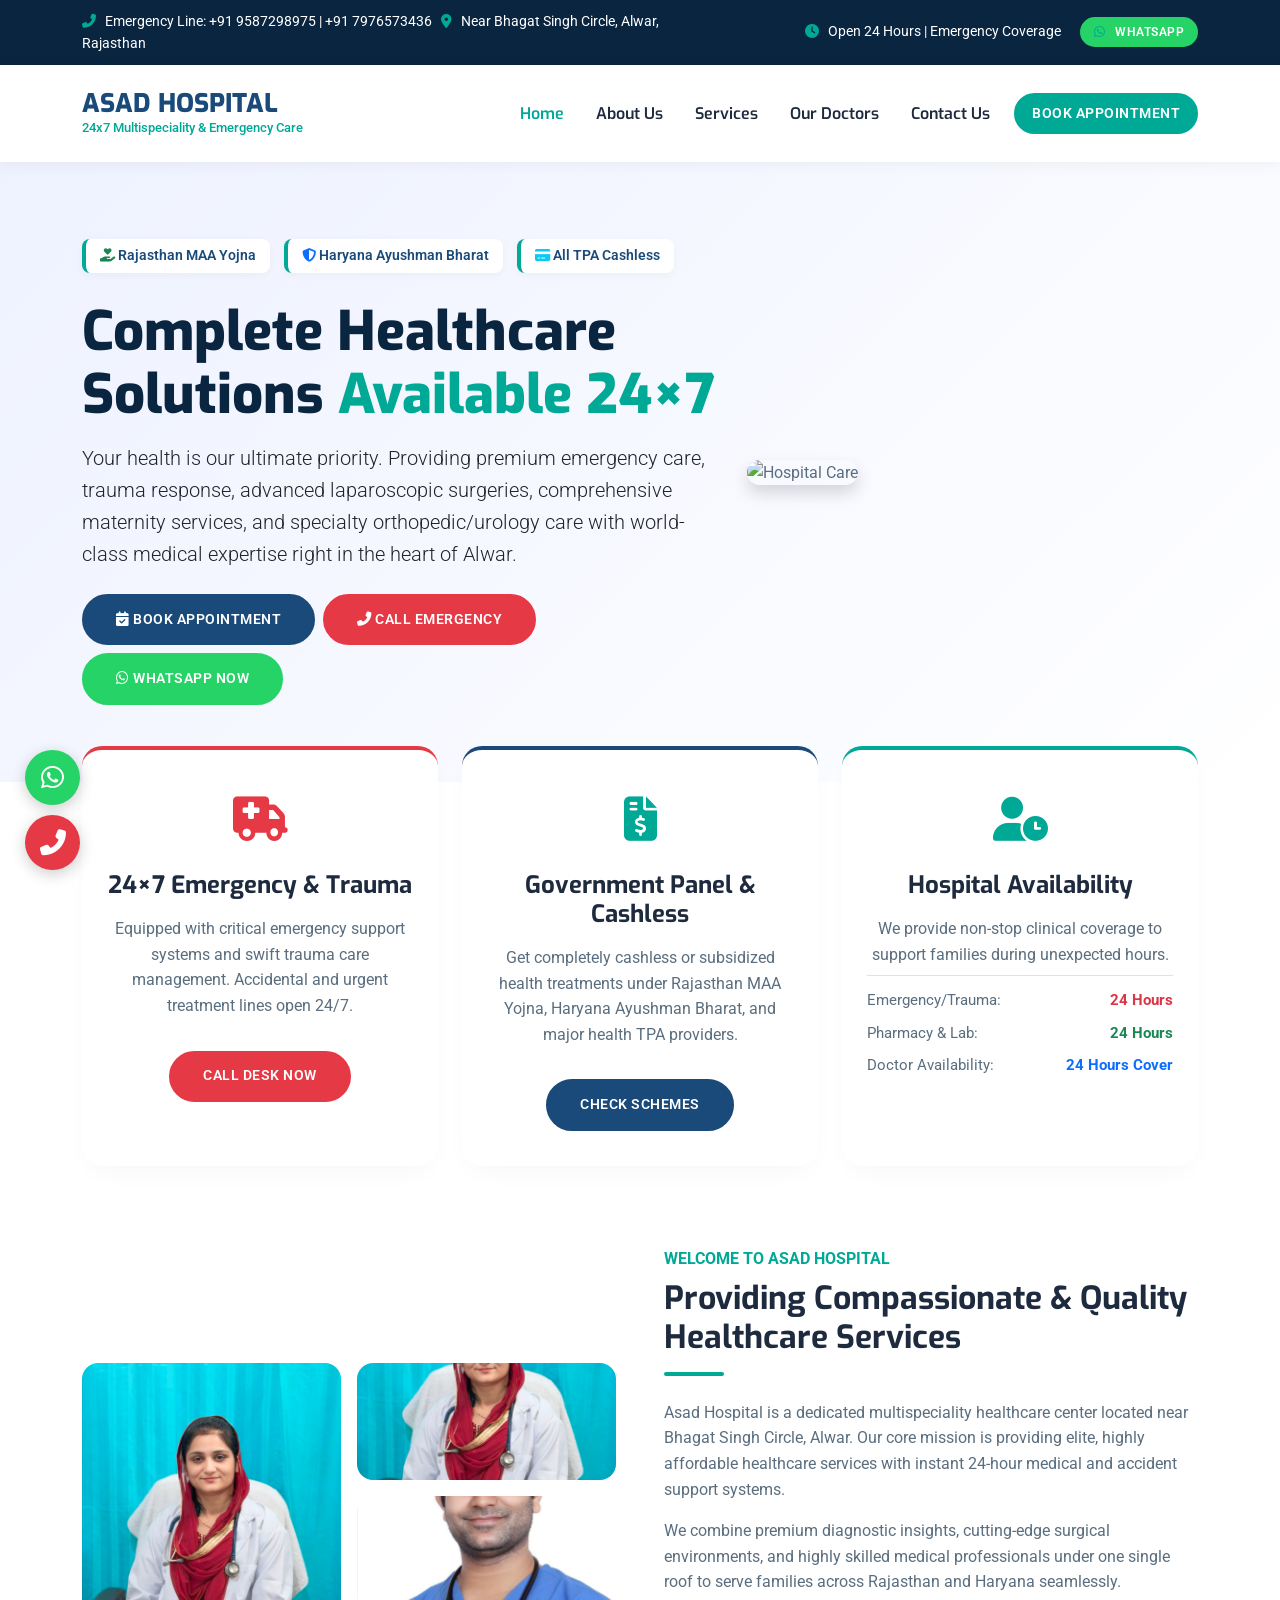
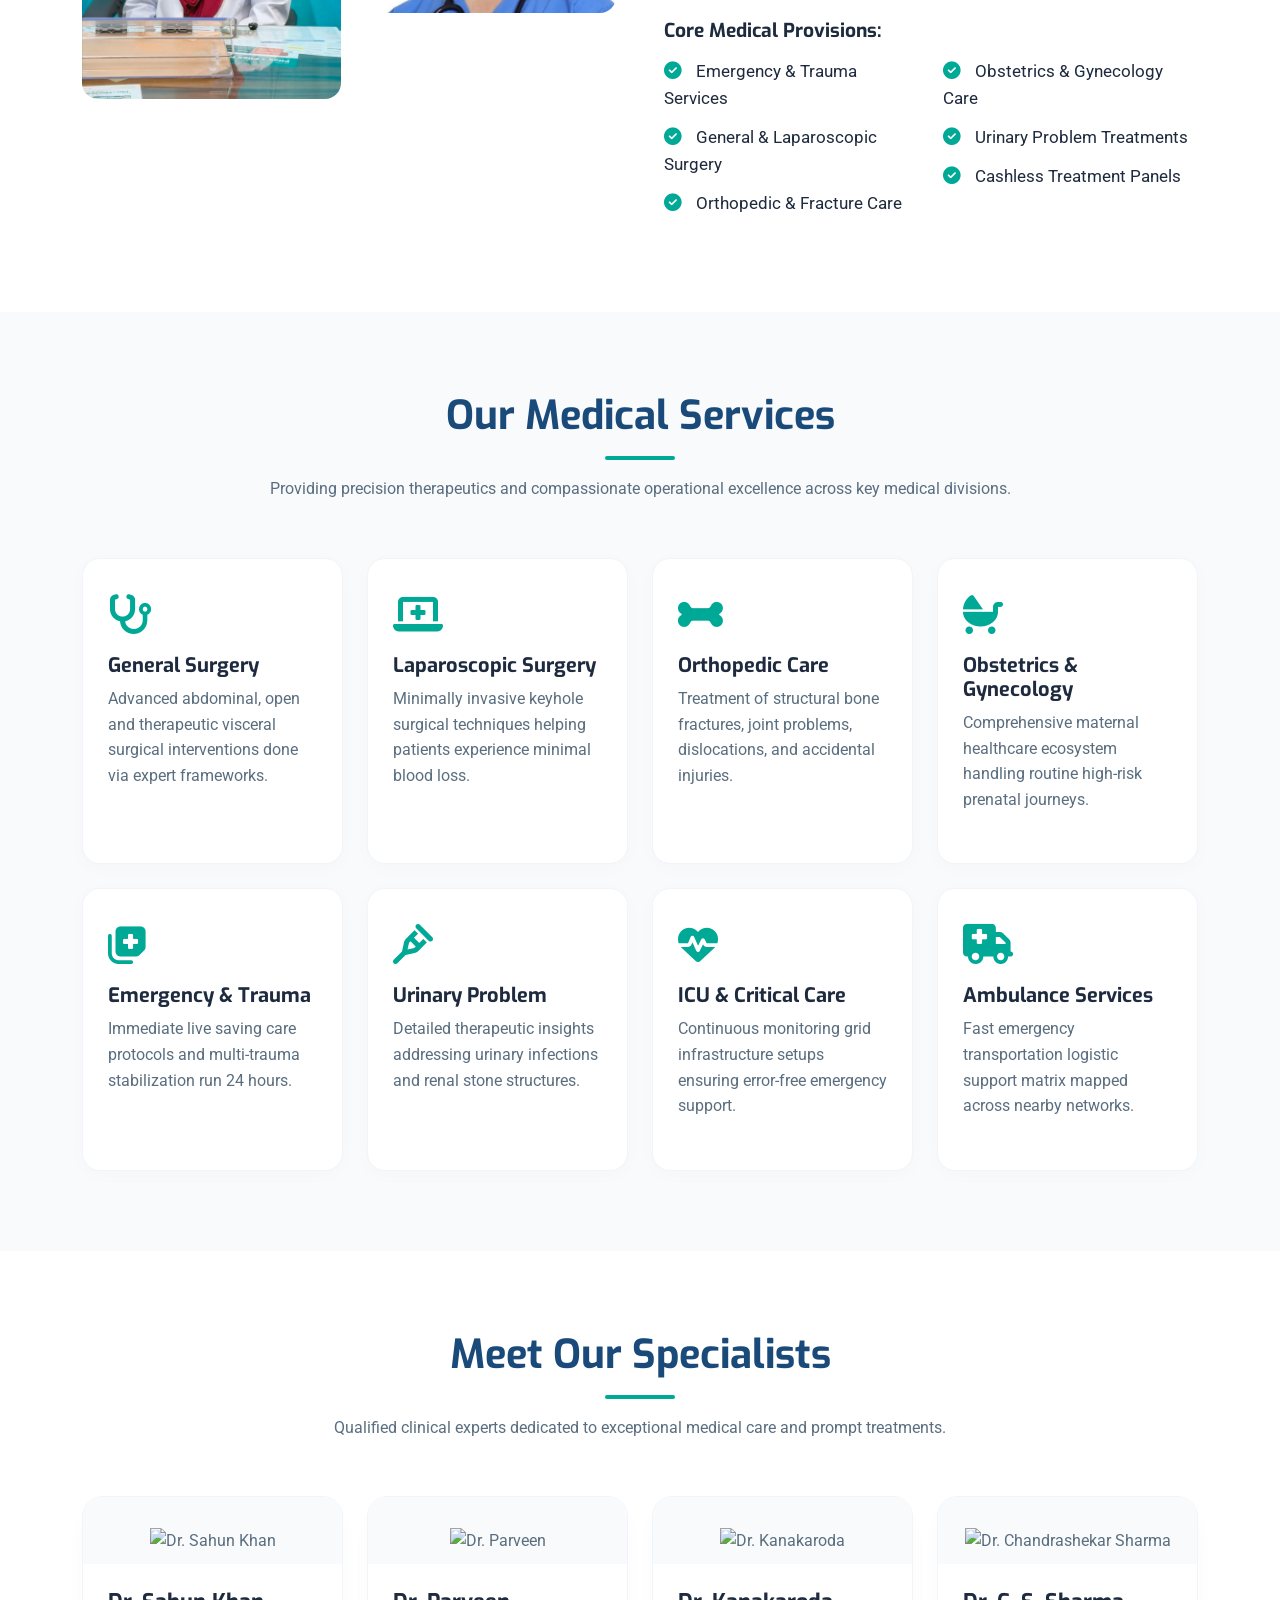
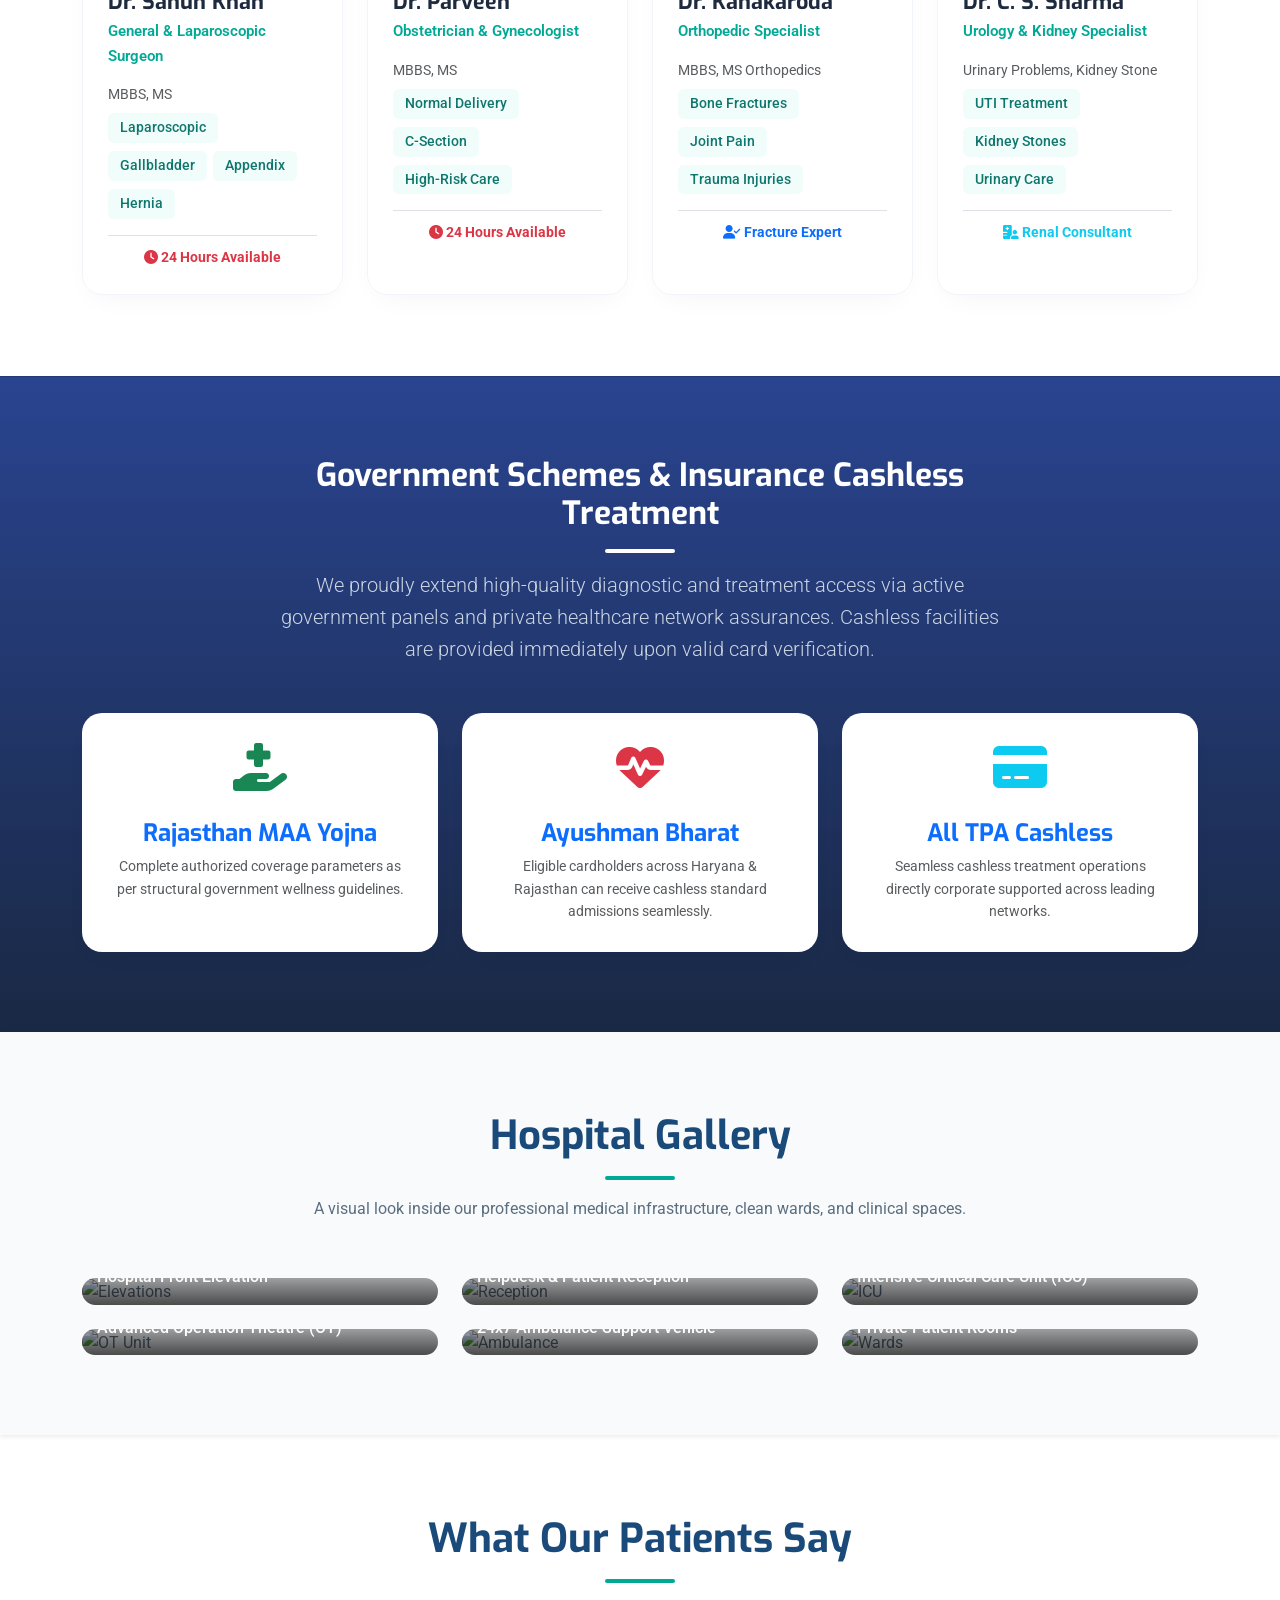
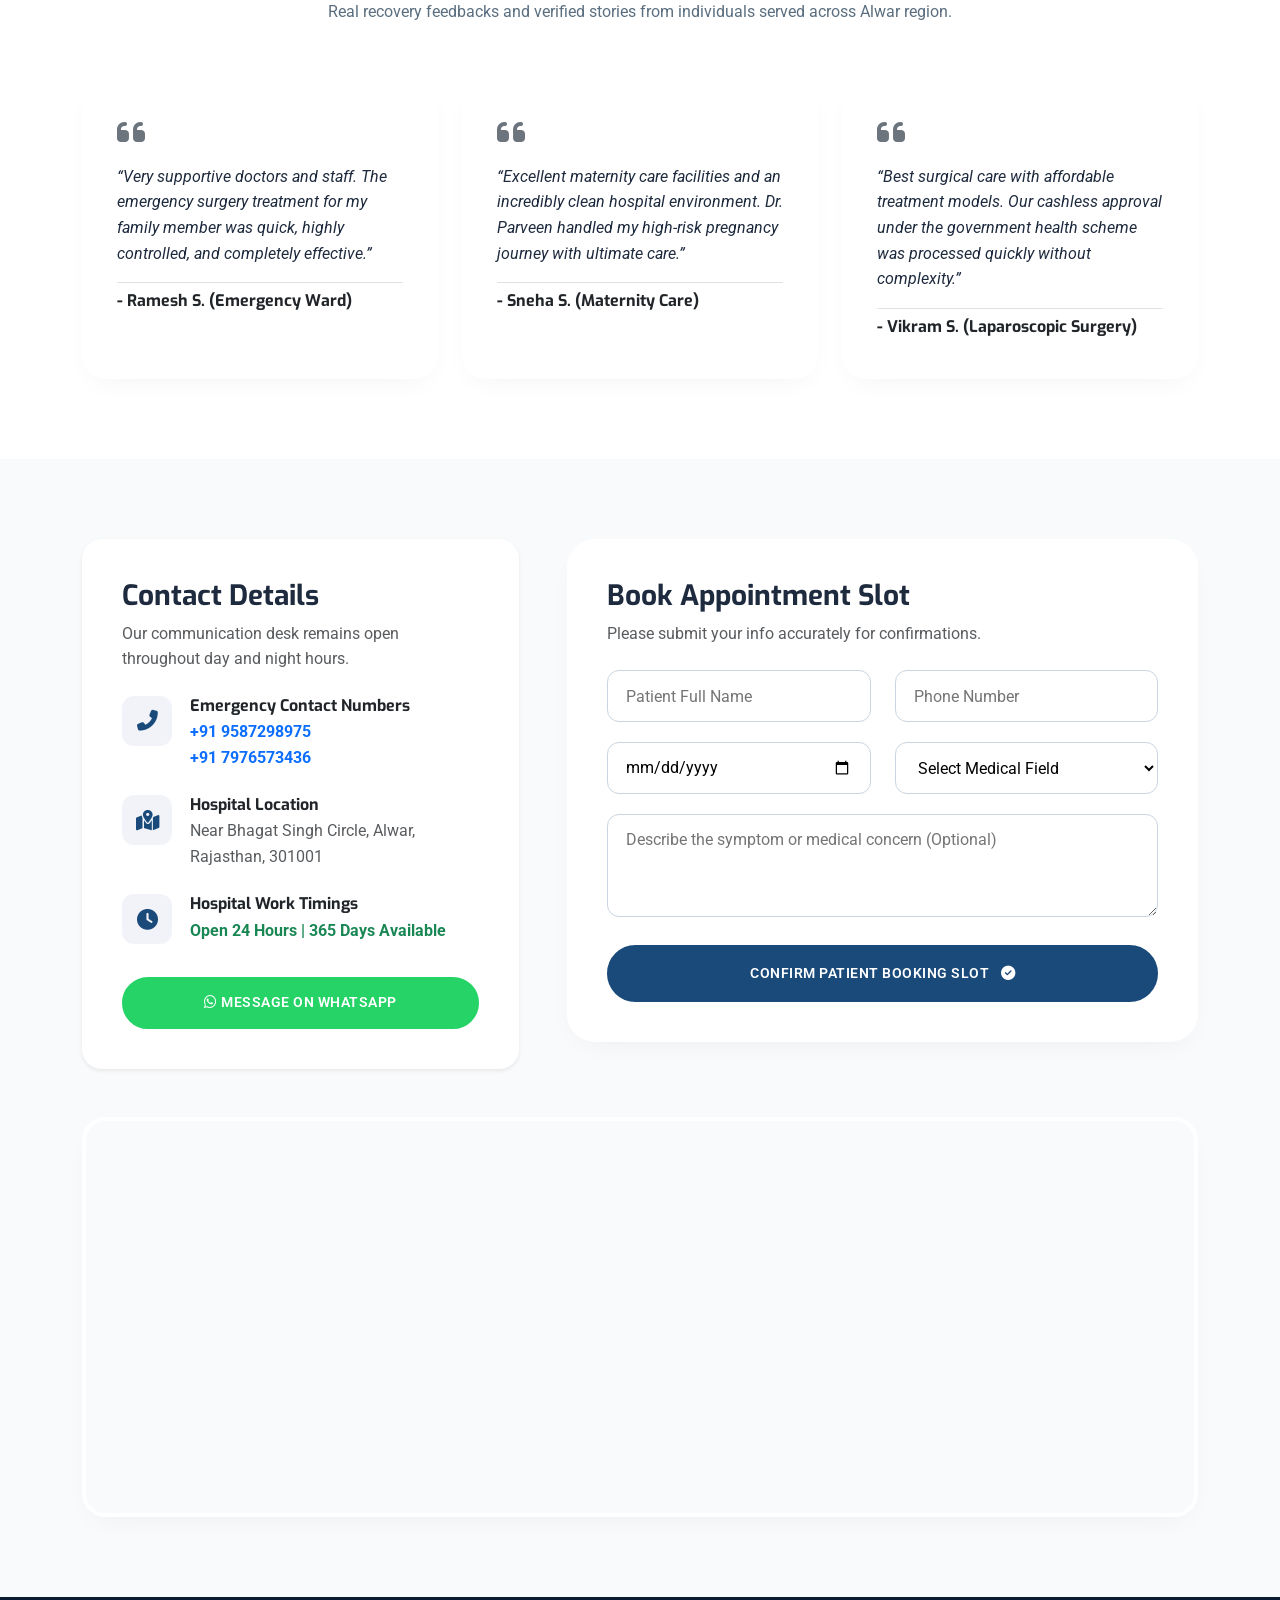
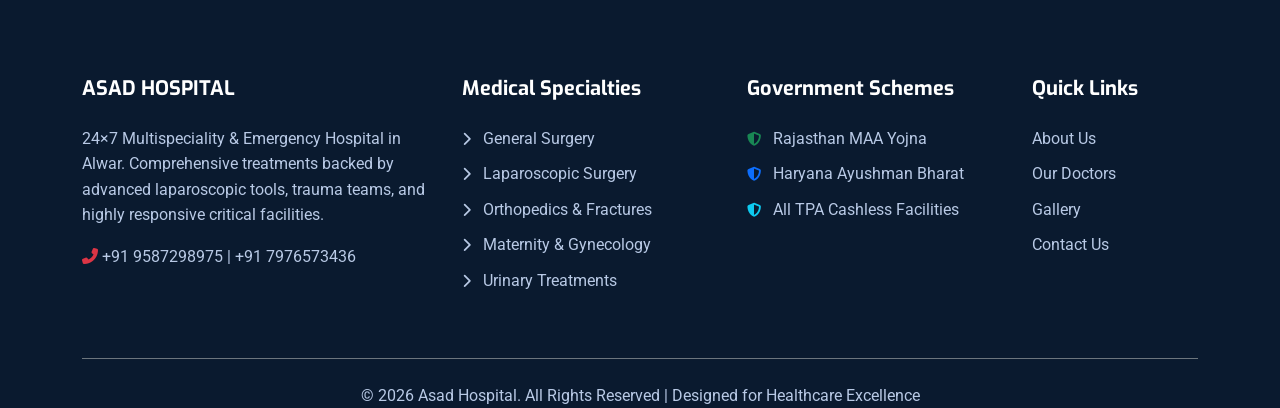
==== index.html @ 3fb2d8a1 "first commit" ====
<!DOCTYPE html>
<html lang="en">
<head>
  <meta charset="UTF-8">
  <meta name="viewport" content="width=device-width, initial-scale=1.0, user-scalable=yes">
  <meta name="description" content="Asad Hospital - 24x7 Multispeciality Hospital in Alwar, Rajasthan. Emergency, Trauma, Surgery, Maternity Care with cashless facilities and government schemes.">
  <meta name="keywords" content="Best Hospital in Alwar, Emergency Hospital in Alwar, Laparoscopic Surgeon in Alwar, Gynecologist in Alwar, Orthopedic Doctor in Alwar, 24 Hour Hospital in Alwar, Cashless Hospital in Alwar, MAA Yojna Hospital in Alwar, Ayushman Bharat Hospital in Alwar">
  <meta name="author" content="Asad Hospital">
  <title>Asad Hospital | 24x7 Multispeciality Hospital in Alwar</title>
  
  <link rel="shortcut icon" href="#" type="image/x-icon">
  
  <!-- Bootstrap 5 CSS -->
  <link href="https://cdn.jsdelivr.net/npm/bootstrap@5.3.0-alpha1/dist/css/bootstrap.min.css" rel="stylesheet">
  
  <!-- AOS Library CSS -->
  <link href="https://unpkg.com/aos@2.3.1/dist/aos.css" rel="stylesheet">
  
  <!-- Font Awesome 6 (Free Universal Kit) -->
  <link rel="stylesheet" href="https://cdnjs.cloudflare.com/ajax/libs/font-awesome/6.4.0/css/all.min.css">
  
  <!-- Google Fonts -->
  <link href="https://fonts.googleapis.com/css2?family=Exo:wght@400;500;600;700;800&family=Roboto:wght@300;400;500;700&display=swap" rel="stylesheet">
  
  <style>
    /* ========== GLOBAL VARIABLES & THEME CONFIGURATION ========== */
    :root {
      --primary-dark: #0a2540;      /* Dark Blue */
      --primary: #1a4a7a;           /* Primary Blue */
      --secondary: #00a896;         /* Teal */
      --danger: #e63946;             /* Emergency Red */
      --whatsapp: #25D366;           /* WhatsApp Green */
      --light-bg: #f8fafc;
      --text-dark: #1e2a3e;
      --text-muted: #5a6e7f;
      --white: #ffffff;
      --shadow: 0 10px 30px -12px rgba(0, 0, 0, 0.06);
      --shadow-hover: 0 20px 35px -12px rgba(0, 0, 0, 0.12);
    }
    
    * {
      margin: 0;
      padding: 0;
      box-sizing: border-box;
    }
    
    body {
      font-family: 'Roboto', sans-serif;
      color: var(--text-muted);
      line-height: 1.6;
      overflow-x: hidden;
      background-color: var(--white);
    }
    
    h1, h2, h3, h4, h5, h6 {
      font-family: 'Exo', sans-serif;
      font-weight: 700;
      color: var(--text-dark);
    }
    
    .section {
      padding: 80px 0;
    }
    
    .section-sm {
      padding: 50px 0;
    }
    
    .section-title {
      margin-bottom: 3.5rem;
      text-align: center;
    }
    
    .section-title h2 {
      color: var(--primary);
      font-size: 2.5rem;
      margin-bottom: 0.75rem;
    }
    
    .divider {
      width: 70px;
      height: 4px;
      background: var(--secondary);
      margin: 1rem auto;
      border-radius: 5px;
    }
    
    .divider-left {
      width: 60px;
      height: 4px;
      background: var(--secondary);
      margin: 1rem 0 1.5rem 0;
      border-radius: 5px;
    }
    
    /* Buttons Native Structure */
    .btn {
      padding: 0.8rem 2rem;
      font-weight: 600;
      border-radius: 50px;
      transition: all 0.3s ease;
      font-size: 0.9rem;
      letter-spacing: 0.5px;
      text-transform: uppercase;
    }
    
    .btn-primary-custom {
      background: var(--primary);
      color: var(--white);
      border: 2px solid var(--primary);
    }
    
    .btn-primary-custom:hover {
      background: var(--primary-dark);
      border-color: var(--primary-dark);
      transform: translateY(-3px);
      color: white;
    }
    
    .btn-emergency {
      background: var(--danger);
      color: white;
      border: 2px solid var(--danger);
    }
    
    .btn-emergency:hover {
      background: #c1121f;
      transform: translateY(-3px);
      color: white;
    }
    
    .btn-whatsapp {
      background: var(--whatsapp);
      color: white;
      border: 2px solid var(--whatsapp);
    }
    
    .btn-whatsapp:hover {
      background: #128C7E;
      transform: translateY(-3px);
      color: white;
    }

    .btn-secondary-custom {
      background: var(--secondary);
      color: var(--white);
      border: 2px solid var(--secondary);
    }
    
    .btn-secondary-custom:hover {
      background: var(--primary);
      border-color: var(--primary);
      color: var(--white);
      transform: translateY(-3px);
    }
    
    /* Top Header Bar */
    .top-header {
      background: var(--primary-dark);
      padding: 10px 0;
      color: white;
      font-size: 14px;
    }
    
    .top-header a {
      color: white;
      text-decoration: none;
      transition: 0.2s;
    }
    
    .top-header a:hover {
      color: var(--secondary);
    }
    
    .top-header i {
      margin-right: 6px;
      color: var(--secondary);
    }
    
    /* Navbar styling */
    .navbar {
      padding: 18px 0;
      background: var(--white);
      box-shadow: 0 2px 15px rgba(0,0,0,0.05);
    }
    
    .navbar-brand h3 {
      margin-bottom: 0;
      font-weight: 800;
      font-size: 1.6rem;
      color: var(--primary);
      font-family: 'Exo', sans-serif;
    }
    
    .navbar-brand span {
      font-size: 0.8rem;
      display: block;
      color: var(--secondary);
      font-weight: 500;
    }
    
    .navbar-nav .nav-link {
      font-weight: 600;
      color: var(--text-dark);
      margin: 0 8px;
      font-family: 'Exo', sans-serif;
      transition: 0.2s;
    }
    
    .navbar-nav .nav-link:hover, .navbar-nav .nav-link.active {
      color: var(--secondary);
    }
    
    /* Hero/Banner Frame */
    .hero {
      background: linear-gradient(135deg, #eef2ff 0%, #ffffff 100%);
      min-height: 620px;
      display: flex;
      align-items: center;
      position: relative;
      padding: 60px 0;
    }
    
    .hero h1 {
      font-size: 3.4rem;
      font-weight: 800;
      color: var(--primary-dark);
      line-height: 1.15;
    }

    .hero h1 span {
      color: var(--secondary);
    }
    
    .hero .badge-scheme {
      background: var(--white);
      color: var(--primary);
      padding: 6px 14px;
      border-radius: 8px;
      font-size: 0.85rem;
      display: inline-block;
      margin-right: 10px;
      margin-bottom: 12px;
      font-weight: 600;
      box-shadow: 0 2px 8px rgba(0,0,0,0.04);
      border-left: 4px solid var(--secondary);
    }
    
    /* Floating Features Segment */
    .features {
      margin-top: -60px;
      position: relative;
      z-index: 10;
    }

    .feature-card {
      background: var(--white);
      padding: 35px 25px;
      border-radius: 20px;
      box-shadow: var(--shadow);
      text-align: center;
      transition: 0.3s;
      height: 100%;
      border-top: 4px solid transparent;
    }
    
    .feature-card:hover {
      transform: translateY(-8px);
      box-shadow: var(--shadow-hover);
    }

    .feature-card.emergency-card { border-top-color: var(--danger); }
    .feature-card.scheme-card { border-top-color: var(--primary); }
    .feature-card.timing-card { border-top-color: var(--secondary); }
    
    .feature-icon {
      font-size: 44px;
      color: var(--secondary);
      margin-bottom: 15px;
    }

    .feature-card.emergency-card .feature-icon { color: var(--danger); }
    
    /* About Elements */
    .about-img img {
      border-radius: 24px;
      box-shadow: var(--shadow);
      width: 100%;
    }

    .why-choose-list li {
      margin-bottom: 12px;
      font-size: 1.05rem;
      color: var(--text-dark);
      list-style: none;
    }

    .why-choose-list i {
      color: var(--secondary);
      margin-right: 10px;
      font-size: 1.1rem;
    }
    
    /* Doctor Cards mapping */
    .doctor-card {
      background: var(--white);
      border-radius: 20px;
      overflow: hidden;
      box-shadow: var(--shadow);
      transition: 0.3s;
      height: 100%;
      border: 1px solid #f1f5f9;
    }
    
    .doctor-card:hover {
      transform: translateY(-8px);
      box-shadow: var(--shadow-hover);
    }
    
    .doctor-img {
      background: var(--light-bg);
      text-align: center;
      padding: 30px 0 10px 0;
    }

    .doctor-img img {
      max-height: 260px;
      object-fit: cover;
    }
    
    .doctor-info {
      padding: 25px;
    }
    
    .doctor-info h4 {
      margin-bottom: 5px;
      font-size: 1.35rem;
    }
    
    .doctor-info .specialty {
      color: var(--secondary);
      font-weight: 600;
      margin-bottom: 15px;
      font-size: 0.95rem;
      display: block;
    }

    .expert-badges span {
      display: inline-block;
      background: #f0fdfa;
      color: #0f766e;
      padding: 4px 12px;
      border-radius: 6px;
      font-size: 0.85rem;
      margin-right: 6px;
      margin-bottom: 8px;
      font-weight: 500;
    }
    
    /* Service Section Layout */
    .service-card {
      background: var(--white);
      padding: 35px 25px;
      border-radius: 18px;
      box-shadow: 0 4px 20px rgba(0, 0, 0, 0.02);
      transition: 0.3s;
      height: 100%;
      border: 1px solid #f1f5f9;
    }
    
    .service-card:hover {
      box-shadow: 0 15px 30px rgba(30, 58, 138, 0.1);
      transform: translateY(-5px);
      border-color: rgba(13, 148, 136, 0.2);
    }
    
    .service-card i {
      font-size: 40px;
      color: var(--secondary);
      margin-bottom: 20px;
      display: inline-block;
    }
    
    /* Banner Scheme Base Wrapper */
    .scheme-section {
      background: linear-gradient(rgba(30, 58, 138, 0.95), rgba(21, 36, 64, 0.98)), url('https://placehold.co/1920xl600/1e3a8a/white?text=Cashless+Panels');
      background-size: cover;
      background-position: center;
      color: white;
    }

    .scheme-box {
      background: var(--white);
      color: var(--text-dark);
      padding: 30px;
      border-radius: 20px;
      text-align: center;
      height: 100%;
      box-shadow: var(--shadow);
    }
    
    .scheme-box i {
      font-size: 48px;
      margin-bottom: 20px;
    }
    
    /* Testimonials Elements */
    .testimonial-card {
      background: var(--white);
      border-radius: 24px;
      padding: 35px;
      box-shadow: var(--shadow);
      position: relative;
    }

    .testimonial-card p {
      font-style: italic;
      color: var(--text-dark);
    }
    
    /* Gallery Frame */
    .gallery-item {
      overflow: hidden;
      border-radius: 15px;
      box-shadow: var(--shadow);
      position: relative;
    }

    .gallery-item img {
      width: 100%;
      height: 240px;
      object-fit: cover;
      transition: 0.4s;
    }

    .gallery-item:hover img {
      transform: scale(1.08);
    }

    .gallery-caption {
      position: absolute;
      bottom: 0;
      left: 0;
      right: 0;
      background: linear-gradient(transparent, rgba(0,0,0,0.7));
      padding: 15px;
      color: white;
      font-weight: 500;
    }

    /* Contact Details Architecture */
    .contact-info-block {
      background: #f8fafc;
      padding: 40px;
      border-radius: 20px;
      height: 100%;
    }

    .contact-info-item {
      display: flex;
      margin-bottom: 25px;
    }

    .contact-info-item .icon-box {
      width: 50px;
      height: 50px;
      background: rgba(30, 58, 138, 0.06);
      border-radius: 12px;
      display: flex;
      align-items: center;
      justify-content: center;
      color: var(--primary);
      font-size: 1.3rem;
      margin-right: 18px;
      flex-shrink: 0;
    }

    .map-container {
      border-radius: 24px;
      overflow: hidden;
      box-shadow: var(--shadow);
      border: 4px solid var(--white);
    }

    /* Appointment Wrapper Custom Styles */
    .appoinment-wrap {
      background: var(--white);
      padding: 40px;
      border-radius: 28px;
      box-shadow: var(--shadow);
    }

    .form-control-custom {
      height: 52px;
      border: 1px solid #cbd5e1;
      background: var(--white);
      border-radius: 12px;
      padding: 0 18px;
      width: 100%;
      margin-bottom: 20px;
      transition: 0.2s;
    }

    .form-control-custom:focus {
      outline: none;
      border-color: var(--secondary);
      box-shadow: 0 0 0 3px rgba(0, 168, 150, 0.1);
    }
    
    textarea.form-control-custom {
      padding: 12px 18px;
      height: auto;
    }

    /* Native Fixed Floating Actions */
    .floating-buttons {
      position: fixed;
      bottom: 30px;
      left: 25px;
      z-index: 999;
    }

    .floating-btn {
      width: 55px;
      height: 55px;
      border-radius: 50%;
      display: flex;
      align-items: center;
      justify-content: center;
      color: white;
      font-size: 26px;
      box-shadow: 0 4px 15px rgba(0,0,0,0.2);
      text-decoration: none;
      transition: 0.3s;
      margin-top: 10px;
    }

    .floating-btn:hover {
      transform: scale(1.1);
      color: white;
    }

    .floating-whatsapp { background-color: var(--whatsapp); }
    .floating-call { background-color: var(--danger); }
    
    .backtop {
      position: fixed;
      bottom: 30px;
      right: 25px;
      width: 50px;
      height: 50px;
      background: var(--primary);
      border-radius: 50%;
      display: flex;
      align-items: center;
      justify-content: center;
      color: white;
      font-size: 20px;
      z-index: 99;
      opacity: 0;
      visibility: hidden;
      transition: 0.3s;
      text-decoration: none;
      box-shadow: 0 4px 12px rgba(0,0,0,0.15);
    }
    
    .backtop.reveal {
      opacity: 1;
      visibility: visible;
    }
    
    /* Footer Area Configuration */
    .footer {
      background: #0a1a2f;
      color: #b8c9e5;
      padding-top: 80px;
    }
    
    .footer h5, .footer h4 {
      color: var(--white);
      margin-bottom: 25px;
    }
    
    .footer a {
      color: #b8c9e5;
      text-decoration: none;
      transition: 0.2s;
    }
    
    .footer a:hover {
      color: var(--secondary);
    }

    .footer-links li {
      margin-bottom: 10px;
      list-style: none;
    }
    
    @media (max-width: 991px) {
      .hero h1 { font-size: 2.8rem; }
    }

    @media (max-width: 768px) {
      .hero h1 { font-size: 2.2rem; }
      .section { padding: 60px 0; }
      .features { margin-top: -30px; }
      .top-header .text-md-end { text-align: left !important; margin-top: 8px; }
      .floating-buttons { bottom: 20px; left: 15px; }
      .backtop { bottom: 20px; right: 15px; }
    }
  </style>
</head>
<body>

<!-- TOP ACTIONS NAVIGATION BAR -->
<div class="top-header">
  <div class="container">
    <div class="row align-items-center">
      <div class="col-lg-7 col-md-12">
        <i class="fas fa-phone-alt"></i> Emergency Line: 
        <a href="tel:+919587298975">+91 9587298975</a> | <a href="tel:+917976573436">+91 7976573436</a>
        &nbsp;&nbsp;<i class="fas fa-map-marker-alt"></i> Near Bhagat Singh Circle, Alwar, Rajasthan
      </div>
      <div class="col-lg-5 col-md-12 text-md-end">
        <i class="fas fa-clock"></i> Open 24 Hours | Emergency Coverage
        <a href="https://wa.me/919587298975?text=Hello%20Asad%20Hospital%2C%20I%20need%20assistance" target="_blank" class="btn btn-sm btn-whatsapp ms-3" style="padding: 4px 12px; font-size:12px;"><i class="fab fa-whatsapp"></i> WhatsApp</a>
      </div>
    </div>
  </div>
</div>

<!-- STICKY TOP MAIN NAVBAR -->
<nav class="navbar navbar-expand-lg sticky-top">
  <div class="container">
    <a class="navbar-brand" href="#">
      <h3>ASAD HOSPITAL</h3>
      <span>24x7 Multispeciality & Emergency Care</span>
    </a>
    <button class="navbar-toggler" type="button" data-bs-toggle="collapse" data-bs-target="#mainNav">
      <span class="navbar-toggler-icon"></span>
    </button>
    <div class="collapse navbar-collapse" id="mainNav">
      <ul class="navbar-nav ms-auto align-items-lg-center">
        <li class="nav-item"><a class="nav-link active" href="#">Home</a></li>
        <li class="nav-item"><a class="nav-link" href="#about">About Us</a></li>
        <li class="nav-item"><a class="nav-link" href="#services">Services</a></li>
        <li class="nav-item"><a class="nav-link" href="#doctors">Our Doctors</a></li>
        <li class="nav-item"><a class="nav-link" href="#contact">Contact Us</a></li>
        <li class="nav-item ms-lg-2 mt-2 mt-lg-0"><a href="#appointment" class="btn btn-secondary-custom btn-sm py-2 px-3 text-white">Book Appointment</a></li>
      </ul>
    </div>
  </div>
</nav>

<!-- HERO/BANNER CONTAINER -->
<section class="hero" id="home">
  <div class="container">
    <div class="row align-items-center g-4">
      <div class="col-lg-7" data-aos="fade-right">
        <div>
          <div class="scheme-badges mb-2">
            <span class="badge-scheme"><i class="fas fa-hand-holding-heart text-success"></i> Rajasthan MAA Yojna</span>
            <span class="badge-scheme"><i class="fas fa-shield-halved text-primary"></i> Haryana Ayushman Bharat</span>
            <span class="badge-scheme"><i class="fas fa-credit-card text-info"></i> All TPA Cashless</span>
          </div>
          <h1 class="mt-3">Complete Healthcare Solutions <span>Available 24×7</span></h1>
          <p class="lead text-dark mt-3">Your health is our ultimate priority. Providing premium emergency care, trauma response, advanced laparoscopic surgeries, comprehensive maternity services, and specialty orthopedic/urology care with world-class medical expertise right in the heart of Alwar.</p>
          <div class="mt-4 d-flex flex-wrap gap-2">
            <a href="#appointment" class="btn btn-primary-custom"><i class="fas fa-calendar-check"></i> Book Appointment</a>
            <a href="tel:+919587298975" class="btn btn-emergency"><i class="fas fa-phone-alt"></i> Call Emergency</a>
            <a href="https://wa.me/919587298975?text=Hello%20Asad%20Hospital%2C%20I%20need%20help" class="btn btn-whatsapp" target="_blank"><i class="fab fa-whatsapp"></i> WhatsApp Now</a>
          </div>
        </div>
      </div>
      <div class="col-lg-5" data-aos="fade-left">
        <img src="images/bg/hero.png" alt="Hospital Care" class="img-fluid rounded-4 shadow">
      </div>
    </div>
  </div>
</section>

<!-- FLOATING CARDS FRAMEWORK -->
<section class="features">
  <div class="container">
    <div class="row g-4 justify-content-center">
      <div class="col-lg-4 col-md-6" data-aos="fade-up" data-aos-delay="100">
        <div class="feature-card emergency-card">
          <div class="feature-icon"><i class="fas fa-ambulance"></i></div>
          <h4 class="my-3">24×7 Emergency & Trauma</h4>
          <p>Equipped with critical emergency support systems and swift trauma care management. Accidental and urgent treatment lines open 24/7.</p>
          <a href="tel:+919587298975" class="btn btn-emergency btn-sm mt-3">Call Desk Now</a>
        </div>
      </div>
      <div class="col-lg-4 col-md-6" data-aos="fade-up" data-aos-delay="200">
        <div class="feature-card scheme-card">
          <div class="feature-icon"><i class="fas fa-file-invoice-dollar"></i></div>
          <h4 class="my-3">Government Panel & Cashless</h4>
          <p>Get completely cashless or subsidized health treatments under Rajasthan MAA Yojna, Haryana Ayushman Bharat, and major health TPA providers.</p>
          <a href="#schemes" class="btn btn-primary-custom btn-sm mt-3">Check Schemes</a>
        </div>
      </div>
      <div class="col-lg-4 col-md-6" data-aos="fade-up" data-aos-delay="300">
        <div class="feature-card timing-card">
          <div class="feature-icon"><i class="fas fa-user-clock"></i></div>
          <h4 class="my-3">Hospital Availability</h4>
          <p class="mb-2">We provide non-stop clinical coverage to support families during unexpected hours.</p>
          <ul class="list-unstyled text-start border-top pt-2 mt-2" style="font-size: 0.95rem;">
            <li class="d-flex justify-content-between py-1"><span>Emergency/Trauma:</span> <strong class="text-danger">24 Hours</strong></li>
            <li class="d-flex justify-content-between py-1"><span>Pharmacy & Lab:</span> <strong class="text-success">24 Hours</strong></li>
            <li class="d-flex justify-content-between py-1"><span>Doctor Availability:</span> <strong class="text-primary">24 Hours Cover</strong></li>
          </ul>
        </div>
      </div>
    </div>
  </div>
</section>

<!-- GENERAL MEDICAL ABOUT WRAP -->
<section class="section" id="about">
  <div class="container">
    <div class="row align-items-center g-5">
      <div class="col-lg-6" data-aos="fade-right">
        <div class="row g-3">
          <div class="col-6">
            <img src="images/team/team1.jpeg" alt="Emergency" class="img-fluid rounded-4 mb-3">
          </div>
         <div class="col-6 d-flex flex-column gap-3">
      <img src="./images/team/team1.jpeg" alt="OT" class="img-fluid rounded-4 w-100 object-fit-cover" style="height: 117px;">
      <img src="./images/team/team2.jpeg" alt="Hospital interior" class="img-fluid rounded-4 w-100 object-fit-cover" style="height: 117px;">
    </div>
        </div>
      </div>
      <div class="col-lg-6" data-aos="fade-left">
        <span class="text-uppercase text-sm fw-bold" style="color: var(--secondary);">Welcome to Asad Hospital</span>
        <h2 class="mt-2">Providing Compassionate & Quality Healthcare Services</h2>
        <div class="divider-left"></div>
        <p class="mt-3">Asad Hospital is a dedicated multispeciality healthcare center located near Bhagat Singh Circle, Alwar. Our core mission is providing elite, highly affordable healthcare services with instant 24-hour medical and accident support systems.</p>
        <p>We combine premium diagnostic insights, cutting-edge surgical environments, and highly skilled medical professionals under one single roof to serve families across Rajasthan and Haryana seamlessly.</p>
        
        <h4 class="mt-4 mb-3" style="font-size: 1.2rem; color: var(--text-dark);">Core Medical Provisions:</h4>
        <div class="row">
          <div class="col-md-6">
            <ul class="why-choose-list p-0">
              <li><i class="fas fa-check-circle"></i> Emergency & Trauma Services</li>
              <li><i class="fas fa-check-circle"></i> General & Laparoscopic Surgery</li>
              <li><i class="fas fa-check-circle"></i> Orthopedic & Fracture Care</li>
            </ul>
          </div>
          <div class="col-md-6">
            <ul class="why-choose-list p-0">
              <li><i class="fas fa-check-circle"></i> Obstetrics & Gynecology Care</li>
              <li><i class="fas fa-check-circle"></i> Urinary Problem Treatments</li>
              <li><i class="fas fa-check-circle"></i> Cashless Treatment Panels</li>
            </ul>
          </div>
        </div>
      </div>
    </div>
  </div>
</section>

<!-- SERVICES GRID SEGMENT -->
<section class="section" id="services" style="background: var(--light-bg);">
  <div class="container">
    <div class="section-title" data-aos="fade-up">
      <h2>Our Medical Services</h2>
      <div class="divider"></div>
      <p>Providing precision therapeutics and compassionate operational excellence across key medical divisions.</p>
    </div>
    <div class="row g-4">
      <div class="col-lg-3 col-md-6"><div class="service-card"><i class="fas fa-stethoscope"></i><h5>General Surgery</h5><p>Advanced abdominal, open and therapeutic visceral surgical interventions done via expert frameworks.</p></div></div>
      <div class="col-lg-3 col-md-6"><div class="service-card"><i class="fas fa-laptop-medical"></i><h5>Laparoscopic Surgery</h5><p>Minimally invasive keyhole surgical techniques helping patients experience minimal blood loss.</p></div></div>
      <div class="col-lg-3 col-md-6"><div class="service-card"><i class="fas fa-bone"></i><h5>Orthopedic Care</h5><p>Treatment of structural bone fractures, joint problems, dislocations, and accidental injuries.</p></div></div>
      <div class="col-lg-3 col-md-6"><div class="service-card"><i class="fas fa-baby-carriage"></i><h5>Obstetrics & Gynecology</h5><p>Comprehensive maternal healthcare ecosystem handling routine high-risk prenatal journeys.</p></div></div>
      <div class="col-lg-3 col-md-6"><div class="service-card"><i class="fas fa-notes-medical"></i><h5>Emergency & Trauma</h5><p>Immediate live saving care protocols and multi-trauma stabilization run 24 hours.</p></div></div>
      <div class="col-lg-3 col-md-6"><div class="service-card"><i class="fas fa-crutch"></i><h5>Urinary Problem</h5><p>Detailed therapeutic insights addressing urinary infections and renal stone structures.</p></div></div>
      <div class="col-lg-3 col-md-6"><div class="service-card"><i class="fas fa-heartbeat"></i><h5>ICU & Critical Care</h5><p>Continuous monitoring grid infrastructure setups ensuring error-free emergency support.</p></div></div>
      <div class="col-lg-3 col-md-6"><div class="service-card"><i class="fas fa-truck-medical"></i><h5>Ambulance Services</h5><p>Fast emergency transportation logistic support matrix mapped across nearby networks.</p></div></div>
    </div>
  </div>
</section>

<!-- SPECIALISTS DOCTOR PANEL -->
<section class="section" id="doctors">
  <div class="container">
    <div class="section-title" data-aos="fade-up">
      <h2>Meet Our Specialists</h2>
      <div class="divider"></div>
      <p>Qualified clinical experts dedicated to exceptional medical care and prompt treatments.</p>
    </div>
    <div class="row g-4 justify-content-center">
      <div class="col-xl-3 col-lg-6 col-md-6" data-aos="flip-left">
        <div class="doctor-card">
          <div class="doctor-img"><img src="https://placehold.co/300x320/e2e8f0/1a4a7a?text=Dr.+Sahun+Khan" class="img-fluid" alt="Dr. Sahun Khan"></div>
          <div class="doctor-info">
            <h4>Dr. Sahun Khan</h4>
            <span class="specialty">General & Laparoscopic Surgeon</span>
            <p class="small text-muted mb-2">MBBS, MS</p>
            <div class="expert-badges">
              <span>Laparoscopic</span><span>Gallbladder</span><span>Appendix</span><span>Hernia</span>
            </div>
            <div class="border-top pt-2 mt-2 text-center">
              <small class="text-danger fw-bold"><i class="fas fa-clock"></i> 24 Hours Available</small>
            </div>
          </div>
        </div>
      </div>
      <div class="col-xl-3 col-lg-6 col-md-6" data-aos="flip-left" data-aos-delay="100">
        <div class="doctor-card">
          <div class="doctor-img"><img src="https://placehold.co/300x320/e2e8f0/1a4a7a?text=Dr.+Parveen" class="img-fluid" alt="Dr. Parveen"></div>
          <div class="doctor-info">
            <h4>Dr. Parveen</h4>
            <span class="specialty">Obstetrician & Gynecologist</span>
            <p class="small text-muted mb-2">MBBS, MS</p>
            <div class="expert-badges">
              <span>Normal Delivery</span><span>C-Section</span><span>High-Risk Care</span>
            </div>
            <div class="border-top pt-2 mt-2 text-center">
              <small class="text-danger fw-bold"><i class="fas fa-clock"></i> 24 Hours Available</small>
            </div>
          </div>
        </div>
      </div>
      <div class="col-xl-3 col-lg-6 col-md-6" data-aos="flip-left" data-aos-delay="200">
        <div class="doctor-card">
          <div class="doctor-img"><img src="https://placehold.co/300x320/e2e8f0/1a4a7a?text=Dr.+Kanakaroda" class="img-fluid" alt="Dr. Kanakaroda"></div>
          <div class="doctor-info">
            <h4>Dr. Kanakaroda</h4>
            <span class="specialty">Orthopedic Specialist</span>
            <p class="small text-muted mb-2">MBBS, MS Orthopedics</p>
            <div class="expert-badges">
              <span>Bone Fractures</span><span>Joint Pain</span><span>Trauma Injuries</span>
            </div>
            <div class="border-top pt-2 mt-2 text-center">
              <small class="text-primary fw-bold"><i class="fas fa-user-check"></i> Fracture Expert</small>
            </div>
          </div>
        </div>
      </div>
      <div class="col-xl-3 col-lg-6 col-md-6" data-aos="flip-left" data-aos-delay="300">
        <div class="doctor-card">
          <div class="doctor-img"><img src="https://placehold.co/300x320/e2e8f0/1a4a7a?text=Dr.+C.+S.+Sharma" class="img-fluid" alt="Dr. Chandrashekar Sharma"></div>
          <div class="doctor-info">
            <h4>Dr. C. S. Sharma</h4>
            <span class="specialty">Urology & Kidney Specialist</span>
            <p class="small text-muted mb-2">Urinary Problems, Kidney Stone</p>
            <div class="expert-badges">
              <span>UTI Treatment</span><span>Kidney Stones</span><span>Urinary Care</span>
            </div>
            <div class="border-top pt-2 mt-2 text-center">
              <small class="text-info fw-bold"><i class="fas fa-hospital-user"></i> Renal Consultant</small>
            </div>
          </div>
        </div>
      </div>
    </div>
  </div>
</section>

<!-- GOVERNMENT SCHEMES & INSURANCE BASE SYSTEM -->
<section class="section scheme-section" id="schemes">
  <div class="container">
    <div class="row justify-content-center text-center">
      <div class="col-lg-8" data-aos="zoom-in">
        <h2 class="text-white mb-3">Government Schemes & Insurance Cashless Treatment</h2>
        <div class="divider mx-auto" style="background: var(--white);"></div>
        <p class="lead mb-5" style="color: #cbd5e1;">We proudly extend high-quality diagnostic and treatment access via active government panels and private healthcare network assurances. Cashless facilities are provided immediately upon valid card verification.</p>
      </div>
    </div>
    <div class="row g-4">
      <div class="col-md-4"><div class="scheme-box"><i class="fas fa-hand-holding-medical text-success"></i><h4 class="text-primary mt-2">Rajasthan MAA Yojna</h4><p class="small text-muted mb-0">Complete authorized coverage parameters as per structural government wellness guidelines.</p></div></div>
      <div class="col-md-4"><div class="scheme-box"><i class="fas fa-heart-pulse text-danger"></i><h4 class="text-primary mt-2">Ayushman Bharat</h4><p class="small text-muted mb-0">Eligible cardholders across Haryana & Rajasthan can receive cashless standard admissions seamlessly.</p></div></div>
      <div class="col-md-4"><div class="scheme-box"><i class="fas fa-credit-card text-info"></i><h4 class="text-primary mt-2">All TPA Cashless</h4><p class="small text-muted mb-0">Seamless cashless treatment operations directly corporate supported across leading networks.</p></div></div>
    </div>
  </div>
</section>

<!-- RESPONSIVE INTERNAL INFRASTRUCTURE GALLERY -->
<section class="section shadow-sm" id="gallery" style="background: var(--light-bg);">
  <div class="container">
    <div class="text-center section-title" data-aos="fade-up">
      <h2>Hospital Gallery</h2>
      <div class="divider"></div>
      <p>A visual look inside our professional medical infrastructure, clean wards, and clinical spaces.</p>
    </div>
    <div class="row g-4">
      <div class="col-lg-4 col-md-6" data-aos="fade-up"><div class="gallery-item"><img src="https://placehold.co/600x450/e2e8f0/1a4a7a?text=Hospital+Front+View" alt="Elevations"><div class="gallery-caption">Hospital Front Elevation</div></div></div>
      <div class="col-lg-4 col-md-6" data-aos="fade-up" data-aos-delay="100"><div class="gallery-item"><img src="https://placehold.co/600x450/e2e8f0/1a4a7a?text=Reception+Desk" alt="Reception"><div class="gallery-caption">Helpdesk & Patient Reception</div></div></div>
      <div class="col-lg-4 col-md-6" data-aos="fade-up" data-aos-delay="200"><div class="gallery-item"><img src="https://placehold.co/600x450/e2e8f0/1a4a7a?text=ICU+Setup" alt="ICU"><div class="gallery-caption">Intensive Critical Care Unit (ICU)</div></div></div>
      <div class="col-lg-4 col-md-6" data-aos="fade-up" data-aos-delay="300"><div class="gallery-item"><img src="https://placehold.co/600x450/e2e8f0/1a4a7a?text=Operation+Theatre" alt="OT Unit"><div class="gallery-caption">Advanced Operation Theatre (OT)</div></div></div>
      <div class="col-lg-4 col-md-6" data-aos="fade-up" data-aos-delay="400"><div class="gallery-item"><img src="https://placehold.co/600x450/e2e8f0/1a4a7a?text=Ambulance+Vehicle" alt="Ambulance"><div class="gallery-caption">24x7 Ambulance Support Vehicle</div></div></div>
      <div class="col-lg-4 col-md-6" data-aos="fade-up" data-aos-delay="500"><div class="gallery-item"><img src="https://placehold.co/600x450/e2e8f0/1a4a7a?text=Patient+Rooms" alt="Wards"><div class="gallery-caption">Private Patient Rooms</div></div></div>
    </div>
  </div>
</section>

<!-- REAL TIME PATIENT FEEDBACK REVIEWS -->
<section class="section">
  <div class="container">
    <div class="section-title">
      <h2>What Our Patients Say</h2>
      <div class="divider"></div>
      <p>Real recovery feedbacks and verified stories from individuals served across Alwar region.</p>
    </div>
    <div class="row g-4">
      <div class="col-md-4"><div class="testimonial-card h-100"><i class="fas fa-quote-left fa-2x text-secondary mb-3"></i><p>“Very supportive doctors and staff. The emergency surgery treatment for my family member was quick, highly controlled, and completely effective.”</p><h6 class="mt-3 text-dark border-top pt-2">- Ramesh S. (Emergency Ward)</h6></div></div>
      <div class="col-md-4"><div class="testimonial-card h-100"><i class="fas fa-quote-left fa-2x text-secondary mb-3"></i><p>“Excellent maternity care facilities and an incredibly clean hospital environment. Dr. Parveen handled my high-risk pregnancy journey with ultimate care.”</p><h6 class="mt-3 text-dark border-top pt-2">- Sneha S. (Maternity Care)</h6></div></div>
      <div class="col-md-4"><div class="testimonial-card h-100"><i class="fas fa-quote-left fa-2x text-secondary mb-3"></i><p>“Best surgical care with affordable treatment models. Our cashless approval under the government health scheme was processed quickly without complexity.”</p><h6 class="mt-3 text-dark border-top pt-2">- Vikram S. (Laparoscopic Surgery)</h6></div></div>
    </div>
  </div>
</section>

<!-- HYBRID GOOGLE MAPS INTERACTION WITH APPOINTMENT LOGIC -->
<section class="section" id="contact" style="background: var(--light-bg);">
  <div class="container">
    <div class="row g-5">
      <div class="col-lg-5" data-aos="fade-right">
        <div class="contact-info-block bg-white shadow-sm">
          <h3>Contact Details</h3>
          <p class="text-muted mb-4">Our communication desk remains open throughout day and night hours.</p>
          
          <div class="contact-info-item">
            <div class="icon-box"><i class="fas fa-phone-alt"></i></div>
            <div>
              <h6 class="mb-1 text-dark fw-bold">Emergency Contact Numbers</h6>
              <p class="mb-0 fw-bold text-primary"><a href="tel:+919587298975" class="text-decoration-none">+91 9587298975</a></p>
              <p class="mb-0 fw-bold text-primary"><a href="tel:+917976573436" class="text-decoration-none">+91 7976573436</a></p>
            </div>
          </div>
          
          <div class="contact-info-item">
            <div class="icon-box"><i class="fas fa-map-marked-alt"></i></div>
            <div>
              <h6 class="mb-1 text-dark fw-bold">Hospital Location</h6>
              <p class="mb-0 text-muted">Near Bhagat Singh Circle, Alwar, Rajasthan, 301001</p>
            </div>
          </div>
          
          <div class="contact-info-item">
            <div class="icon-box"><i class="fas fa-clock"></i></div>
            <div>
              <h6 class="mb-1 text-dark fw-bold">Hospital Work Timings</h6>
              <p class="mb-0 text-success fw-bold">Open 24 Hours | 365 Days Available</p>
            </div>
          </div>
          
          <div class="mt-4 pt-2">
            <a href="https://wa.me/919587298975" target="_blank" class="btn btn-whatsapp w-100 text-center"><i class="fab fa-whatsapp"></i> Message on WhatsApp</a>
          </div>
        </div>
      </div>
      <div class="col-lg-7" data-aos="fade-left">
        <div class="appoinment-wrap">
          <h3 class="mb-2">Book Appointment Slot</h3>
          <p class="text-muted mb-4">Please submit your info accurately for confirmations.</p>
          <form id="bookingForm">
            <div class="row">
              <div class="col-md-6"><input type="text" class="form-control-custom" placeholder="Patient Full Name" required></div>
              <div class="col-md-6"><input type="tel" class="form-control-custom" placeholder="Phone Number" required></div>
              <div class="col-md-6"><input type="date" class="form-control-custom" required></div>
              <div class="col-md-6">
                <select class="form-control-custom" required>
                  <option value="">Select Medical Field</option>
                  <option value="General Surgery">General Surgery</option>
                  <option value="Laparoscopic Surgery">Laparoscopic Surgery</option>
                  <option value="Orthopedics">Orthopedics / Fractures</option>
                  <option value="Gynecology">Maternity & Gynecology</option>
                  <option value="Urology">Urinary System Problems</option>
                </select>
              </div>
              <div class="col-12"><textarea class="form-control-custom" rows="3" placeholder="Describe the symptom or medical concern (Optional)"></textarea></div>
              <div class="col-12"><button type="submit" class="btn btn-primary-custom w-100 py-3">Confirm Patient Booking Slot <i class="fas fa-check-circle ms-2"></i></button></div>
            </div>
          </form>
        </div>
      </div>
    </div>

    <!-- MAP LAYOUT GRID BASE -->
    <div class="row mt-5">
      <div class="col-12" data-aos="zoom-in">
        <div class="map-container" style="min-height: 380px; height: 400px;">
          <iframe 
            src="https://www.google.com/maps/embed?pb=!1m18!1m12!1m3!1d3534.258284643033!2d76.6085!3d27.5615!2m3!1f0!2f0!3f0!3m2!1i1024!2i768!4f13.1!3m3!1m2!1s0x397299efaaaaaaa1%3A0x123456789abcdef!2sBhagat+Singh+Circle%2C+Alwar%2C+Rajasthan!5e0!3m2!1sen!2sin!4v1625000000000!5m2!1sen!2sin" 
            width="100%" 
            height="100%" 
            style="border:0;" 
            allowfullscreen="" 
            loading="lazy">
          </iframe>
        </div>
      </div>
    </div>

  </div>
</section>

<!-- MASTER METICULOUS FOOTER CONFIGURATION -->
<footer class="footer">
  <div class="container">
    <div class="row g-4">
      <div class="col-lg-4 col-md-6">
        <h5>ASAD HOSPITAL</h5>
        <p>24×7 Multispeciality & Emergency Hospital in Alwar. Comprehensive treatments backed by advanced laparoscopic tools, trauma teams, and highly responsive critical facilities.</p>
        <p class="mt-3"><i class="fas fa-phone-alt text-danger"></i> +91 9587298975 | +91 7976573436</p>
      </div>
      <div class="col-lg-3 col-md-6">
        <h5>Medical Specialties</h5>
        <ul class="footer-links p-0">
          <li><a href="#services"><i class="fas fa-chevron-right me-2 small"></i> General Surgery</a></li>
          <li><a href="#services"><i class="fas fa-chevron-right me-2 small"></i> Laparoscopic Surgery</a></li>
          <li><a href="#services"><i class="fas fa-chevron-right me-2 small"></i> Orthopedics & Fractures</a></li>
          <li><a href="#services"><i class="fas fa-chevron-right me-2 small"></i> Maternity & Gynecology</a></li>
          <li><a href="#services"><i class="fas fa-chevron-right me-2 small"></i> Urinary Treatments</a></li>
        </ul>
      </div>
      <div class="col-lg-3 col-md-6">
        <h5>Government Schemes</h5>
        <ul class="footer-links p-0">
          <li><a href="#schemes"><i class="fas fa-shield-halved text-success me-2 small"></i> Rajasthan MAA Yojna</a></li>
          <li><a href="#schemes"><i class="fas fa-shield-halved text-primary me-2 small"></i> Haryana Ayushman Bharat</a></li>
          <li><a href="#schemes"><i class="fas fa-shield-halved text-info me-2 small"></i> All TPA Cashless Facilities</a></li>
        </ul>
      </div>
      <div class="col-lg-2 col-md-6">
        <h5>Quick Links</h5>
        <ul class="footer-links p-0">
          <li><a href="#about">About Us</a></li>
          <li><a href="#doctors">Our Doctors</a></li>
          <li><a href="#gallery">Gallery</a></li>
          <li><a href="#contact">Contact Us</a></li>
        </ul>
      </div>
    </div>
    <div class="text-center pt-4 mt-5 border-top border-secondary">
      <p class="mb-0">&copy; 2026 Asad Hospital. All Rights Reserved | Designed for Healthcare Excellence</p>
    </div>
  </div>
</footer>

<!-- FIXED MOBILE-FIRST NAVIGATION FLOATS -->
<div class="floating-buttons">
  <a href="https://wa.me/919587298975" class="floating-btn floating-whatsapp" target="_blank" title="WhatsApp Support">
    <i class="fab fa-whatsapp"></i>
  </a>
  <a href="tel:+919587298975" class="floating-btn floating-call" title="Call Emergency Helpline">
    <i class="fas fa-phone-alt"></i>
  </a>
</div>

<!-- Back to top icon arrow -->
<a href="#" class="backtop" id="backToTop"><i class="fas fa-arrow-up"></i></a>

<!-- SCRIPTS COMPONENT STACK -->
<script src="https://cdn.jsdelivr.net/npm/bootstrap@5.3.0-alpha1/dist/js/bootstrap.bundle.min.js"></script>
<script src="https://unpkg.com/aos@2.3.1/dist/aos.js"></script>
<script>
  // Setup Animation Framework
  AOS.init({ duration: 800, once: true, offset: 40 });
  
  // Interactive Smooth Scroll Engine for BackToTop
  const backBtn = document.getElementById('backToTop');
  window.addEventListener('scroll', () => {
    if(window.scrollY > 400) backBtn.classList.add('reveal');
    else backBtn.classList.remove('reveal');
  });
  backBtn.addEventListener('click', (e) => { 
    e.preventDefault(); 
    window.scrollTo({top:0, behavior:'smooth'}); 
  });
  
  // Production Level Interception Form Control 
  document.getElementById('bookingForm')?.addEventListener('submit', (e) => {
    e.preventDefault();
    alert('Thank you! Your appointment request has been processed successfully. Our clinical coordinator will reach out to you within minutes to confirm your allocated slot.');
    e.target.reset();
  });
</script>
</body>
</html>
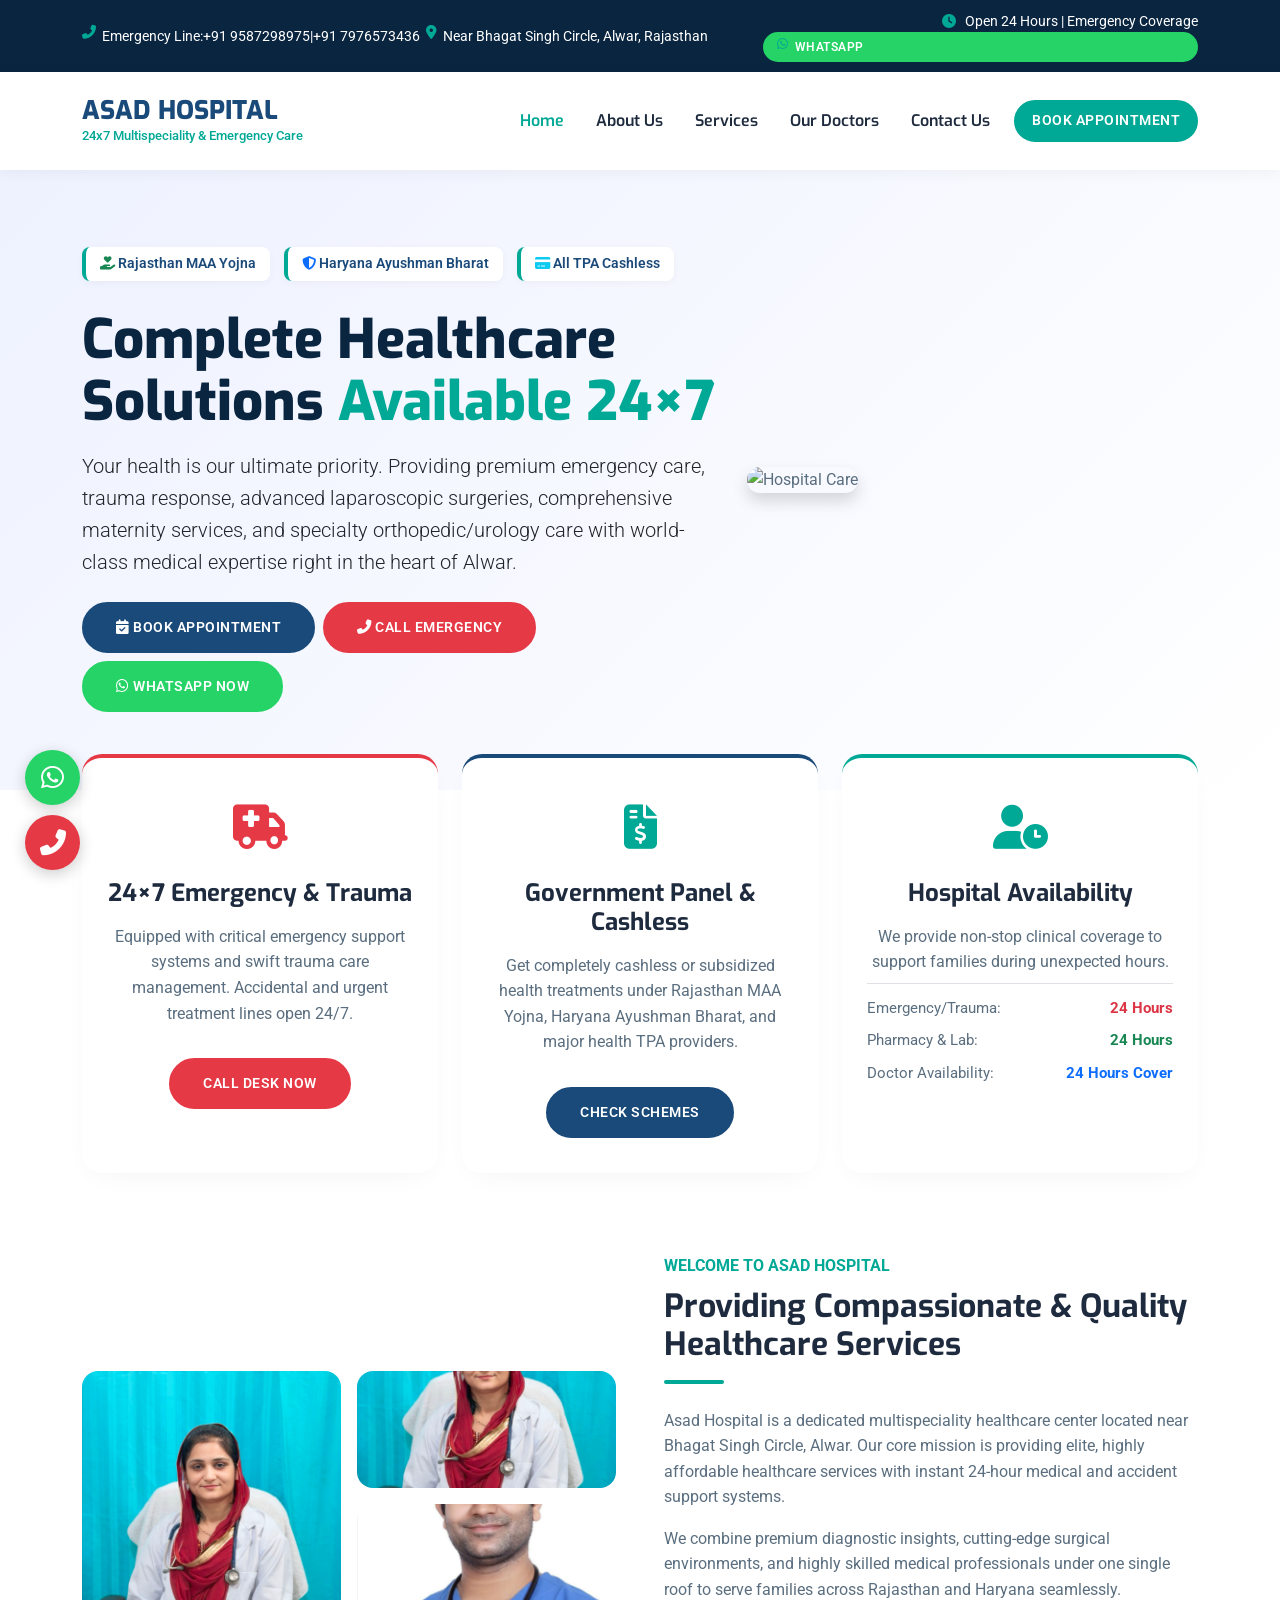
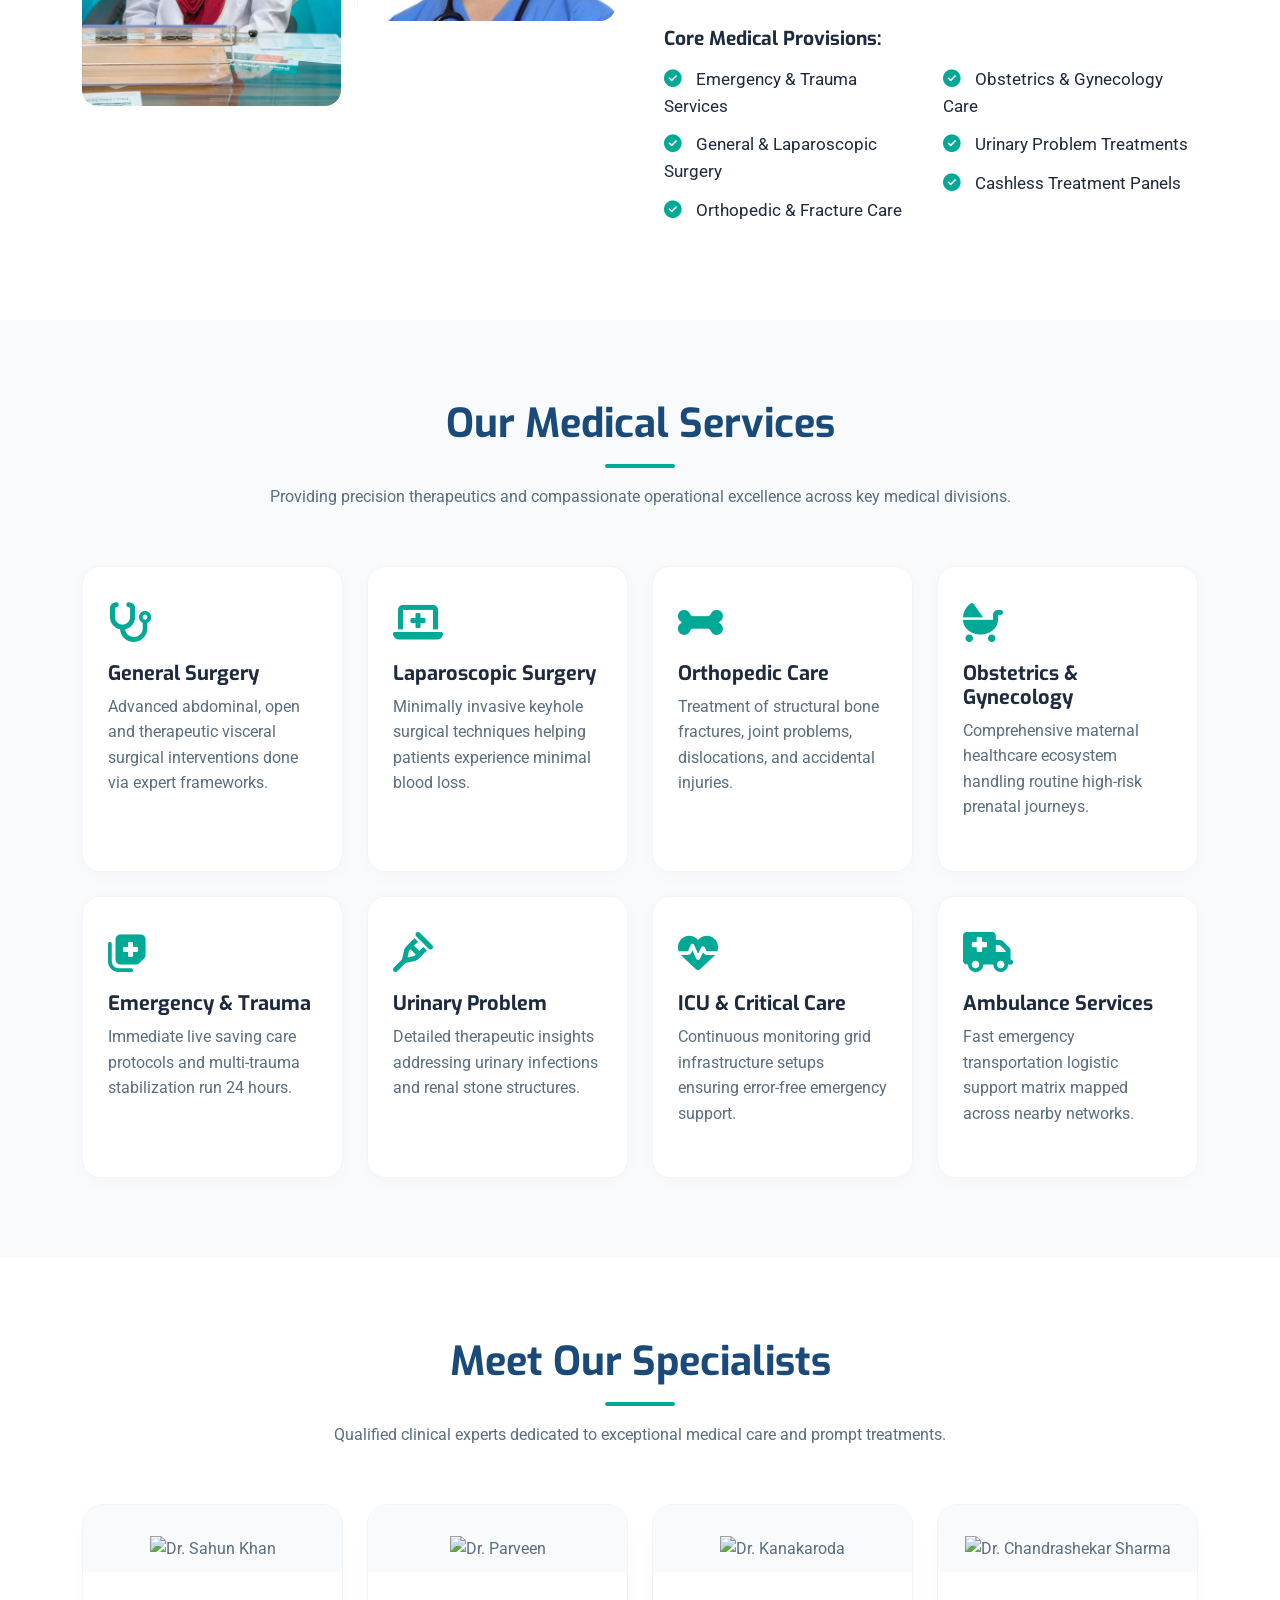
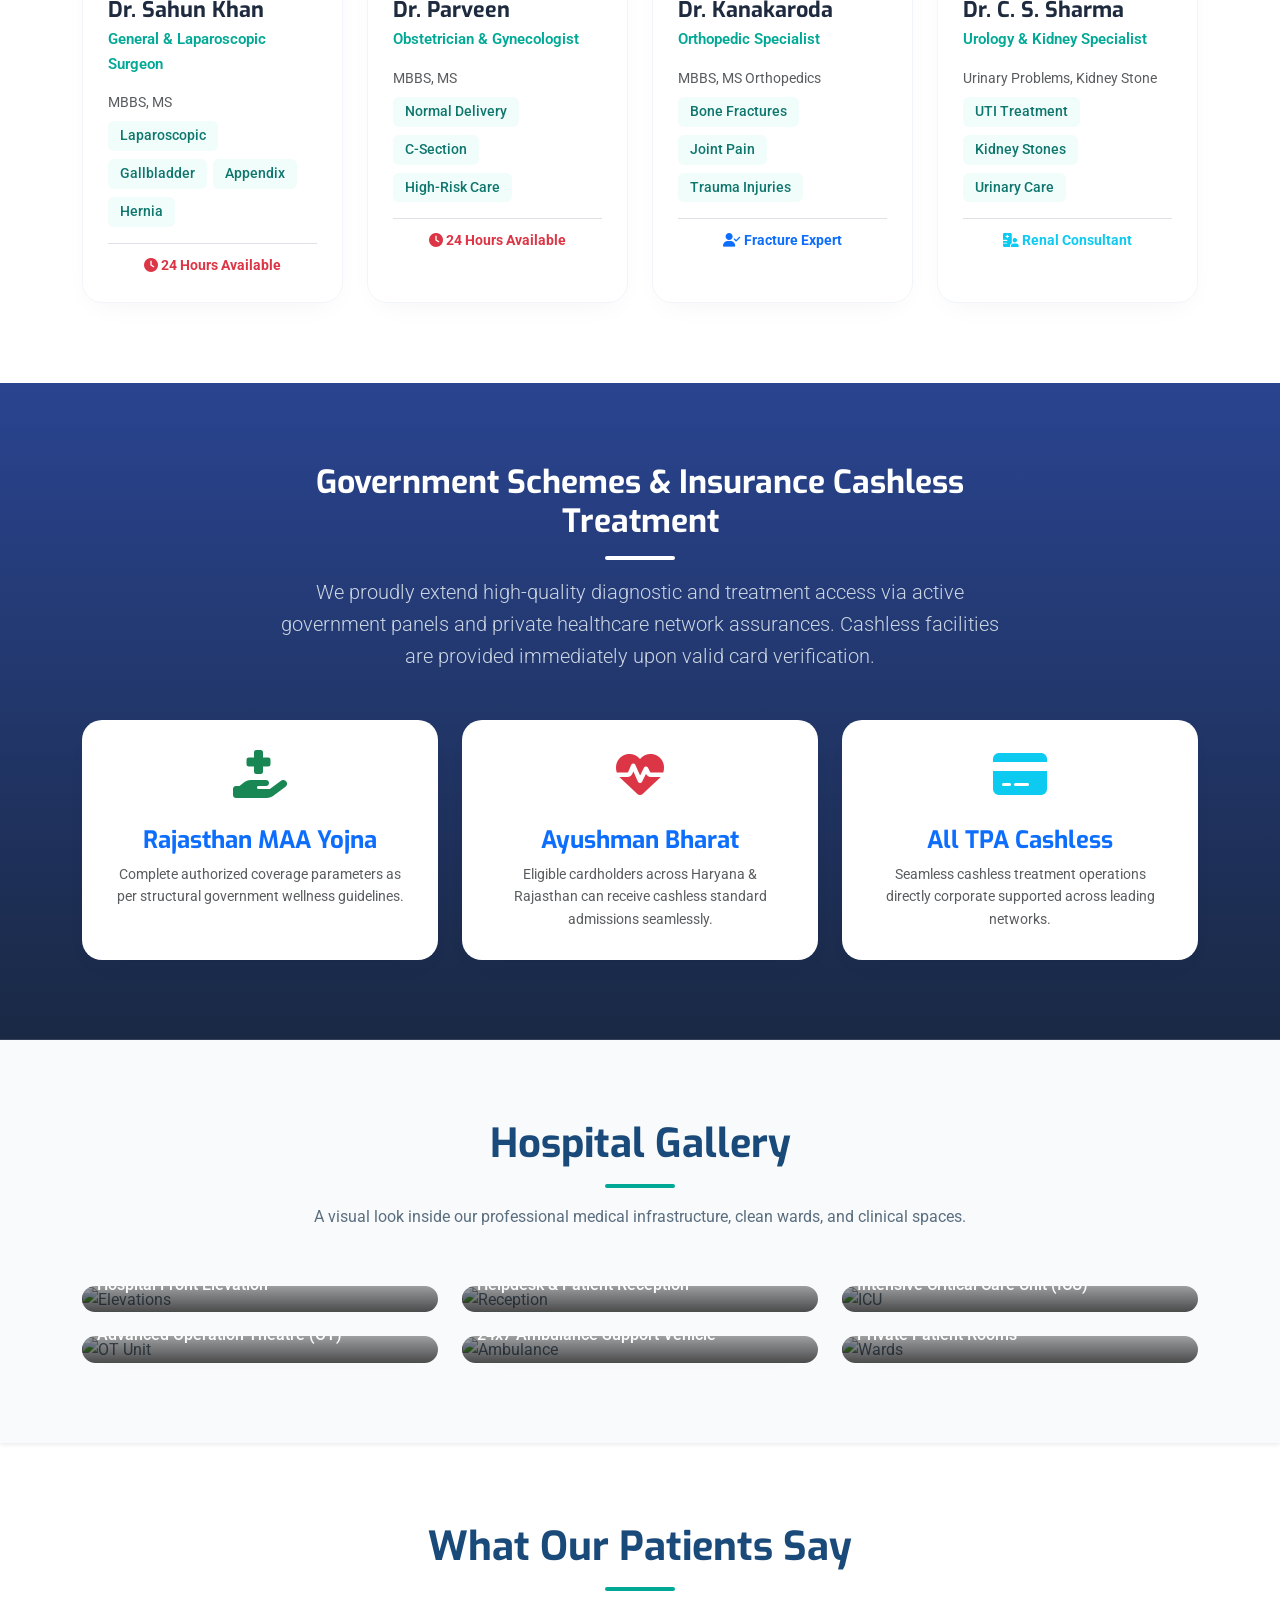
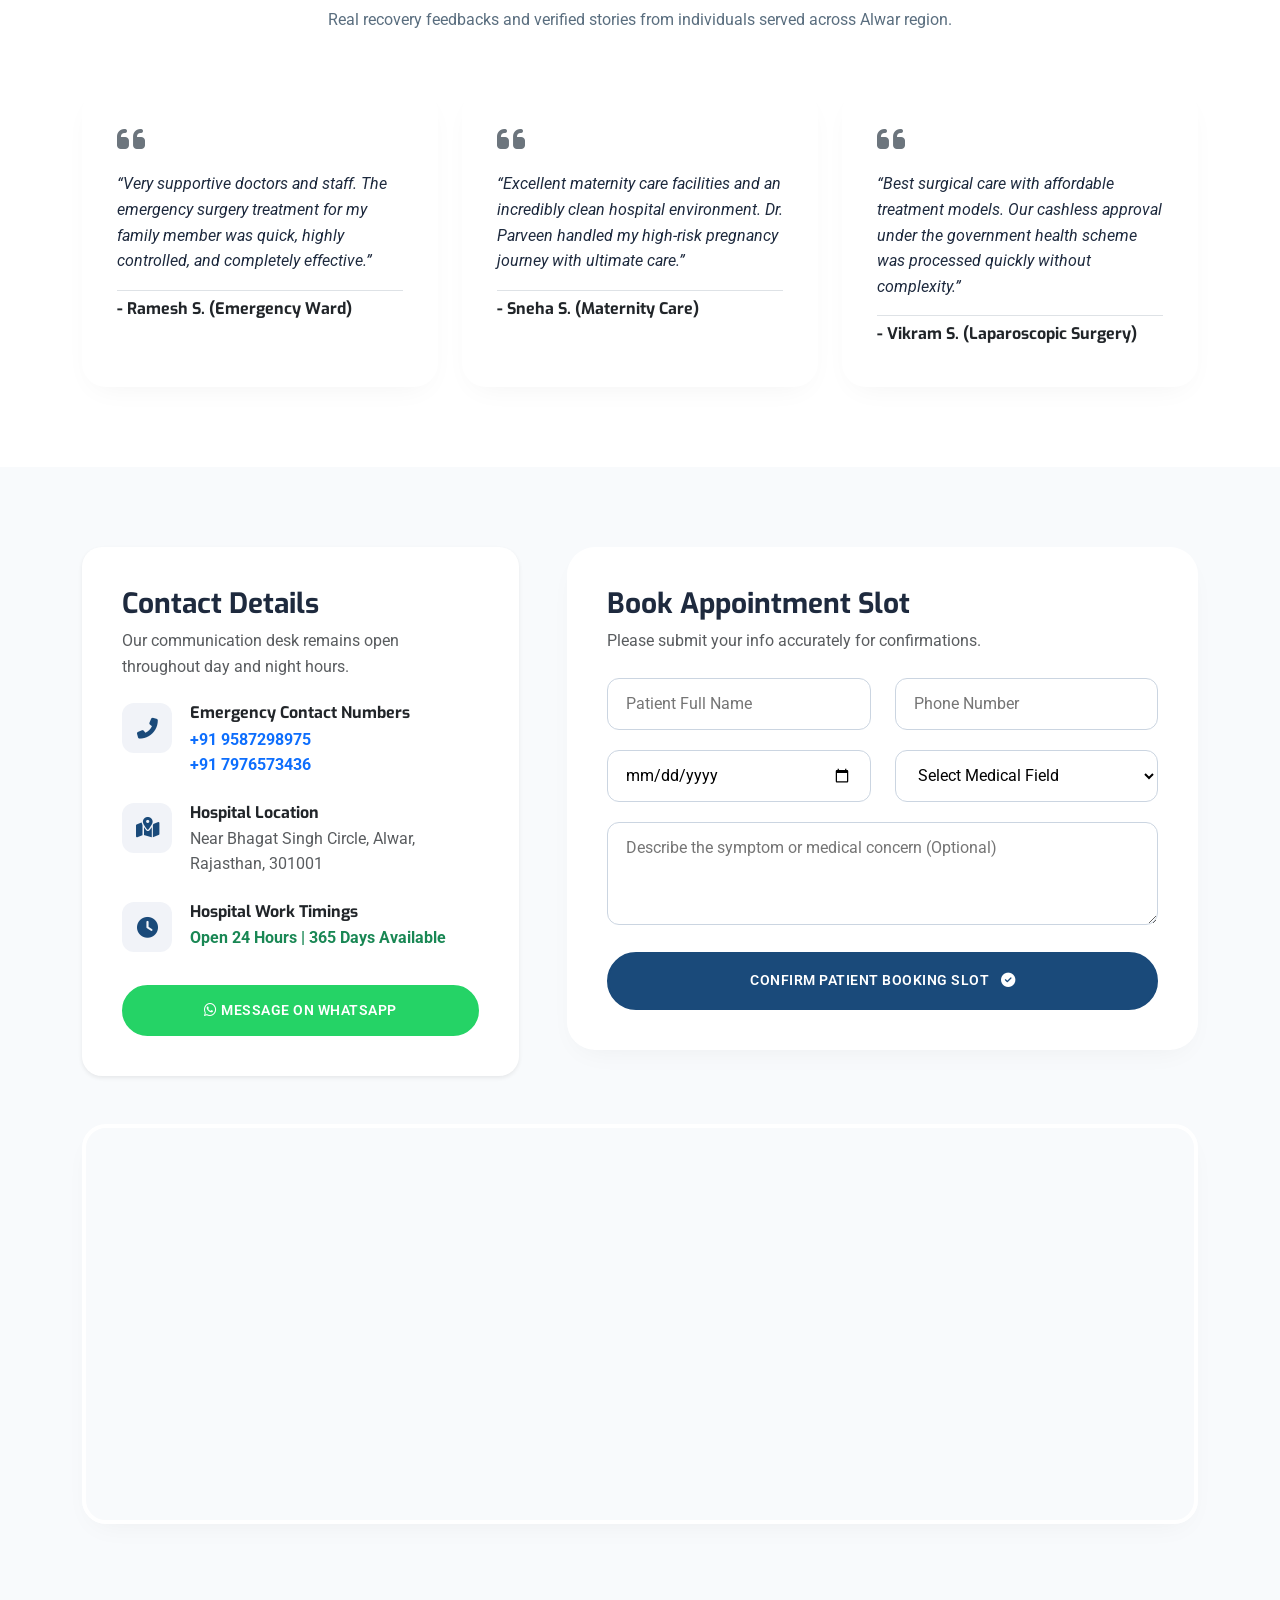
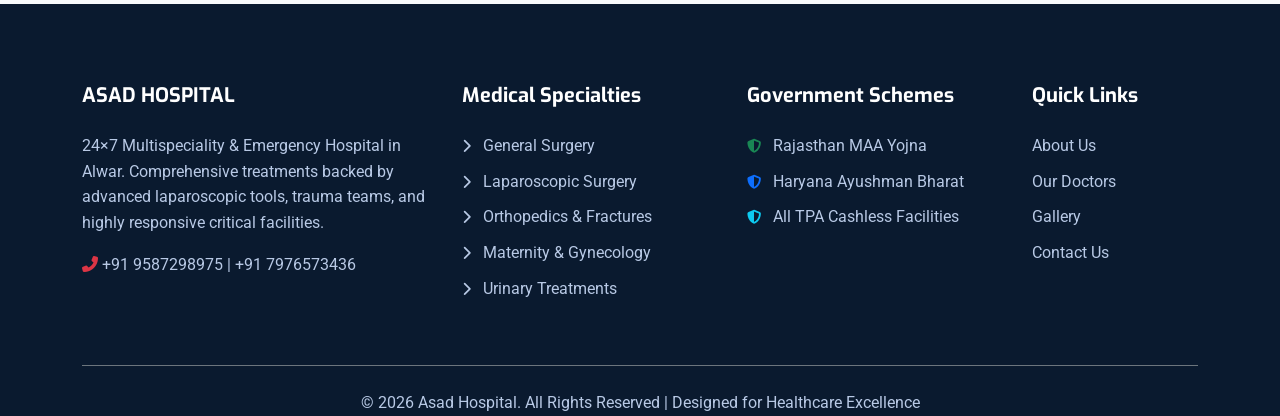
==== commit 61dc1f31: "L" ====
--- a/index.html
+++ b/index.html
@@ -616,14 +616,14 @@
 <div class="top-header">
   <div class="container">
     <div class="row align-items-center">
-      <div class="col-lg-7 col-md-12">
+      <div class="col-lg-7 col-md-12 d-none d-lg-flex">
         <i class="fas fa-phone-alt"></i> Emergency Line: 
         <a href="tel:+919587298975">+91 9587298975</a> | <a href="tel:+917976573436">+91 7976573436</a>
         &nbsp;&nbsp;<i class="fas fa-map-marker-alt"></i> Near Bhagat Singh Circle, Alwar, Rajasthan
       </div>
       <div class="col-lg-5 col-md-12 text-md-end">
         <i class="fas fa-clock"></i> Open 24 Hours | Emergency Coverage
-        <a href="https://wa.me/919587298975?text=Hello%20Asad%20Hospital%2C%20I%20need%20assistance" target="_blank" class="btn btn-sm btn-whatsapp ms-3" style="padding: 4px 12px; font-size:12px;"><i class="fab fa-whatsapp"></i> WhatsApp</a>
+        <a href="https://wa.me/919587298975?text=Hello%20Asad%20Hospital%2C%20I%20need%20assistance" target="_blank" class="btn btn-sm btn-whatsapp d-none d-lg-flex ms-3" style="padding: 4px 12px; font-size:12px;"><i class="fab fa-whatsapp"></i> WhatsApp</a>
       </div>
     </div>
   </div>
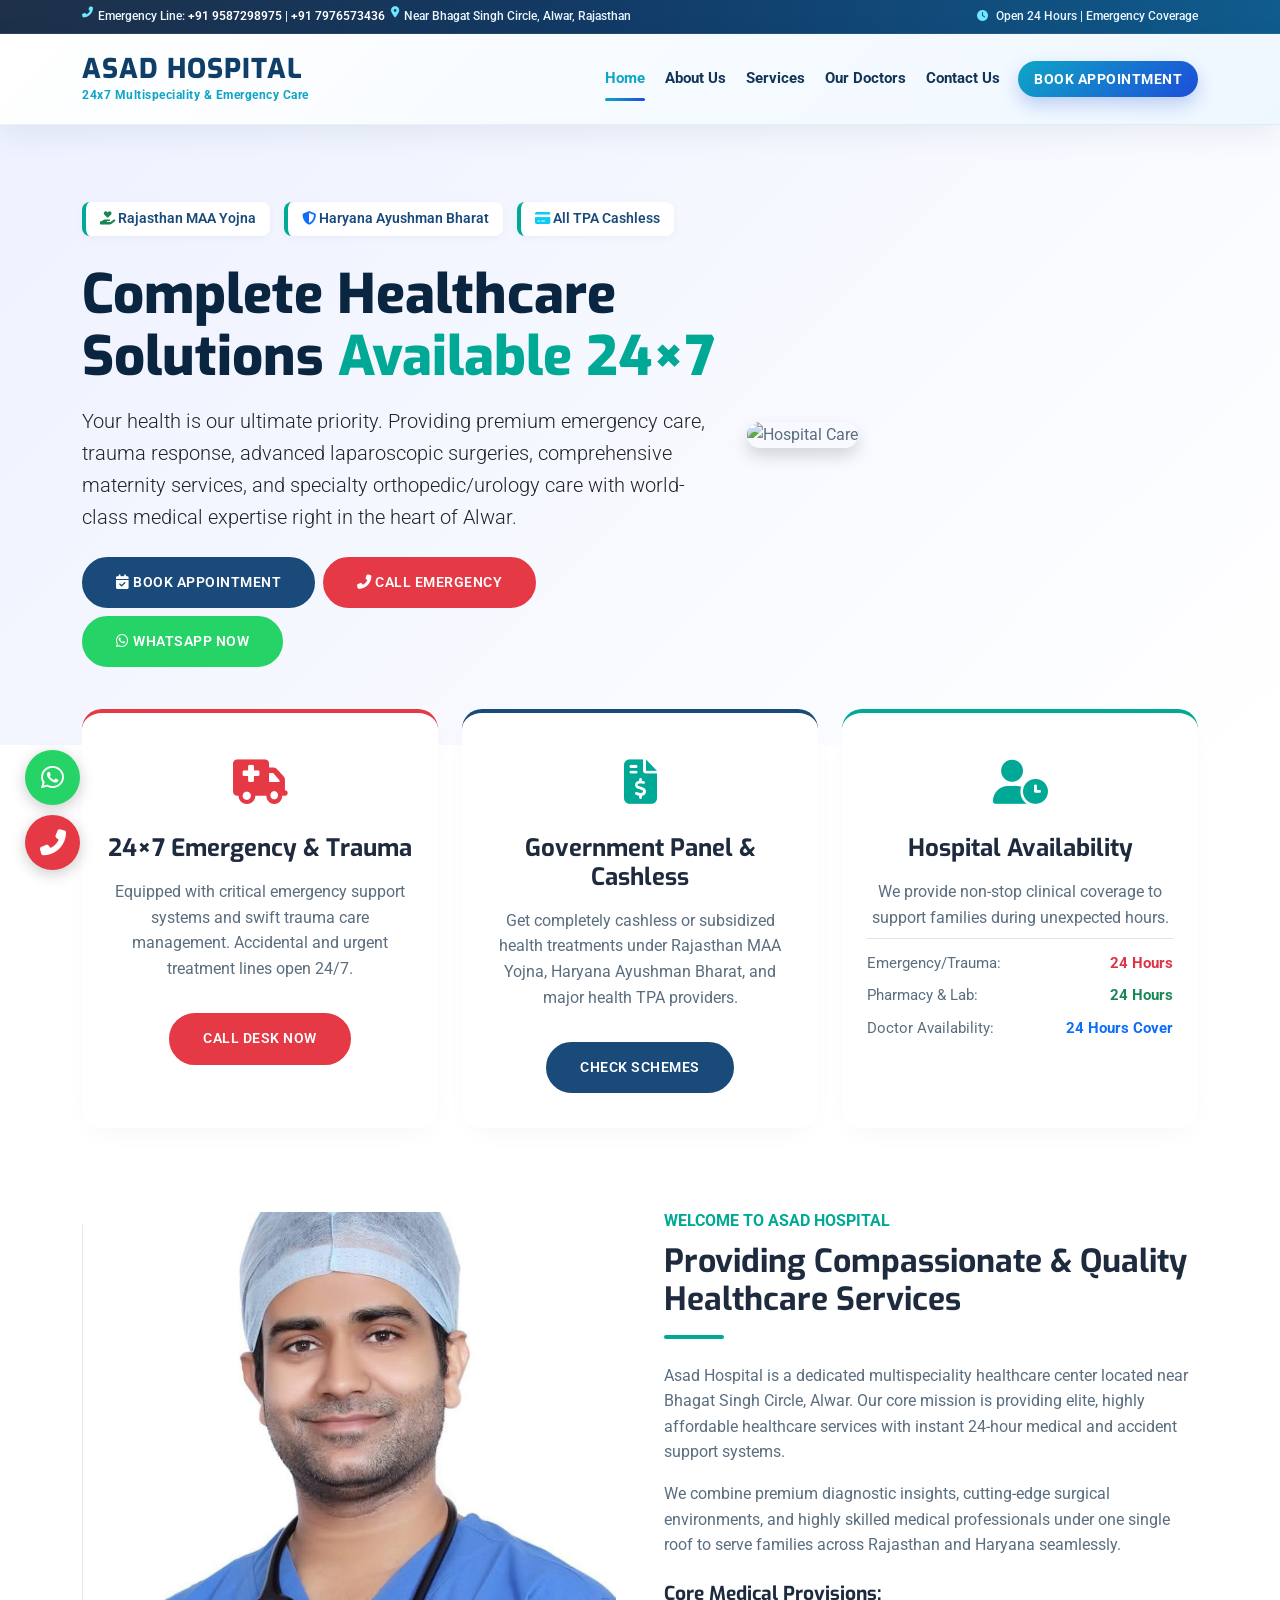
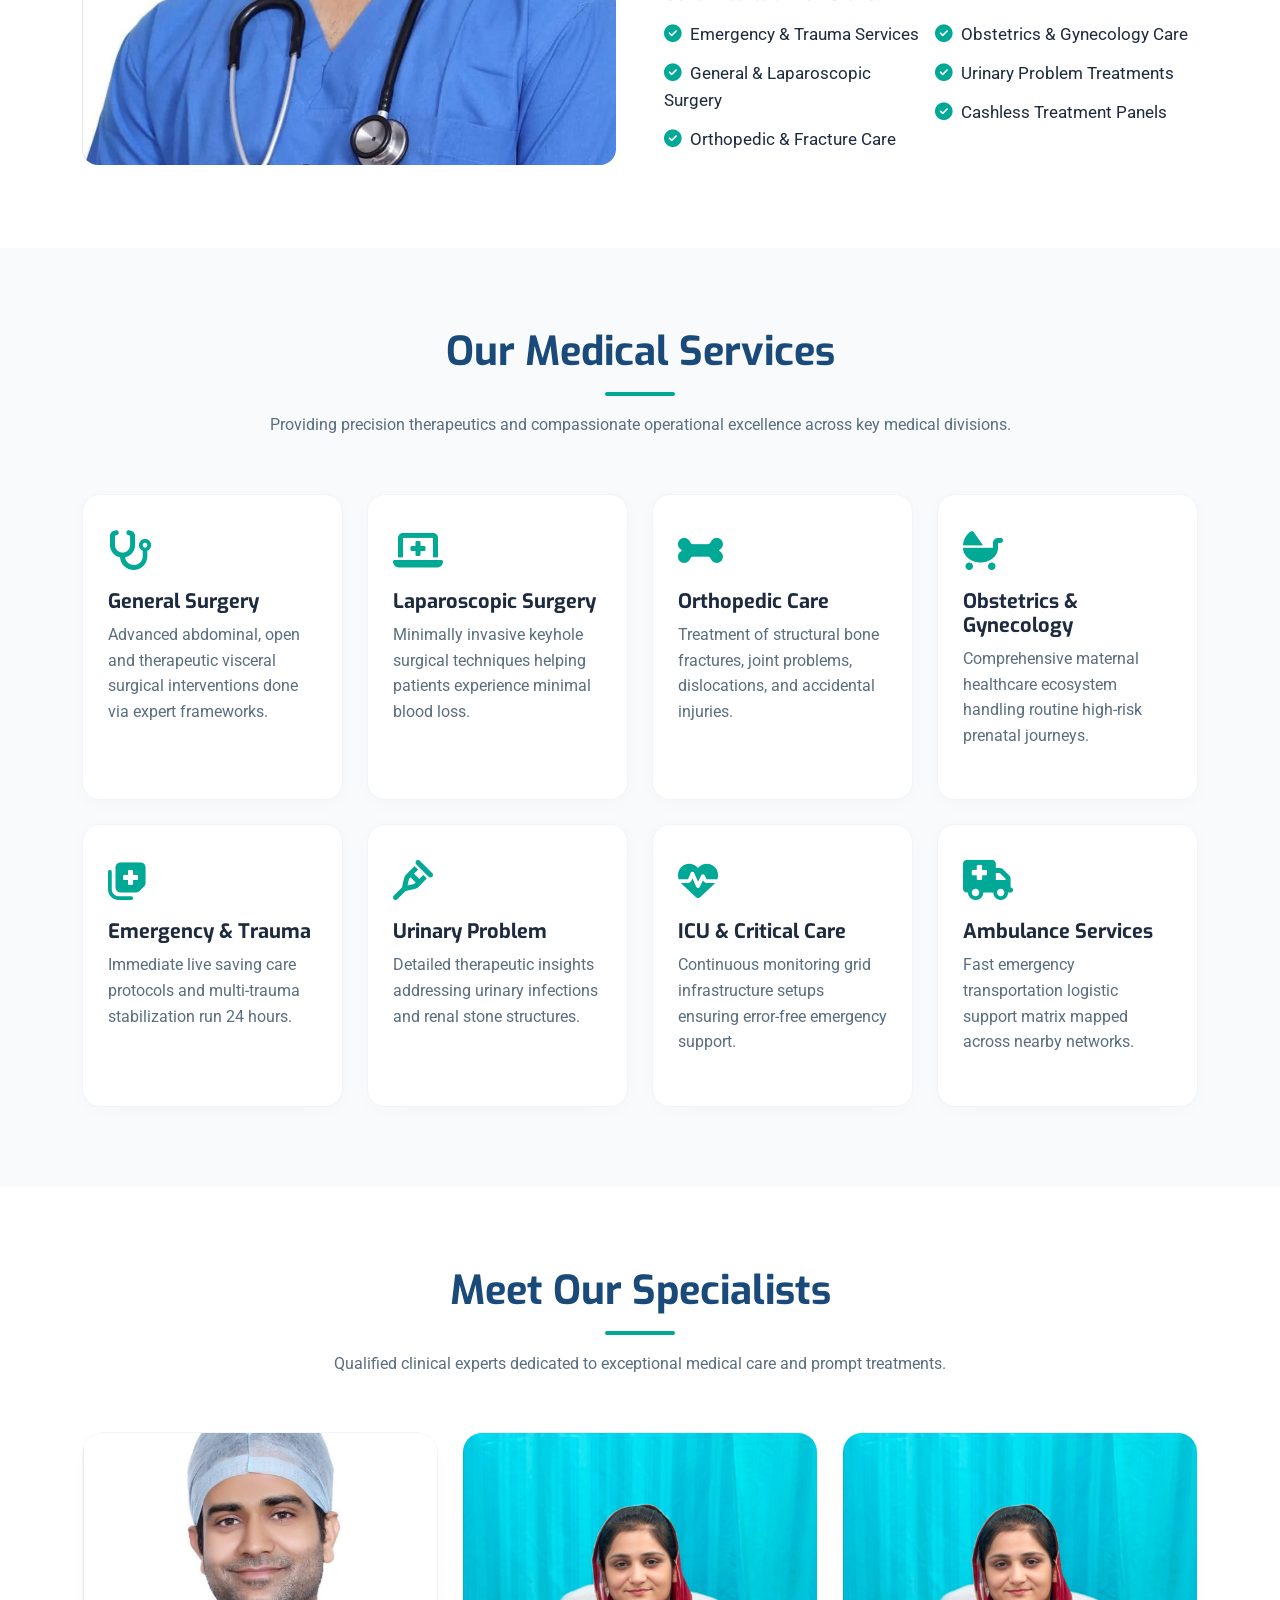
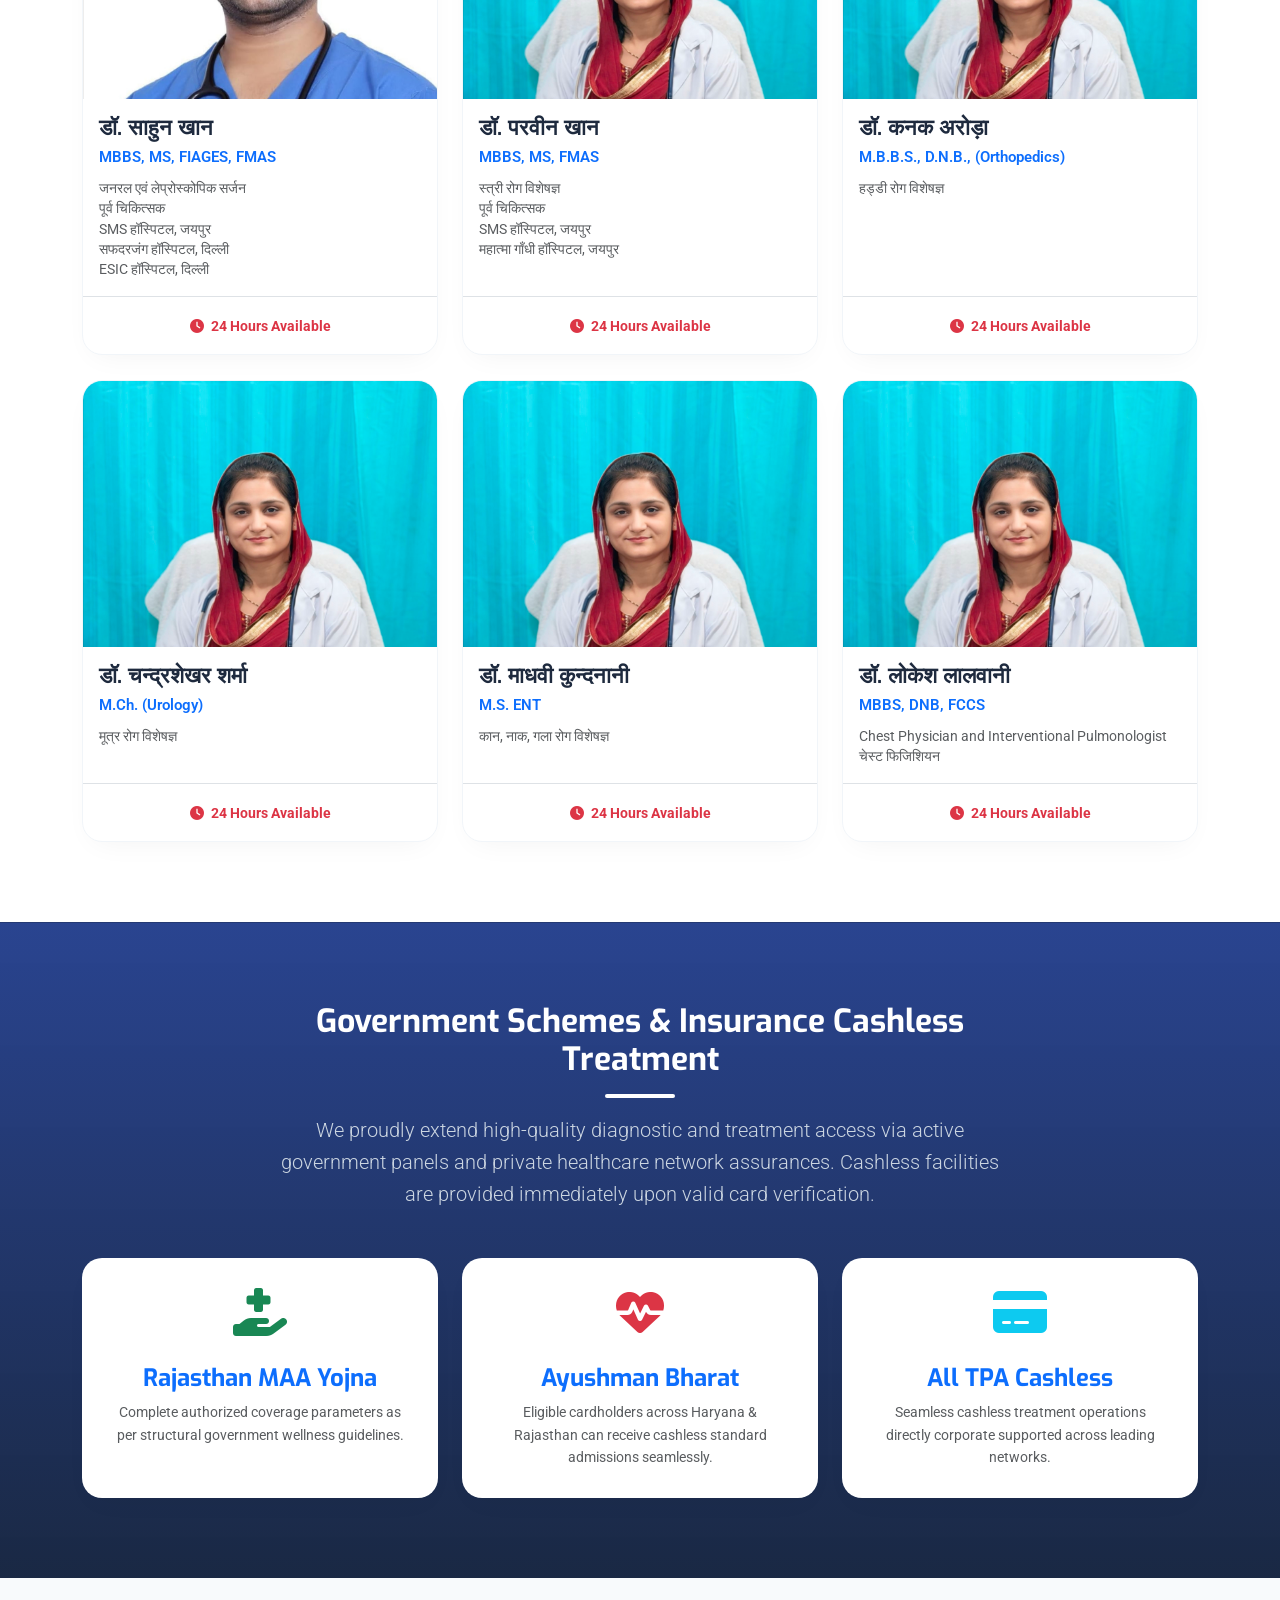
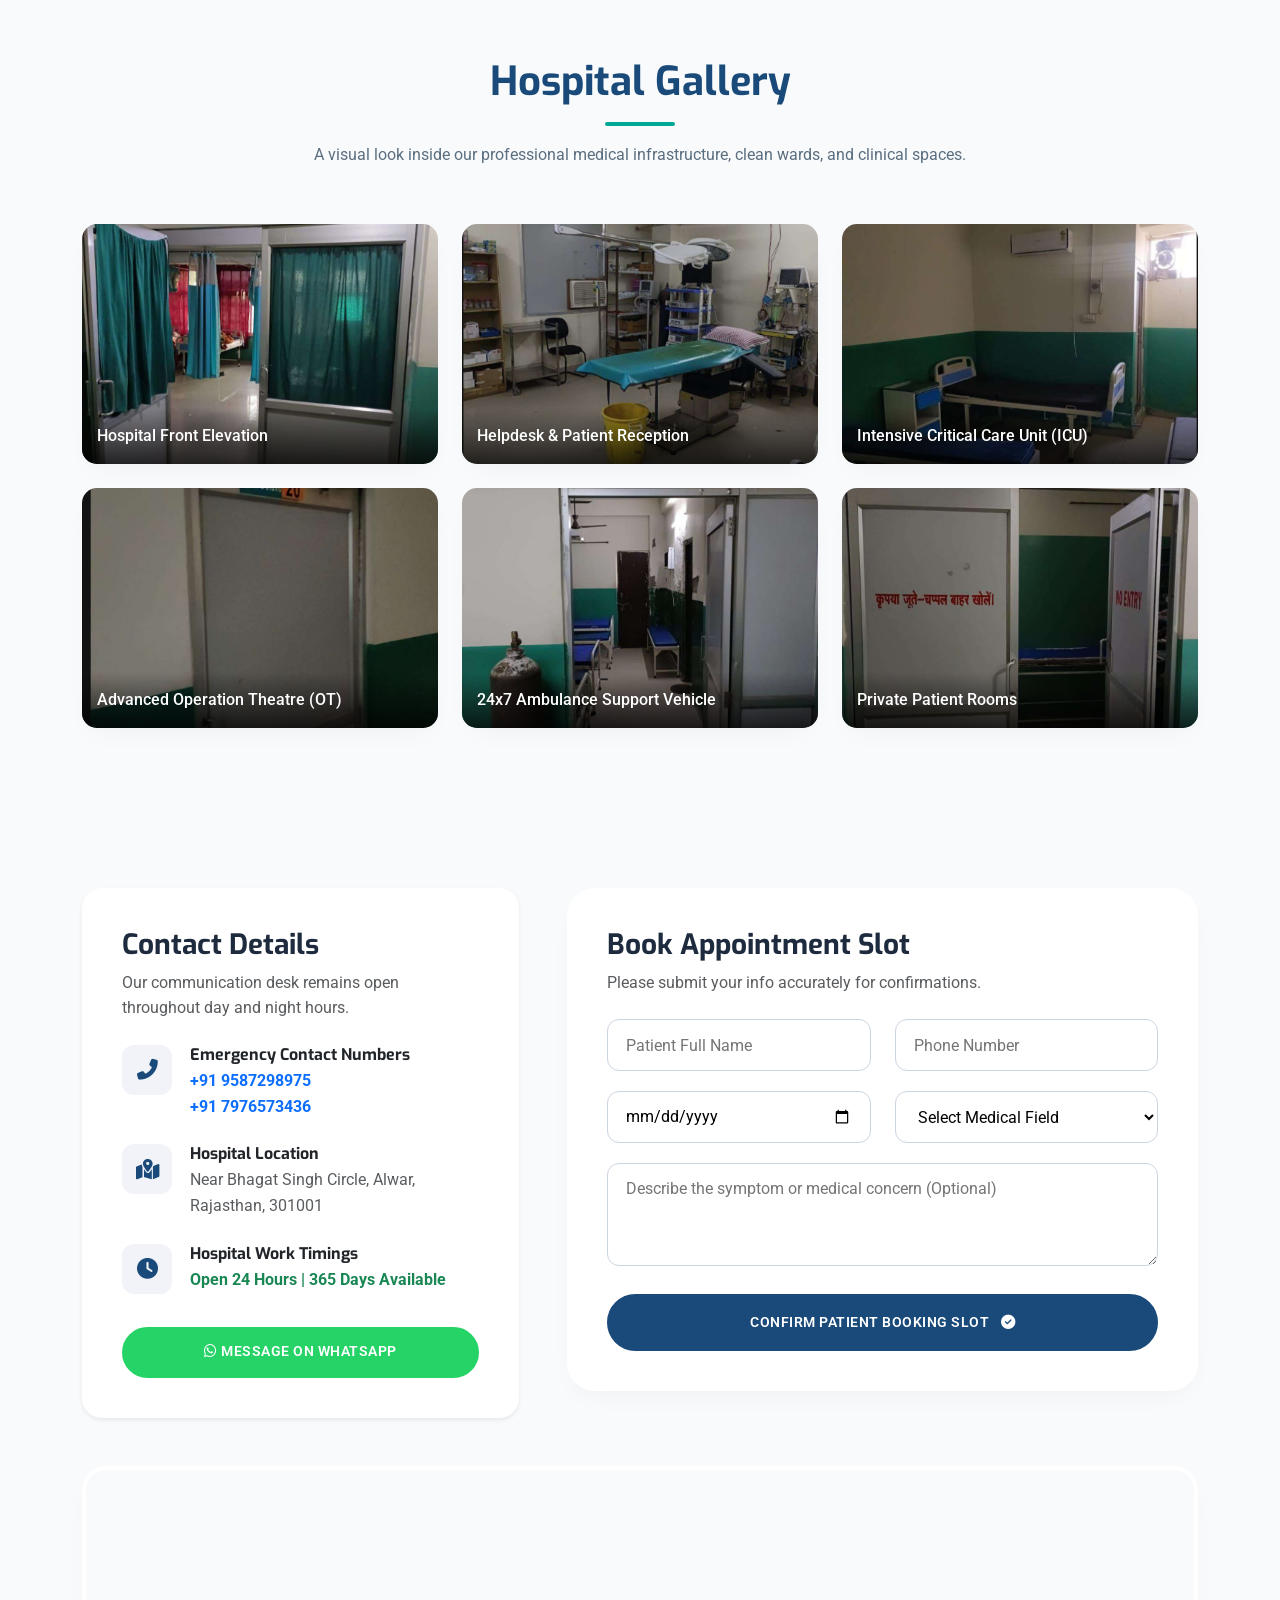
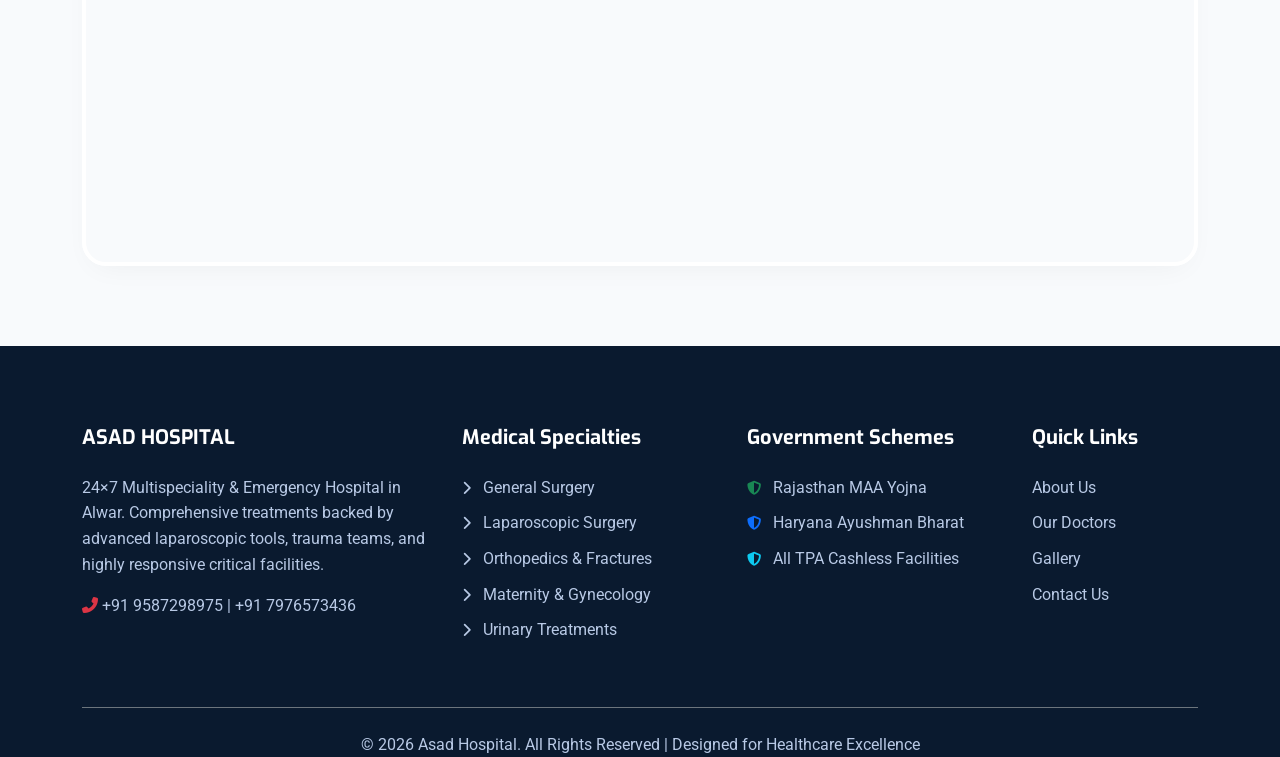
==== commit cfe8dfb7: "L1" ====
--- a/index.html
+++ b/index.html
@@ -1,1080 +1,604 @@
 <!DOCTYPE html>
 <html lang="en">
+
 <head>
   <meta charset="UTF-8">
   <meta name="viewport" content="width=device-width, initial-scale=1.0, user-scalable=yes">
-  <meta name="description" content="Asad Hospital - 24x7 Multispeciality Hospital in Alwar, Rajasthan. Emergency, Trauma, Surgery, Maternity Care with cashless facilities and government schemes.">
-  <meta name="keywords" content="Best Hospital in Alwar, Emergency Hospital in Alwar, Laparoscopic Surgeon in Alwar, Gynecologist in Alwar, Orthopedic Doctor in Alwar, 24 Hour Hospital in Alwar, Cashless Hospital in Alwar, MAA Yojna Hospital in Alwar, Ayushman Bharat Hospital in Alwar">
+  <meta name="description"
+    content="Asad Hospital - 24x7 Multispeciality Hospital in Alwar, Rajasthan. Emergency, Trauma, Surgery, Maternity Care with cashless facilities and government schemes.">
+  <meta name="keywords"
+    content="Best Hospital in Alwar, Emergency Hospital in Alwar, Laparoscopic Surgeon in Alwar, Gynecologist in Alwar, Orthopedic Doctor in Alwar, 24 Hour Hospital in Alwar, Cashless Hospital in Alwar, MAA Yojna Hospital in Alwar, Ayushman Bharat Hospital in Alwar">
   <meta name="author" content="Asad Hospital">
   <title>Asad Hospital | 24x7 Multispeciality Hospital in Alwar</title>
-  
+
   <link rel="shortcut icon" href="#" type="image/x-icon">
-  
+
   <!-- Bootstrap 5 CSS -->
   <link href="https://cdn.jsdelivr.net/npm/bootstrap@5.3.0-alpha1/dist/css/bootstrap.min.css" rel="stylesheet">
-  
+
   <!-- AOS Library CSS -->
   <link href="https://unpkg.com/aos@2.3.1/dist/aos.css" rel="stylesheet">
-  
+
   <!-- Font Awesome 6 (Free Universal Kit) -->
   <link rel="stylesheet" href="https://cdnjs.cloudflare.com/ajax/libs/font-awesome/6.4.0/css/all.min.css">
-  
+
   <!-- Google Fonts -->
-  <link href="https://fonts.googleapis.com/css2?family=Exo:wght@400;500;600;700;800&family=Roboto:wght@300;400;500;700&display=swap" rel="stylesheet">
-  
-  <style>
-    /* ========== GLOBAL VARIABLES & THEME CONFIGURATION ========== */
-    :root {
-      --primary-dark: #0a2540;      /* Dark Blue */
-      --primary: #1a4a7a;           /* Primary Blue */
-      --secondary: #00a896;         /* Teal */
-      --danger: #e63946;             /* Emergency Red */
-      --whatsapp: #25D366;           /* WhatsApp Green */
-      --light-bg: #f8fafc;
-      --text-dark: #1e2a3e;
-      --text-muted: #5a6e7f;
-      --white: #ffffff;
-      --shadow: 0 10px 30px -12px rgba(0, 0, 0, 0.06);
-      --shadow-hover: 0 20px 35px -12px rgba(0, 0, 0, 0.12);
-    }
-    
-    * {
-      margin: 0;
-      padding: 0;
-      box-sizing: border-box;
-    }
-    
-    body {
-      font-family: 'Roboto', sans-serif;
-      color: var(--text-muted);
-      line-height: 1.6;
-      overflow-x: hidden;
-      background-color: var(--white);
-    }
-    
-    h1, h2, h3, h4, h5, h6 {
-      font-family: 'Exo', sans-serif;
-      font-weight: 700;
-      color: var(--text-dark);
-    }
-    
-    .section {
-      padding: 80px 0;
-    }
-    
-    .section-sm {
-      padding: 50px 0;
-    }
-    
-    .section-title {
-      margin-bottom: 3.5rem;
-      text-align: center;
-    }
-    
-    .section-title h2 {
-      color: var(--primary);
-      font-size: 2.5rem;
-      margin-bottom: 0.75rem;
-    }
-    
-    .divider {
-      width: 70px;
-      height: 4px;
-      background: var(--secondary);
-      margin: 1rem auto;
-      border-radius: 5px;
-    }
-    
-    .divider-left {
-      width: 60px;
-      height: 4px;
-      background: var(--secondary);
-      margin: 1rem 0 1.5rem 0;
-      border-radius: 5px;
-    }
-    
-    /* Buttons Native Structure */
-    .btn {
-      padding: 0.8rem 2rem;
-      font-weight: 600;
-      border-radius: 50px;
-      transition: all 0.3s ease;
-      font-size: 0.9rem;
-      letter-spacing: 0.5px;
-      text-transform: uppercase;
-    }
-    
-    .btn-primary-custom {
-      background: var(--primary);
-      color: var(--white);
-      border: 2px solid var(--primary);
-    }
-    
-    .btn-primary-custom:hover {
-      background: var(--primary-dark);
-      border-color: var(--primary-dark);
-      transform: translateY(-3px);
-      color: white;
-    }
-    
-    .btn-emergency {
-      background: var(--danger);
-      color: white;
-      border: 2px solid var(--danger);
-    }
-    
-    .btn-emergency:hover {
-      background: #c1121f;
-      transform: translateY(-3px);
-      color: white;
-    }
-    
-    .btn-whatsapp {
-      background: var(--whatsapp);
-      color: white;
-      border: 2px solid var(--whatsapp);
-    }
-    
-    .btn-whatsapp:hover {
-      background: #128C7E;
-      transform: translateY(-3px);
-      color: white;
-    }
-
-    .btn-secondary-custom {
-      background: var(--secondary);
-      color: var(--white);
-      border: 2px solid var(--secondary);
-    }
-    
-    .btn-secondary-custom:hover {
-      background: var(--primary);
-      border-color: var(--primary);
-      color: var(--white);
-      transform: translateY(-3px);
-    }
-    
-    /* Top Header Bar */
-    .top-header {
-      background: var(--primary-dark);
-      padding: 10px 0;
-      color: white;
-      font-size: 14px;
-    }
-    
-    .top-header a {
-      color: white;
-      text-decoration: none;
-      transition: 0.2s;
-    }
-    
-    .top-header a:hover {
-      color: var(--secondary);
-    }
-    
-    .top-header i {
-      margin-right: 6px;
-      color: var(--secondary);
-    }
-    
-    /* Navbar styling */
-    .navbar {
-      padding: 18px 0;
-      background: var(--white);
-      box-shadow: 0 2px 15px rgba(0,0,0,0.05);
-    }
-    
-    .navbar-brand h3 {
-      margin-bottom: 0;
-      font-weight: 800;
-      font-size: 1.6rem;
-      color: var(--primary);
-      font-family: 'Exo', sans-serif;
-    }
-    
-    .navbar-brand span {
-      font-size: 0.8rem;
-      display: block;
-      color: var(--secondary);
-      font-weight: 500;
-    }
-    
-    .navbar-nav .nav-link {
-      font-weight: 600;
-      color: var(--text-dark);
-      margin: 0 8px;
-      font-family: 'Exo', sans-serif;
-      transition: 0.2s;
-    }
-    
-    .navbar-nav .nav-link:hover, .navbar-nav .nav-link.active {
-      color: var(--secondary);
-    }
-    
-    /* Hero/Banner Frame */
-    .hero {
-      background: linear-gradient(135deg, #eef2ff 0%, #ffffff 100%);
-      min-height: 620px;
-      display: flex;
-      align-items: center;
-      position: relative;
-      padding: 60px 0;
-    }
-    
-    .hero h1 {
-      font-size: 3.4rem;
-      font-weight: 800;
-      color: var(--primary-dark);
-      line-height: 1.15;
-    }
-
-    .hero h1 span {
-      color: var(--secondary);
-    }
-    
-    .hero .badge-scheme {
-      background: var(--white);
-      color: var(--primary);
-      padding: 6px 14px;
-      border-radius: 8px;
-      font-size: 0.85rem;
-      display: inline-block;
-      margin-right: 10px;
-      margin-bottom: 12px;
-      font-weight: 600;
-      box-shadow: 0 2px 8px rgba(0,0,0,0.04);
-      border-left: 4px solid var(--secondary);
-    }
-    
-    /* Floating Features Segment */
-    .features {
-      margin-top: -60px;
-      position: relative;
-      z-index: 10;
-    }
-
-    .feature-card {
-      background: var(--white);
-      padding: 35px 25px;
-      border-radius: 20px;
-      box-shadow: var(--shadow);
-      text-align: center;
-      transition: 0.3s;
-      height: 100%;
-      border-top: 4px solid transparent;
-    }
-    
-    .feature-card:hover {
-      transform: translateY(-8px);
-      box-shadow: var(--shadow-hover);
-    }
-
-    .feature-card.emergency-card { border-top-color: var(--danger); }
-    .feature-card.scheme-card { border-top-color: var(--primary); }
-    .feature-card.timing-card { border-top-color: var(--secondary); }
-    
-    .feature-icon {
-      font-size: 44px;
-      color: var(--secondary);
-      margin-bottom: 15px;
-    }
-
-    .feature-card.emergency-card .feature-icon { color: var(--danger); }
-    
-    /* About Elements */
-    .about-img img {
-      border-radius: 24px;
-      box-shadow: var(--shadow);
-      width: 100%;
-    }
-
-    .why-choose-list li {
-      margin-bottom: 12px;
-      font-size: 1.05rem;
-      color: var(--text-dark);
-      list-style: none;
-    }
-
-    .why-choose-list i {
-      color: var(--secondary);
-      margin-right: 10px;
-      font-size: 1.1rem;
-    }
-    
-    /* Doctor Cards mapping */
-    .doctor-card {
-      background: var(--white);
-      border-radius: 20px;
-      overflow: hidden;
-      box-shadow: var(--shadow);
-      transition: 0.3s;
-      height: 100%;
-      border: 1px solid #f1f5f9;
-    }
-    
-    .doctor-card:hover {
-      transform: translateY(-8px);
-      box-shadow: var(--shadow-hover);
-    }
-    
-    .doctor-img {
-      background: var(--light-bg);
-      text-align: center;
-      padding: 30px 0 10px 0;
-    }
-
-    .doctor-img img {
-      max-height: 260px;
-      object-fit: cover;
-    }
-    
-    .doctor-info {
-      padding: 25px;
-    }
-    
-    .doctor-info h4 {
-      margin-bottom: 5px;
-      font-size: 1.35rem;
-    }
-    
-    .doctor-info .specialty {
-      color: var(--secondary);
-      font-weight: 600;
-      margin-bottom: 15px;
-      font-size: 0.95rem;
-      display: block;
-    }
-
-    .expert-badges span {
-      display: inline-block;
-      background: #f0fdfa;
-      color: #0f766e;
-      padding: 4px 12px;
-      border-radius: 6px;
-      font-size: 0.85rem;
-      margin-right: 6px;
-      margin-bottom: 8px;
-      font-weight: 500;
-    }
-    
-    /* Service Section Layout */
-    .service-card {
-      background: var(--white);
-      padding: 35px 25px;
-      border-radius: 18px;
-      box-shadow: 0 4px 20px rgba(0, 0, 0, 0.02);
-      transition: 0.3s;
-      height: 100%;
-      border: 1px solid #f1f5f9;
-    }
-    
-    .service-card:hover {
-      box-shadow: 0 15px 30px rgba(30, 58, 138, 0.1);
-      transform: translateY(-5px);
-      border-color: rgba(13, 148, 136, 0.2);
-    }
-    
-    .service-card i {
-      font-size: 40px;
-      color: var(--secondary);
-      margin-bottom: 20px;
-      display: inline-block;
-    }
-    
-    /* Banner Scheme Base Wrapper */
-    .scheme-section {
-      background: linear-gradient(rgba(30, 58, 138, 0.95), rgba(21, 36, 64, 0.98)), url('https://placehold.co/1920xl600/1e3a8a/white?text=Cashless+Panels');
-      background-size: cover;
-      background-position: center;
-      color: white;
-    }
-
-    .scheme-box {
-      background: var(--white);
-      color: var(--text-dark);
-      padding: 30px;
-      border-radius: 20px;
-      text-align: center;
-      height: 100%;
-      box-shadow: var(--shadow);
-    }
-    
-    .scheme-box i {
-      font-size: 48px;
-      margin-bottom: 20px;
-    }
-    
-    /* Testimonials Elements */
-    .testimonial-card {
-      background: var(--white);
-      border-radius: 24px;
-      padding: 35px;
-      box-shadow: var(--shadow);
-      position: relative;
-    }
-
-    .testimonial-card p {
-      font-style: italic;
-      color: var(--text-dark);
-    }
-    
-    /* Gallery Frame */
-    .gallery-item {
-      overflow: hidden;
-      border-radius: 15px;
-      box-shadow: var(--shadow);
-      position: relative;
-    }
-
-    .gallery-item img {
-      width: 100%;
-      height: 240px;
-      object-fit: cover;
-      transition: 0.4s;
-    }
-
-    .gallery-item:hover img {
-      transform: scale(1.08);
-    }
-
-    .gallery-caption {
-      position: absolute;
-      bottom: 0;
-      left: 0;
-      right: 0;
-      background: linear-gradient(transparent, rgba(0,0,0,0.7));
-      padding: 15px;
-      color: white;
-      font-weight: 500;
-    }
-
-    /* Contact Details Architecture */
-    .contact-info-block {
-      background: #f8fafc;
-      padding: 40px;
-      border-radius: 20px;
-      height: 100%;
-    }
-
-    .contact-info-item {
-      display: flex;
-      margin-bottom: 25px;
-    }
-
-    .contact-info-item .icon-box {
-      width: 50px;
-      height: 50px;
-      background: rgba(30, 58, 138, 0.06);
-      border-radius: 12px;
-      display: flex;
-      align-items: center;
-      justify-content: center;
-      color: var(--primary);
-      font-size: 1.3rem;
-      margin-right: 18px;
-      flex-shrink: 0;
-    }
-
-    .map-container {
-      border-radius: 24px;
-      overflow: hidden;
-      box-shadow: var(--shadow);
-      border: 4px solid var(--white);
-    }
-
-    /* Appointment Wrapper Custom Styles */
-    .appoinment-wrap {
-      background: var(--white);
-      padding: 40px;
-      border-radius: 28px;
-      box-shadow: var(--shadow);
-    }
-
-    .form-control-custom {
-      height: 52px;
-      border: 1px solid #cbd5e1;
-      background: var(--white);
-      border-radius: 12px;
-      padding: 0 18px;
-      width: 100%;
-      margin-bottom: 20px;
-      transition: 0.2s;
-    }
-
-    .form-control-custom:focus {
-      outline: none;
-      border-color: var(--secondary);
-      box-shadow: 0 0 0 3px rgba(0, 168, 150, 0.1);
-    }
-    
-    textarea.form-control-custom {
-      padding: 12px 18px;
-      height: auto;
-    }
-
-    /* Native Fixed Floating Actions */
-    .floating-buttons {
-      position: fixed;
-      bottom: 30px;
-      left: 25px;
-      z-index: 999;
-    }
-
-    .floating-btn {
-      width: 55px;
-      height: 55px;
-      border-radius: 50%;
-      display: flex;
-      align-items: center;
-      justify-content: center;
-      color: white;
-      font-size: 26px;
-      box-shadow: 0 4px 15px rgba(0,0,0,0.2);
-      text-decoration: none;
-      transition: 0.3s;
-      margin-top: 10px;
-    }
-
-    .floating-btn:hover {
-      transform: scale(1.1);
-      color: white;
-    }
-
-    .floating-whatsapp { background-color: var(--whatsapp); }
-    .floating-call { background-color: var(--danger); }
-    
-    .backtop {
-      position: fixed;
-      bottom: 30px;
-      right: 25px;
-      width: 50px;
-      height: 50px;
-      background: var(--primary);
-      border-radius: 50%;
-      display: flex;
-      align-items: center;
-      justify-content: center;
-      color: white;
-      font-size: 20px;
-      z-index: 99;
-      opacity: 0;
-      visibility: hidden;
-      transition: 0.3s;
-      text-decoration: none;
-      box-shadow: 0 4px 12px rgba(0,0,0,0.15);
-    }
-    
-    .backtop.reveal {
-      opacity: 1;
-      visibility: visible;
-    }
-    
-    /* Footer Area Configuration */
-    .footer {
-      background: #0a1a2f;
-      color: #b8c9e5;
-      padding-top: 80px;
-    }
-    
-    .footer h5, .footer h4 {
-      color: var(--white);
-      margin-bottom: 25px;
-    }
-    
-    .footer a {
-      color: #b8c9e5;
-      text-decoration: none;
-      transition: 0.2s;
-    }
-    
-    .footer a:hover {
-      color: var(--secondary);
-    }
-
-    .footer-links li {
-      margin-bottom: 10px;
-      list-style: none;
-    }
-    
-    @media (max-width: 991px) {
-      .hero h1 { font-size: 2.8rem; }
-    }
-
-    @media (max-width: 768px) {
-      .hero h1 { font-size: 2.2rem; }
-      .section { padding: 60px 0; }
-      .features { margin-top: -30px; }
-      .top-header .text-md-end { text-align: left !important; margin-top: 8px; }
-      .floating-buttons { bottom: 20px; left: 15px; }
-      .backtop { bottom: 20px; right: 15px; }
-    }
-  </style>
+  <link
+    href="https://fonts.googleapis.com/css2?family=Exo:wght@400;500;600;700;800&family=Roboto:wght@300;400;500;700&display=swap"
+    rel="stylesheet">
+  <link rel="stylesheet" href="./css/style.css">
 </head>
+
 <body>
 
-<!-- TOP ACTIONS NAVIGATION BAR -->
-<div class="top-header">
-  <div class="container">
-    <div class="row align-items-center">
-      <div class="col-lg-7 col-md-12 d-none d-lg-flex">
-        <i class="fas fa-phone-alt"></i> Emergency Line: 
-        <a href="tel:+919587298975">+91 9587298975</a> | <a href="tel:+917976573436">+91 7976573436</a>
-        &nbsp;&nbsp;<i class="fas fa-map-marker-alt"></i> Near Bhagat Singh Circle, Alwar, Rajasthan
-      </div>
-      <div class="col-lg-5 col-md-12 text-md-end">
-        <i class="fas fa-clock"></i> Open 24 Hours | Emergency Coverage
-        <a href="https://wa.me/919587298975?text=Hello%20Asad%20Hospital%2C%20I%20need%20assistance" target="_blank" class="btn btn-sm btn-whatsapp d-none d-lg-flex ms-3" style="padding: 4px 12px; font-size:12px;"><i class="fab fa-whatsapp"></i> WhatsApp</a>
-      </div>
-    </div>
+  <header>
+    <!-- TOP ACTIONS NAVIGATION BAR -->
+    <div class="top-header">
+      <div class="container">
+        <div class="row align-items-center">
+          <div class="col-lg-7 col-md-12 d-none d-lg-flex">
+            <i class="fas fa-phone-alt"></i> Emergency Line:
+            <a href="tel:+919587298975">&nbsp;+91 9587298975</a> &nbsp;|&nbsp; <a href="tel:+917976573436">+91
+              7976573436</a>
+            &nbsp;&nbsp;<i class="fas fa-map-marker-alt"></i> Near Bhagat Singh Circle, Alwar, Rajasthan
+          </div>
+          <div class="col-lg-5 col-md-12 text-md-end">
+            <i class="fas fa-clock"></i> Open 24 Hours | Emergency Coverage
+          </div>
+        </div>
+      </div>
+    </div>
+
+    <!-- STICKY TOP MAIN NAVBAR -->
+    <nav class="navbar navbar-expand-lg sticky-top">
+      <div class="container">
+        <a class="navbar-brand" href="#">
+          <h3>ASAD HOSPITAL</h3>
+          <span>24x7 Multispeciality & Emergency Care</span>
+        </a>
+        <button class="navbar-toggler" type="button" data-bs-toggle="collapse" data-bs-target="#mainNav">
+          <span class="navbar-toggler-icon"></span>
+        </button>
+        <div class="collapse navbar-collapse" id="mainNav">
+          <ul class="navbar-nav ms-auto align-items-lg-center">
+            <li class="nav-item"><a class="nav-link active" href="#">Home</a></li>
+            <li class="nav-item"><a class="nav-link" href="/about.html">About Us</a></li>
+            <li class="nav-item"><a class="nav-link" href="#services">Services</a></li>
+            <li class="nav-item"><a class="nav-link" href="/doctor.html">Our Doctors</a></li>
+            <li class="nav-item"><a class="nav-link" href="/contact.html">Contact Us</a></li>
+            <li class="nav-item ms-lg-2 mt-2 mt-lg-0"><a href="/appoinment.html"
+                class="btn btn-secondary-custom btn-sm py-2 px-3 text-white">Book Appointment</a></li>
+          </ul>
+        </div>
+      </div>
+    </nav>
+  </header>
+
+  <!-- HERO/BANNER CONTAINER -->
+  <section class="hero" id="home">
+    <div class="container">
+      <div class="row align-items-center g-4">
+        <div class="col-lg-7" data-aos="fade-right">
+          <div>
+            <div class="scheme-badges mb-2">
+              <span class="badge-scheme"><i class="fas fa-hand-holding-heart text-success"></i> Rajasthan MAA
+                Yojna</span>
+              <span class="badge-scheme"><i class="fas fa-shield-halved text-primary"></i> Haryana Ayushman
+                Bharat</span>
+              <span class="badge-scheme"><i class="fas fa-credit-card text-info"></i> All TPA Cashless</span>
+            </div>
+            <h1 class="mt-3">Complete Healthcare Solutions <span>Available 24×7</span></h1>
+            <p class="lead text-dark mt-3">Your health is our ultimate priority. Providing premium emergency care,
+              trauma response, advanced laparoscopic surgeries, comprehensive maternity services, and specialty
+              orthopedic/urology care with world-class medical expertise right in the heart of Alwar.</p>
+            <div class="mt-4 d-flex flex-wrap gap-2">
+              <a href="#appointment" class="btn btn-primary-custom"><i class="fas fa-calendar-check"></i> Book
+                Appointment</a>
+              <a href="tel:+919587298975" class="btn btn-emergency"><i class="fas fa-phone-alt"></i> Call Emergency</a>
+              <a href="https://wa.me/919587298975?text=Hello%20Asad%20Hospital%2C%20I%20need%20help"
+                class="btn btn-whatsapp" target="_blank"><i class="fab fa-whatsapp"></i> WhatsApp Now</a>
+            </div>
+          </div>
+        </div>
+        <div class="col-lg-5" data-aos="fade-left">
+          <img src="images/bg/hero.png" alt="Hospital Care" class="img-fluid rounded-4 shadow">
+        </div>
+      </div>
+    </div>
+  </section>
+
+  <!-- FLOATING CARDS FRAMEWORK -->
+  <section class="features">
+    <div class="container">
+      <div class="row g-4 justify-content-center">
+        <div class="col-lg-4 col-md-6" data-aos="fade-up" data-aos-delay="100">
+          <div class="feature-card emergency-card">
+            <div class="feature-icon"><i class="fas fa-ambulance"></i></div>
+            <h4 class="my-3">24×7 Emergency & Trauma</h4>
+            <p>Equipped with critical emergency support systems and swift trauma care management. Accidental and urgent
+              treatment lines open 24/7.</p>
+            <a href="tel:+919587298975" class="btn btn-emergency btn-sm mt-3">Call Desk Now</a>
+          </div>
+        </div>
+        <div class="col-lg-4 col-md-6" data-aos="fade-up" data-aos-delay="200">
+          <div class="feature-card scheme-card">
+            <div class="feature-icon"><i class="fas fa-file-invoice-dollar"></i></div>
+            <h4 class="my-3">Government Panel & Cashless</h4>
+            <p>Get completely cashless or subsidized health treatments under Rajasthan MAA Yojna, Haryana Ayushman
+              Bharat, and major health TPA providers.</p>
+            <a href="#schemes" class="btn btn-primary-custom btn-sm mt-3">Check Schemes</a>
+          </div>
+        </div>
+        <div class="col-lg-4 col-md-6" data-aos="fade-up" data-aos-delay="300">
+          <div class="feature-card timing-card">
+            <div class="feature-icon"><i class="fas fa-user-clock"></i></div>
+            <h4 class="my-3">Hospital Availability</h4>
+            <p class="mb-2">We provide non-stop clinical coverage to support families during unexpected hours.</p>
+            <ul class="list-unstyled text-start border-top pt-2 mt-2" style="font-size: 0.95rem;">
+              <li class="d-flex justify-content-between py-1"><span>Emergency/Trauma:</span> <strong
+                  class="text-danger">24 Hours</strong></li>
+              <li class="d-flex justify-content-between py-1"><span>Pharmacy & Lab:</span> <strong
+                  class="text-success">24 Hours</strong></li>
+              <li class="d-flex justify-content-between py-1"><span>Doctor Availability:</span> <strong
+                  class="text-primary">24 Hours Cover</strong></li>
+            </ul>
+          </div>
+        </div>
+      </div>
+    </div>
+  </section>
+
+  <!-- GENERAL MEDICAL ABOUT WRAP -->
+  <section class="section" id="about">
+    <div class="container">
+      <div class="row align-items-center g-5">
+
+        <!-- Image Column -->
+        <div class="col-lg-6" data-aos="fade-right">
+          <img src="images/team/team2.jpeg" alt="Emergency Support" class="img-fluid rounded-4">
+        </div>
+
+        <!-- Content Column -->
+        <div class="col-lg-6" data-aos="fade-left">
+          <span class="text-uppercase text-sm fw-bold" style="color: var(--secondary);">Welcome to Asad Hospital</span>
+          <h2 class="mt-2">Providing Compassionate & Quality Healthcare Services</h2>
+          <div class="divider-left"></div>
+
+          <p class="mt-3">Asad Hospital is a dedicated multispeciality healthcare center located near Bhagat Singh
+            Circle, Alwar. Our core mission is providing elite, highly affordable healthcare services with instant
+            24-hour medical and accident support systems.</p>
+          <p>We combine premium diagnostic insights, cutting-edge surgical environments, and highly skilled medical
+            professionals under one single roof to serve families across Rajasthan and Haryana seamlessly.</p>
+
+          <h4 class="mt-4 mb-3" style="font-size: 1.2rem; color: var(--text-dark);">Core Medical Provisions:</h4>
+
+          <div class="row g-2">
+            <div class="col-md-6">
+              <ul class="why-choose-list list-unstyled">
+                <li><i class="fas fa-check-circle me-2"></i>Emergency & Trauma Services</li>
+                <li><i class="fas fa-check-circle me-2"></i>General & Laparoscopic Surgery</li>
+                <li><i class="fas fa-check-circle me-2"></i>Orthopedic & Fracture Care</li>
+              </ul>
+            </div>
+            <div class="col-md-6">
+              <ul class="why-choose-list list-unstyled">
+                <li><i class="fas fa-check-circle me-2"></i>Obstetrics & Gynecology Care</li>
+                <li><i class="fas fa-check-circle me-2"></i>Urinary Problem Treatments</li>
+                <li><i class="fas fa-check-circle me-2"></i>Cashless Treatment Panels</li>
+              </ul>
+            </div>
+          </div>
+
+        </div>
+      </div>
+    </div>
+  </section>
+  <!-- SERVICES GRID SEGMENT -->
+  <section class="section" id="services" style="background: var(--light-bg);">
+    <div class="container">
+      <div class="section-title" data-aos="fade-up">
+        <h2>Our Medical Services</h2>
+        <div class="divider"></div>
+        <p>Providing precision therapeutics and compassionate operational excellence across key medical divisions.</p>
+      </div>
+      <div class="row g-4">
+        <div class="col-lg-3 col-md-6">
+          <div class="service-card"><i class="fas fa-stethoscope"></i>
+            <h5>General Surgery</h5>
+            <p>Advanced abdominal, open and therapeutic visceral surgical interventions done via expert frameworks.</p>
+          </div>
+        </div>
+        <div class="col-lg-3 col-md-6">
+          <div class="service-card"><i class="fas fa-laptop-medical"></i>
+            <h5>Laparoscopic Surgery</h5>
+            <p>Minimally invasive keyhole surgical techniques helping patients experience minimal blood loss.</p>
+          </div>
+        </div>
+        <div class="col-lg-3 col-md-6">
+          <div class="service-card"><i class="fas fa-bone"></i>
+            <h5>Orthopedic Care</h5>
+            <p>Treatment of structural bone fractures, joint problems, dislocations, and accidental injuries.</p>
+          </div>
+        </div>
+        <div class="col-lg-3 col-md-6">
+          <div class="service-card"><i class="fas fa-baby-carriage"></i>
+            <h5>Obstetrics & Gynecology</h5>
+            <p>Comprehensive maternal healthcare ecosystem handling routine high-risk prenatal journeys.</p>
+          </div>
+        </div>
+        <div class="col-lg-3 col-md-6">
+          <div class="service-card"><i class="fas fa-notes-medical"></i>
+            <h5>Emergency & Trauma</h5>
+            <p>Immediate live saving care protocols and multi-trauma stabilization run 24 hours.</p>
+          </div>
+        </div>
+        <div class="col-lg-3 col-md-6">
+          <div class="service-card"><i class="fas fa-crutch"></i>
+            <h5>Urinary Problem</h5>
+            <p>Detailed therapeutic insights addressing urinary infections and renal stone structures.</p>
+          </div>
+        </div>
+        <div class="col-lg-3 col-md-6">
+          <div class="service-card"><i class="fas fa-heartbeat"></i>
+            <h5>ICU & Critical Care</h5>
+            <p>Continuous monitoring grid infrastructure setups ensuring error-free emergency support.</p>
+          </div>
+        </div>
+        <div class="col-lg-3 col-md-6">
+          <div class="service-card"><i class="fas fa-truck-medical"></i>
+            <h5>Ambulance Services</h5>
+            <p>Fast emergency transportation logistic support matrix mapped across nearby networks.</p>
+          </div>
+        </div>
+      </div>
+    </div>
+  </section>
+
+  <!-- SPECIALISTS DOCTOR PANEL -->
+  <section class="section" id="doctors">
+    <div class="container">
+      <div class="section-title" data-aos="fade-up">
+        <h2>Meet Our Specialists</h2>
+        <div class="divider"></div>
+        <p>Qualified clinical experts dedicated to exceptional medical care and prompt treatments.</p>
+      </div>
+
+      <!-- फालतू डबल row हटाकर सिंगल क्लीन कंटेनर रखा है -->
+      <div class="row g-4 justify-content-center" id="doctors-container">
+        <!-- JS map() के ज़रिए यहाँ कार्ड्स लोड होंगे -->
+      </div>
+    </div>
+
+    <script>
+      const doctorsData = [
+        {
+          name: "डॉ. साहुन खान",
+          image: "images/team/team2.jpeg",
+          specialty: "MBBS, MS, FIAGES, FMAS",
+          experience: "जनरल एवं लेप्रोस्कोपिक सर्जन <br> पूर्व चिकित्सक <br> SMS हॉस्पिटल, जयपुर <br> सफदरजंग हॉस्पिटल, दिल्ली <br> ESIC हॉस्पिटल, दिल्ली",
+          availability: "24 Hours Available"
+        },
+        {
+          name: "डॉ. परवीन खान",
+          image: "images/team/team1.jpeg",
+          specialty: "MBBS, MS, FMAS",
+          experience: "स्त्री रोग विशेषज्ञ <br> पूर्व चिकित्सक <br> SMS हॉस्पिटल, जयपुर <br> महात्मा गाँधी हॉस्पिटल, जयपुर",
+          availability: "24 Hours Available"
+        },
+        {
+          name: "डॉ. कनक अरोड़ा",
+          image: "images/team/team1.jpeg",
+          specialty: "M.B.B.S., D.N.B., (Orthopedics)",
+          experience: "हड्डी रोग विशेषज्ञ",
+          availability: "24 Hours Available"
+        },
+        {
+          name: "डॉ. चन्द्रशेखर शर्मा",
+          image: "images/team/team1.jpeg",
+          specialty: "M.Ch. (Urology)",
+          experience: "मूत्र रोग विशेषज्ञ",
+          availability: "24 Hours Available"
+        },
+        {
+          name: "डॉ. माधवी कुन्दनानी",
+          image: "images/team/team1.jpeg",
+          specialty: "M.S. ENT",
+          experience: "कान, नाक, गला रोग विशेषज्ञ",
+          availability: "24 Hours Available"
+        },
+        {
+          name: "डॉ. लोकेश लालवानी",
+          image: "images/team/team1.jpeg",
+          specialty: "MBBS, DNB, FCCS",
+          experience: "Chest Physician and Interventional Pulmonologist <br> चेस्ट फिजिशियन",
+          availability: "24 Hours Available"
+        }
+      ];
+
+      // JS map() - अब h-100 और फ्लेक्सबॉक्स के साथ ताकि सभी कार्ड्स एक बराबर दिखें
+      const doctorCardsHTML = doctorsData.map(doctor => `
+      <div class="col-xl-4 col-lg-4 col-md-6" data-aos="flip-left">
+        <div class="doctor-card h-100 d-flex flex-column justify-content-between">
+          <div>
+            <div class="doctor-img">
+              <img src="${doctor.image}" class="img-fluid w-100" alt="${doctor.name}">
+            </div>
+            <div class="doctor-info p-3">
+              <h4>${doctor.name}</h4>
+              <span class="specialty d-block mb-2 text-primary fw-semibold">${doctor.specialty}</span>
+              <p class="small text-muted mb-0" style="font-size: 0.85rem; line-height: 1.5;">
+                ${doctor.experience}
+              </p>
+            </div>
+          </div>
+          <div class="doctor-availability p-3 border-top text-center mt-auto">
+            <small class="text-danger fw-bold">
+              <i class="fas fa-clock me-1"></i> ${doctor.availability}
+            </small>
+          </div>
+        </div>
+      </div>
+    `).join('');
+
+      document.getElementById('doctors-container').innerHTML = doctorCardsHTML;
+    </script>
+  </section>
+  <!-- GOVERNMENT SCHEMES & INSURANCE BASE SYSTEM -->
+  <section class="section scheme-section" id="schemes">
+    <div class="container">
+      <div class="row justify-content-center text-center">
+        <div class="col-lg-8" data-aos="zoom-in">
+          <h2 class="text-white mb-3">Government Schemes & Insurance Cashless Treatment</h2>
+          <div class="divider mx-auto" style="background: var(--white);"></div>
+          <p class="lead mb-5" style="color: #cbd5e1;">We proudly extend high-quality diagnostic and treatment access
+            via active government panels and private healthcare network assurances. Cashless facilities are provided
+            immediately upon valid card verification.</p>
+        </div>
+      </div>
+      <div class="row g-4">
+        <div class="col-md-4">
+          <div class="scheme-box"><i class="fas fa-hand-holding-medical text-success"></i>
+            <h4 class="text-primary mt-2">Rajasthan MAA Yojna</h4>
+            <p class="small text-muted mb-0">Complete authorized coverage parameters as per structural government
+              wellness guidelines.</p>
+          </div>
+        </div>
+        <div class="col-md-4">
+          <div class="scheme-box"><i class="fas fa-heart-pulse text-danger"></i>
+            <h4 class="text-primary mt-2">Ayushman Bharat</h4>
+            <p class="small text-muted mb-0">Eligible cardholders across Haryana & Rajasthan can receive cashless
+              standard admissions seamlessly.</p>
+          </div>
+        </div>
+        <div class="col-md-4">
+          <div class="scheme-box"><i class="fas fa-credit-card text-info"></i>
+            <h4 class="text-primary mt-2">All TPA Cashless</h4>
+            <p class="small text-muted mb-0">Seamless cashless treatment operations directly corporate supported across
+              leading networks.</p>
+          </div>
+        </div>
+      </div>
+    </div>
+  </section>
+
+  <!-- RESPONSIVE INTERNAL INFRASTRUCTURE GALLERY -->
+  <section class="section shadow-sm" id="gallery" style="background: var(--light-bg);">
+    <div class="container">
+      <div class="text-center section-title" data-aos="fade-up">
+        <h2>Hospital Gallery</h2>
+        <div class="divider"></div>
+        <p>A visual look inside our professional medical infrastructure, clean wards, and clinical spaces.</p>
+      </div>
+      <div class="row g-4">
+        <div class="col-lg-4 col-md-6" data-aos="fade-up">
+          <div class="gallery-item"><img src="images/rooms/room1.jpeg" alt="Elevations">
+            <div class="gallery-caption">Hospital Front Elevation</div>
+          </div>
+        </div>
+        <div class="col-lg-4 col-md-6" data-aos="fade-up" data-aos-delay="100">
+          <div class="gallery-item"><img src="images/rooms/room2.jpeg" alt="Reception">
+            <div class="gallery-caption">Helpdesk & Patient Reception</div>
+          </div>
+        </div>
+        <div class="col-lg-4 col-md-6" data-aos="fade-up" data-aos-delay="200">
+          <div class="gallery-item"><img src="images/rooms/room3.jpeg">
+            <div class="gallery-caption">Intensive Critical Care Unit (ICU)</div>
+          </div>
+        </div>
+        <div class="col-lg-4 col-md-6" data-aos="fade-up" data-aos-delay="300">
+          <div class="gallery-item"><img src="images/rooms/room4.jpeg" alt="OT Unit">
+            <div class="gallery-caption">Advanced Operation Theatre (OT)</div>
+          </div>
+        </div>
+        <div class="col-lg-4 col-md-6" data-aos="fade-up" data-aos-delay="400">
+          <div class="gallery-item"><img src="images/rooms/room5.jpeg" alt="Ambulance">
+            <div class="gallery-caption">24x7 Ambulance Support Vehicle</div>
+          </div>
+        </div>
+        <div class="col-lg-4 col-md-6" data-aos="fade-up" data-aos-delay="500">
+          <div class="gallery-item"><img src="images/rooms/room6.jpeg" alt="Wards">
+            <div class="gallery-caption">Private Patient Rooms</div>
+          </div>
+        </div>
+      </div>
+    </div>
+  </section>
+
+
+  <!-- HYBRID GOOGLE MAPS INTERACTION WITH APPOINTMENT LOGIC -->
+  <section class="section" id="contact" style="background: var(--light-bg);">
+    <div class="container">
+      <div class="row g-5">
+        <div class="col-lg-5" data-aos="fade-right">
+          <div class="contact-info-block bg-white shadow-sm">
+            <h3>Contact Details</h3>
+            <p class="text-muted mb-4">Our communication desk remains open throughout day and night hours.</p>
+
+            <div class="contact-info-item">
+              <div class="icon-box"><i class="fas fa-phone-alt"></i></div>
+              <div>
+                <h6 class="mb-1 text-dark fw-bold">Emergency Contact Numbers</h6>
+                <p class="mb-0 fw-bold text-primary"><a href="tel:+919587298975" class="text-decoration-none">+91
+                    9587298975</a></p>
+                <p class="mb-0 fw-bold text-primary"><a href="tel:+917976573436" class="text-decoration-none">+91
+                    7976573436</a></p>
+              </div>
+            </div>
+
+            <div class="contact-info-item">
+              <div class="icon-box"><i class="fas fa-map-marked-alt"></i></div>
+              <div>
+                <h6 class="mb-1 text-dark fw-bold">Hospital Location</h6>
+                <p class="mb-0 text-muted">Near Bhagat Singh Circle, Alwar, Rajasthan, 301001</p>
+              </div>
+            </div>
+
+            <div class="contact-info-item">
+              <div class="icon-box"><i class="fas fa-clock"></i></div>
+              <div>
+                <h6 class="mb-1 text-dark fw-bold">Hospital Work Timings</h6>
+                <p class="mb-0 text-success fw-bold">Open 24 Hours | 365 Days Available</p>
+              </div>
+            </div>
+
+            <div class="mt-4 pt-2">
+              <a href="https://wa.me/919587298975" target="_blank" class="btn btn-whatsapp w-100 text-center"><i
+                  class="fab fa-whatsapp"></i> Message on WhatsApp</a>
+            </div>
+          </div>
+        </div>
+        <div class="col-lg-7" data-aos="fade-left">
+          <div class="appoinment-wrap">
+            <h3 class="mb-2">Book Appointment Slot</h3>
+            <p class="text-muted mb-4">Please submit your info accurately for confirmations.</p>
+            <form id="bookingForm">
+              <div class="row">
+                <div class="col-md-6"><input type="text" class="form-control-custom" placeholder="Patient Full Name"
+                    required></div>
+                <div class="col-md-6"><input type="tel" class="form-control-custom" placeholder="Phone Number" required>
+                </div>
+                <div class="col-md-6"><input type="date" class="form-control-custom" required></div>
+                <div class="col-md-6">
+                  <select class="form-control-custom" required>
+                    <option value="">Select Medical Field</option>
+                    <option value="General Surgery">General Surgery</option>
+                    <option value="Laparoscopic Surgery">Laparoscopic Surgery</option>
+                    <option value="Orthopedics">Orthopedics / Fractures</option>
+                    <option value="Gynecology">Maternity & Gynecology</option>
+                    <option value="Urology">Urinary System Problems</option>
+                  </select>
+                </div>
+                <div class="col-12"><textarea class="form-control-custom" rows="3"
+                    placeholder="Describe the symptom or medical concern (Optional)"></textarea></div>
+                <div class="col-12"><button type="submit" class="btn btn-primary-custom w-100 py-3">Confirm Patient
+                    Booking Slot <i class="fas fa-check-circle ms-2"></i></button></div>
+              </div>
+            </form>
+          </div>
+        </div>
+      </div>
+
+      <!-- MAP LAYOUT GRID BASE -->
+      <div class="row mt-5">
+        <div class="col-12" data-aos="zoom-in">
+          <div class="map-container" style="min-height: 380px; height: 400px;">
+            <iframe
+              src="https://www.google.com/maps/embed?pb=!1m18!1m12!1m3!1d3534.258284643033!2d76.6085!3d27.5615!2m3!1f0!2f0!3f0!3m2!1i1024!2i768!4f13.1!3m3!1m2!1s0x397299efaaaaaaa1%3A0x123456789abcdef!2sBhagat+Singh+Circle%2C+Alwar%2C+Rajasthan!5e0!3m2!1sen!2sin!4v1625000000000!5m2!1sen!2sin"
+              width="100%" height="100%" style="border:0;" allowfullscreen="" loading="lazy">
+            </iframe>
+          </div>
+        </div>
+      </div>
+
+    </div>
+  </section>
+
+  <!-- MASTER METICULOUS FOOTER CONFIGURATION -->
+  <footer class="footer">
+    <div class="container">
+      <div class="row g-4">
+        <div class="col-lg-4 col-md-6">
+          <h5>ASAD HOSPITAL</h5>
+          <p>24×7 Multispeciality & Emergency Hospital in Alwar. Comprehensive treatments backed by advanced
+            laparoscopic tools, trauma teams, and highly responsive critical facilities.</p>
+          <p class="mt-3"><i class="fas fa-phone-alt text-danger"></i> +91 9587298975 | +91 7976573436</p>
+        </div>
+        <div class="col-lg-3 col-md-6">
+          <h5>Medical Specialties</h5>
+          <ul class="footer-links p-0">
+            <li><a href="#services"><i class="fas fa-chevron-right me-2 small"></i> General Surgery</a></li>
+            <li><a href="#services"><i class="fas fa-chevron-right me-2 small"></i> Laparoscopic Surgery</a></li>
+            <li><a href="#services"><i class="fas fa-chevron-right me-2 small"></i> Orthopedics & Fractures</a></li>
+            <li><a href="#services"><i class="fas fa-chevron-right me-2 small"></i> Maternity & Gynecology</a></li>
+            <li><a href="#services"><i class="fas fa-chevron-right me-2 small"></i> Urinary Treatments</a></li>
+          </ul>
+        </div>
+        <div class="col-lg-3 col-md-6">
+          <h5>Government Schemes</h5>
+          <ul class="footer-links p-0">
+            <li><a href="#schemes"><i class="fas fa-shield-halved text-success me-2 small"></i> Rajasthan MAA Yojna</a>
+            </li>
+            <li><a href="#schemes"><i class="fas fa-shield-halved text-primary me-2 small"></i> Haryana Ayushman
+                Bharat</a></li>
+            <li><a href="#schemes"><i class="fas fa-shield-halved text-info me-2 small"></i> All TPA Cashless
+                Facilities</a></li>
+          </ul>
+        </div>
+        <div class="col-lg-2 col-md-6">
+          <h5>Quick Links</h5>
+          <ul class="footer-links p-0">
+            <li><a href="#about">About Us</a></li>
+            <li><a href="#doctors">Our Doctors</a></li>
+            <li><a href="#gallery">Gallery</a></li>
+            <li><a href="#contact">Contact Us</a></li>
+          </ul>
+        </div>
+      </div>
+      <div class="text-center pt-4 mt-5 border-top border-secondary">
+        <p class="mb-0">&copy; 2026 Asad Hospital. All Rights Reserved | Designed for Healthcare Excellence</p>
+      </div>
+    </div>
+  </footer>
+
+  <!-- FIXED MOBILE-FIRST NAVIGATION FLOATS -->
+  <div class="floating-buttons">
+    <a href="https://wa.me/919587298975" class="floating-btn floating-whatsapp" target="_blank"
+      title="WhatsApp Support">
+      <i class="fab fa-whatsapp"></i>
+    </a>
+    <a href="tel:+919587298975" class="floating-btn floating-call" title="Call Emergency Helpline">
+      <i class="fas fa-phone-alt"></i>
+    </a>
   </div>
-</div>
-
-<!-- STICKY TOP MAIN NAVBAR -->
-<nav class="navbar navbar-expand-lg sticky-top">
-  <div class="container">
-    <a class="navbar-brand" href="#">
-      <h3>ASAD HOSPITAL</h3>
-      <span>24x7 Multispeciality & Emergency Care</span>
-    </a>
-    <button class="navbar-toggler" type="button" data-bs-toggle="collapse" data-bs-target="#mainNav">
-      <span class="navbar-toggler-icon"></span>
-    </button>
-    <div class="collapse navbar-collapse" id="mainNav">
-      <ul class="navbar-nav ms-auto align-items-lg-center">
-        <li class="nav-item"><a class="nav-link active" href="#">Home</a></li>
-        <li class="nav-item"><a class="nav-link" href="#about">About Us</a></li>
-        <li class="nav-item"><a class="nav-link" href="#services">Services</a></li>
-        <li class="nav-item"><a class="nav-link" href="#doctors">Our Doctors</a></li>
-        <li class="nav-item"><a class="nav-link" href="#contact">Contact Us</a></li>
-        <li class="nav-item ms-lg-2 mt-2 mt-lg-0"><a href="#appointment" class="btn btn-secondary-custom btn-sm py-2 px-3 text-white">Book Appointment</a></li>
-      </ul>
-    </div>
-  </div>
-</nav>
-
-<!-- HERO/BANNER CONTAINER -->
-<section class="hero" id="home">
-  <div class="container">
-    <div class="row align-items-center g-4">
-      <div class="col-lg-7" data-aos="fade-right">
-        <div>
-          <div class="scheme-badges mb-2">
-            <span class="badge-scheme"><i class="fas fa-hand-holding-heart text-success"></i> Rajasthan MAA Yojna</span>
-            <span class="badge-scheme"><i class="fas fa-shield-halved text-primary"></i> Haryana Ayushman Bharat</span>
-            <span class="badge-scheme"><i class="fas fa-credit-card text-info"></i> All TPA Cashless</span>
-          </div>
-          <h1 class="mt-3">Complete Healthcare Solutions <span>Available 24×7</span></h1>
-          <p class="lead text-dark mt-3">Your health is our ultimate priority. Providing premium emergency care, trauma response, advanced laparoscopic surgeries, comprehensive maternity services, and specialty orthopedic/urology care with world-class medical expertise right in the heart of Alwar.</p>
-          <div class="mt-4 d-flex flex-wrap gap-2">
-            <a href="#appointment" class="btn btn-primary-custom"><i class="fas fa-calendar-check"></i> Book Appointment</a>
-            <a href="tel:+919587298975" class="btn btn-emergency"><i class="fas fa-phone-alt"></i> Call Emergency</a>
-            <a href="https://wa.me/919587298975?text=Hello%20Asad%20Hospital%2C%20I%20need%20help" class="btn btn-whatsapp" target="_blank"><i class="fab fa-whatsapp"></i> WhatsApp Now</a>
-          </div>
-        </div>
-      </div>
-      <div class="col-lg-5" data-aos="fade-left">
-        <img src="images/bg/hero.png" alt="Hospital Care" class="img-fluid rounded-4 shadow">
-      </div>
-    </div>
-  </div>
-</section>
-
-<!-- FLOATING CARDS FRAMEWORK -->
-<section class="features">
-  <div class="container">
-    <div class="row g-4 justify-content-center">
-      <div class="col-lg-4 col-md-6" data-aos="fade-up" data-aos-delay="100">
-        <div class="feature-card emergency-card">
-          <div class="feature-icon"><i class="fas fa-ambulance"></i></div>
-          <h4 class="my-3">24×7 Emergency & Trauma</h4>
-          <p>Equipped with critical emergency support systems and swift trauma care management. Accidental and urgent treatment lines open 24/7.</p>
-          <a href="tel:+919587298975" class="btn btn-emergency btn-sm mt-3">Call Desk Now</a>
-        </div>
-      </div>
-      <div class="col-lg-4 col-md-6" data-aos="fade-up" data-aos-delay="200">
-        <div class="feature-card scheme-card">
-          <div class="feature-icon"><i class="fas fa-file-invoice-dollar"></i></div>
-          <h4 class="my-3">Government Panel & Cashless</h4>
-          <p>Get completely cashless or subsidized health treatments under Rajasthan MAA Yojna, Haryana Ayushman Bharat, and major health TPA providers.</p>
-          <a href="#schemes" class="btn btn-primary-custom btn-sm mt-3">Check Schemes</a>
-        </div>
-      </div>
-      <div class="col-lg-4 col-md-6" data-aos="fade-up" data-aos-delay="300">
-        <div class="feature-card timing-card">
-          <div class="feature-icon"><i class="fas fa-user-clock"></i></div>
-          <h4 class="my-3">Hospital Availability</h4>
-          <p class="mb-2">We provide non-stop clinical coverage to support families during unexpected hours.</p>
-          <ul class="list-unstyled text-start border-top pt-2 mt-2" style="font-size: 0.95rem;">
-            <li class="d-flex justify-content-between py-1"><span>Emergency/Trauma:</span> <strong class="text-danger">24 Hours</strong></li>
-            <li class="d-flex justify-content-between py-1"><span>Pharmacy & Lab:</span> <strong class="text-success">24 Hours</strong></li>
-            <li class="d-flex justify-content-between py-1"><span>Doctor Availability:</span> <strong class="text-primary">24 Hours Cover</strong></li>
-          </ul>
-        </div>
-      </div>
-    </div>
-  </div>
-</section>
-
-<!-- GENERAL MEDICAL ABOUT WRAP -->
-<section class="section" id="about">
-  <div class="container">
-    <div class="row align-items-center g-5">
-      <div class="col-lg-6" data-aos="fade-right">
-        <div class="row g-3">
-          <div class="col-6">
-            <img src="images/team/team1.jpeg" alt="Emergency" class="img-fluid rounded-4 mb-3">
-          </div>
-         <div class="col-6 d-flex flex-column gap-3">
-      <img src="./images/team/team1.jpeg" alt="OT" class="img-fluid rounded-4 w-100 object-fit-cover" style="height: 117px;">
-      <img src="./images/team/team2.jpeg" alt="Hospital interior" class="img-fluid rounded-4 w-100 object-fit-cover" style="height: 117px;">
-    </div>
-        </div>
-      </div>
-      <div class="col-lg-6" data-aos="fade-left">
-        <span class="text-uppercase text-sm fw-bold" style="color: var(--secondary);">Welcome to Asad Hospital</span>
-        <h2 class="mt-2">Providing Compassionate & Quality Healthcare Services</h2>
-        <div class="divider-left"></div>
-        <p class="mt-3">Asad Hospital is a dedicated multispeciality healthcare center located near Bhagat Singh Circle, Alwar. Our core mission is providing elite, highly affordable healthcare services with instant 24-hour medical and accident support systems.</p>
-        <p>We combine premium diagnostic insights, cutting-edge surgical environments, and highly skilled medical professionals under one single roof to serve families across Rajasthan and Haryana seamlessly.</p>
-        
-        <h4 class="mt-4 mb-3" style="font-size: 1.2rem; color: var(--text-dark);">Core Medical Provisions:</h4>
-        <div class="row">
-          <div class="col-md-6">
-            <ul class="why-choose-list p-0">
-              <li><i class="fas fa-check-circle"></i> Emergency & Trauma Services</li>
-              <li><i class="fas fa-check-circle"></i> General & Laparoscopic Surgery</li>
-              <li><i class="fas fa-check-circle"></i> Orthopedic & Fracture Care</li>
-            </ul>
-          </div>
-          <div class="col-md-6">
-            <ul class="why-choose-list p-0">
-              <li><i class="fas fa-check-circle"></i> Obstetrics & Gynecology Care</li>
-              <li><i class="fas fa-check-circle"></i> Urinary Problem Treatments</li>
-              <li><i class="fas fa-check-circle"></i> Cashless Treatment Panels</li>
-            </ul>
-          </div>
-        </div>
-      </div>
-    </div>
-  </div>
-</section>
-
-<!-- SERVICES GRID SEGMENT -->
-<section class="section" id="services" style="background: var(--light-bg);">
-  <div class="container">
-    <div class="section-title" data-aos="fade-up">
-      <h2>Our Medical Services</h2>
-      <div class="divider"></div>
-      <p>Providing precision therapeutics and compassionate operational excellence across key medical divisions.</p>
-    </div>
-    <div class="row g-4">
-      <div class="col-lg-3 col-md-6"><div class="service-card"><i class="fas fa-stethoscope"></i><h5>General Surgery</h5><p>Advanced abdominal, open and therapeutic visceral surgical interventions done via expert frameworks.</p></div></div>
-      <div class="col-lg-3 col-md-6"><div class="service-card"><i class="fas fa-laptop-medical"></i><h5>Laparoscopic Surgery</h5><p>Minimally invasive keyhole surgical techniques helping patients experience minimal blood loss.</p></div></div>
-      <div class="col-lg-3 col-md-6"><div class="service-card"><i class="fas fa-bone"></i><h5>Orthopedic Care</h5><p>Treatment of structural bone fractures, joint problems, dislocations, and accidental injuries.</p></div></div>
-      <div class="col-lg-3 col-md-6"><div class="service-card"><i class="fas fa-baby-carriage"></i><h5>Obstetrics & Gynecology</h5><p>Comprehensive maternal healthcare ecosystem handling routine high-risk prenatal journeys.</p></div></div>
-      <div class="col-lg-3 col-md-6"><div class="service-card"><i class="fas fa-notes-medical"></i><h5>Emergency & Trauma</h5><p>Immediate live saving care protocols and multi-trauma stabilization run 24 hours.</p></div></div>
-      <div class="col-lg-3 col-md-6"><div class="service-card"><i class="fas fa-crutch"></i><h5>Urinary Problem</h5><p>Detailed therapeutic insights addressing urinary infections and renal stone structures.</p></div></div>
-      <div class="col-lg-3 col-md-6"><div class="service-card"><i class="fas fa-heartbeat"></i><h5>ICU & Critical Care</h5><p>Continuous monitoring grid infrastructure setups ensuring error-free emergency support.</p></div></div>
-      <div class="col-lg-3 col-md-6"><div class="service-card"><i class="fas fa-truck-medical"></i><h5>Ambulance Services</h5><p>Fast emergency transportation logistic support matrix mapped across nearby networks.</p></div></div>
-    </div>
-  </div>
-</section>
-
-<!-- SPECIALISTS DOCTOR PANEL -->
-<section class="section" id="doctors">
-  <div class="container">
-    <div class="section-title" data-aos="fade-up">
-      <h2>Meet Our Specialists</h2>
-      <div class="divider"></div>
-      <p>Qualified clinical experts dedicated to exceptional medical care and prompt treatments.</p>
-    </div>
-    <div class="row g-4 justify-content-center">
-      <div class="col-xl-3 col-lg-6 col-md-6" data-aos="flip-left">
-        <div class="doctor-card">
-          <div class="doctor-img"><img src="https://placehold.co/300x320/e2e8f0/1a4a7a?text=Dr.+Sahun+Khan" class="img-fluid" alt="Dr. Sahun Khan"></div>
-          <div class="doctor-info">
-            <h4>Dr. Sahun Khan</h4>
-            <span class="specialty">General & Laparoscopic Surgeon</span>
-            <p class="small text-muted mb-2">MBBS, MS</p>
-            <div class="expert-badges">
-              <span>Laparoscopic</span><span>Gallbladder</span><span>Appendix</span><span>Hernia</span>
-            </div>
-            <div class="border-top pt-2 mt-2 text-center">
-              <small class="text-danger fw-bold"><i class="fas fa-clock"></i> 24 Hours Available</small>
-            </div>
-          </div>
-        </div>
-      </div>
-      <div class="col-xl-3 col-lg-6 col-md-6" data-aos="flip-left" data-aos-delay="100">
-        <div class="doctor-card">
-          <div class="doctor-img"><img src="https://placehold.co/300x320/e2e8f0/1a4a7a?text=Dr.+Parveen" class="img-fluid" alt="Dr. Parveen"></div>
-          <div class="doctor-info">
-            <h4>Dr. Parveen</h4>
-            <span class="specialty">Obstetrician & Gynecologist</span>
-            <p class="small text-muted mb-2">MBBS, MS</p>
-            <div class="expert-badges">
-              <span>Normal Delivery</span><span>C-Section</span><span>High-Risk Care</span>
-            </div>
-            <div class="border-top pt-2 mt-2 text-center">
-              <small class="text-danger fw-bold"><i class="fas fa-clock"></i> 24 Hours Available</small>
-            </div>
-          </div>
-        </div>
-      </div>
-      <div class="col-xl-3 col-lg-6 col-md-6" data-aos="flip-left" data-aos-delay="200">
-        <div class="doctor-card">
-          <div class="doctor-img"><img src="https://placehold.co/300x320/e2e8f0/1a4a7a?text=Dr.+Kanakaroda" class="img-fluid" alt="Dr. Kanakaroda"></div>
-          <div class="doctor-info">
-            <h4>Dr. Kanakaroda</h4>
-            <span class="specialty">Orthopedic Specialist</span>
-            <p class="small text-muted mb-2">MBBS, MS Orthopedics</p>
-            <div class="expert-badges">
-              <span>Bone Fractures</span><span>Joint Pain</span><span>Trauma Injuries</span>
-            </div>
-            <div class="border-top pt-2 mt-2 text-center">
-              <small class="text-primary fw-bold"><i class="fas fa-user-check"></i> Fracture Expert</small>
-            </div>
-          </div>
-        </div>
-      </div>
-      <div class="col-xl-3 col-lg-6 col-md-6" data-aos="flip-left" data-aos-delay="300">
-        <div class="doctor-card">
-          <div class="doctor-img"><img src="https://placehold.co/300x320/e2e8f0/1a4a7a?text=Dr.+C.+S.+Sharma" class="img-fluid" alt="Dr. Chandrashekar Sharma"></div>
-          <div class="doctor-info">
-            <h4>Dr. C. S. Sharma</h4>
-            <span class="specialty">Urology & Kidney Specialist</span>
-            <p class="small text-muted mb-2">Urinary Problems, Kidney Stone</p>
-            <div class="expert-badges">
-              <span>UTI Treatment</span><span>Kidney Stones</span><span>Urinary Care</span>
-            </div>
-            <div class="border-top pt-2 mt-2 text-center">
-              <small class="text-info fw-bold"><i class="fas fa-hospital-user"></i> Renal Consultant</small>
-            </div>
-          </div>
-        </div>
-      </div>
-    </div>
-  </div>
-</section>
-
-<!-- GOVERNMENT SCHEMES & INSURANCE BASE SYSTEM -->
-<section class="section scheme-section" id="schemes">
-  <div class="container">
-    <div class="row justify-content-center text-center">
-      <div class="col-lg-8" data-aos="zoom-in">
-        <h2 class="text-white mb-3">Government Schemes & Insurance Cashless Treatment</h2>
-        <div class="divider mx-auto" style="background: var(--white);"></div>
-        <p class="lead mb-5" style="color: #cbd5e1;">We proudly extend high-quality diagnostic and treatment access via active government panels and private healthcare network assurances. Cashless facilities are provided immediately upon valid card verification.</p>
-      </div>
-    </div>
-    <div class="row g-4">
-      <div class="col-md-4"><div class="scheme-box"><i class="fas fa-hand-holding-medical text-success"></i><h4 class="text-primary mt-2">Rajasthan MAA Yojna</h4><p class="small text-muted mb-0">Complete authorized coverage parameters as per structural government wellness guidelines.</p></div></div>
-      <div class="col-md-4"><div class="scheme-box"><i class="fas fa-heart-pulse text-danger"></i><h4 class="text-primary mt-2">Ayushman Bharat</h4><p class="small text-muted mb-0">Eligible cardholders across Haryana & Rajasthan can receive cashless standard admissions seamlessly.</p></div></div>
-      <div class="col-md-4"><div class="scheme-box"><i class="fas fa-credit-card text-info"></i><h4 class="text-primary mt-2">All TPA Cashless</h4><p class="small text-muted mb-0">Seamless cashless treatment operations directly corporate supported across leading networks.</p></div></div>
-    </div>
-  </div>
-</section>
-
-<!-- RESPONSIVE INTERNAL INFRASTRUCTURE GALLERY -->
-<section class="section shadow-sm" id="gallery" style="background: var(--light-bg);">
-  <div class="container">
-    <div class="text-center section-title" data-aos="fade-up">
-      <h2>Hospital Gallery</h2>
-      <div class="divider"></div>
-      <p>A visual look inside our professional medical infrastructure, clean wards, and clinical spaces.</p>
-    </div>
-    <div class="row g-4">
-      <div class="col-lg-4 col-md-6" data-aos="fade-up"><div class="gallery-item"><img src="https://placehold.co/600x450/e2e8f0/1a4a7a?text=Hospital+Front+View" alt="Elevations"><div class="gallery-caption">Hospital Front Elevation</div></div></div>
-      <div class="col-lg-4 col-md-6" data-aos="fade-up" data-aos-delay="100"><div class="gallery-item"><img src="https://placehold.co/600x450/e2e8f0/1a4a7a?text=Reception+Desk" alt="Reception"><div class="gallery-caption">Helpdesk & Patient Reception</div></div></div>
-      <div class="col-lg-4 col-md-6" data-aos="fade-up" data-aos-delay="200"><div class="gallery-item"><img src="https://placehold.co/600x450/e2e8f0/1a4a7a?text=ICU+Setup" alt="ICU"><div class="gallery-caption">Intensive Critical Care Unit (ICU)</div></div></div>
-      <div class="col-lg-4 col-md-6" data-aos="fade-up" data-aos-delay="300"><div class="gallery-item"><img src="https://placehold.co/600x450/e2e8f0/1a4a7a?text=Operation+Theatre" alt="OT Unit"><div class="gallery-caption">Advanced Operation Theatre (OT)</div></div></div>
-      <div class="col-lg-4 col-md-6" data-aos="fade-up" data-aos-delay="400"><div class="gallery-item"><img src="https://placehold.co/600x450/e2e8f0/1a4a7a?text=Ambulance+Vehicle" alt="Ambulance"><div class="gallery-caption">24x7 Ambulance Support Vehicle</div></div></div>
-      <div class="col-lg-4 col-md-6" data-aos="fade-up" data-aos-delay="500"><div class="gallery-item"><img src="https://placehold.co/600x450/e2e8f0/1a4a7a?text=Patient+Rooms" alt="Wards"><div class="gallery-caption">Private Patient Rooms</div></div></div>
-    </div>
-  </div>
-</section>
-
-<!-- REAL TIME PATIENT FEEDBACK REVIEWS -->
-<section class="section">
-  <div class="container">
-    <div class="section-title">
-      <h2>What Our Patients Say</h2>
-      <div class="divider"></div>
-      <p>Real recovery feedbacks and verified stories from individuals served across Alwar region.</p>
-    </div>
-    <div class="row g-4">
-      <div class="col-md-4"><div class="testimonial-card h-100"><i class="fas fa-quote-left fa-2x text-secondary mb-3"></i><p>“Very supportive doctors and staff. The emergency surgery treatment for my family member was quick, highly controlled, and completely effective.”</p><h6 class="mt-3 text-dark border-top pt-2">- Ramesh S. (Emergency Ward)</h6></div></div>
-      <div class="col-md-4"><div class="testimonial-card h-100"><i class="fas fa-quote-left fa-2x text-secondary mb-3"></i><p>“Excellent maternity care facilities and an incredibly clean hospital environment. Dr. Parveen handled my high-risk pregnancy journey with ultimate care.”</p><h6 class="mt-3 text-dark border-top pt-2">- Sneha S. (Maternity Care)</h6></div></div>
-      <div class="col-md-4"><div class="testimonial-card h-100"><i class="fas fa-quote-left fa-2x text-secondary mb-3"></i><p>“Best surgical care with affordable treatment models. Our cashless approval under the government health scheme was processed quickly without complexity.”</p><h6 class="mt-3 text-dark border-top pt-2">- Vikram S. (Laparoscopic Surgery)</h6></div></div>
-    </div>
-  </div>
-</section>
-
-<!-- HYBRID GOOGLE MAPS INTERACTION WITH APPOINTMENT LOGIC -->
-<section class="section" id="contact" style="background: var(--light-bg);">
-  <div class="container">
-    <div class="row g-5">
-      <div class="col-lg-5" data-aos="fade-right">
-        <div class="contact-info-block bg-white shadow-sm">
-          <h3>Contact Details</h3>
-          <p class="text-muted mb-4">Our communication desk remains open throughout day and night hours.</p>
-          
-          <div class="contact-info-item">
-            <div class="icon-box"><i class="fas fa-phone-alt"></i></div>
-            <div>
-              <h6 class="mb-1 text-dark fw-bold">Emergency Contact Numbers</h6>
-              <p class="mb-0 fw-bold text-primary"><a href="tel:+919587298975" class="text-decoration-none">+91 9587298975</a></p>
-              <p class="mb-0 fw-bold text-primary"><a href="tel:+917976573436" class="text-decoration-none">+91 7976573436</a></p>
-            </div>
-          </div>
-          
-          <div class="contact-info-item">
-            <div class="icon-box"><i class="fas fa-map-marked-alt"></i></div>
-            <div>
-              <h6 class="mb-1 text-dark fw-bold">Hospital Location</h6>
-              <p class="mb-0 text-muted">Near Bhagat Singh Circle, Alwar, Rajasthan, 301001</p>
-            </div>
-          </div>
-          
-          <div class="contact-info-item">
-            <div class="icon-box"><i class="fas fa-clock"></i></div>
-            <div>
-              <h6 class="mb-1 text-dark fw-bold">Hospital Work Timings</h6>
-              <p class="mb-0 text-success fw-bold">Open 24 Hours | 365 Days Available</p>
-            </div>
-          </div>
-          
-          <div class="mt-4 pt-2">
-            <a href="https://wa.me/919587298975" target="_blank" class="btn btn-whatsapp w-100 text-center"><i class="fab fa-whatsapp"></i> Message on WhatsApp</a>
-          </div>
-        </div>
-      </div>
-      <div class="col-lg-7" data-aos="fade-left">
-        <div class="appoinment-wrap">
-          <h3 class="mb-2">Book Appointment Slot</h3>
-          <p class="text-muted mb-4">Please submit your info accurately for confirmations.</p>
-          <form id="bookingForm">
-            <div class="row">
-              <div class="col-md-6"><input type="text" class="form-control-custom" placeholder="Patient Full Name" required></div>
-              <div class="col-md-6"><input type="tel" class="form-control-custom" placeholder="Phone Number" required></div>
-              <div class="col-md-6"><input type="date" class="form-control-custom" required></div>
-              <div class="col-md-6">
-                <select class="form-control-custom" required>
-                  <option value="">Select Medical Field</option>
-                  <option value="General Surgery">General Surgery</option>
-                  <option value="Laparoscopic Surgery">Laparoscopic Surgery</option>
-                  <option value="Orthopedics">Orthopedics / Fractures</option>
-                  <option value="Gynecology">Maternity & Gynecology</option>
-                  <option value="Urology">Urinary System Problems</option>
-                </select>
-              </div>
-              <div class="col-12"><textarea class="form-control-custom" rows="3" placeholder="Describe the symptom or medical concern (Optional)"></textarea></div>
-              <div class="col-12"><button type="submit" class="btn btn-primary-custom w-100 py-3">Confirm Patient Booking Slot <i class="fas fa-check-circle ms-2"></i></button></div>
-            </div>
-          </form>
-        </div>
-      </div>
-    </div>
-
-    <!-- MAP LAYOUT GRID BASE -->
-    <div class="row mt-5">
-      <div class="col-12" data-aos="zoom-in">
-        <div class="map-container" style="min-height: 380px; height: 400px;">
-          <iframe 
-            src="https://www.google.com/maps/embed?pb=!1m18!1m12!1m3!1d3534.258284643033!2d76.6085!3d27.5615!2m3!1f0!2f0!3f0!3m2!1i1024!2i768!4f13.1!3m3!1m2!1s0x397299efaaaaaaa1%3A0x123456789abcdef!2sBhagat+Singh+Circle%2C+Alwar%2C+Rajasthan!5e0!3m2!1sen!2sin!4v1625000000000!5m2!1sen!2sin" 
-            width="100%" 
-            height="100%" 
-            style="border:0;" 
-            allowfullscreen="" 
-            loading="lazy">
-          </iframe>
-        </div>
-      </div>
-    </div>
-
-  </div>
-</section>
-
-<!-- MASTER METICULOUS FOOTER CONFIGURATION -->
-<footer class="footer">
-  <div class="container">
-    <div class="row g-4">
-      <div class="col-lg-4 col-md-6">
-        <h5>ASAD HOSPITAL</h5>
-        <p>24×7 Multispeciality & Emergency Hospital in Alwar. Comprehensive treatments backed by advanced laparoscopic tools, trauma teams, and highly responsive critical facilities.</p>
-        <p class="mt-3"><i class="fas fa-phone-alt text-danger"></i> +91 9587298975 | +91 7976573436</p>
-      </div>
-      <div class="col-lg-3 col-md-6">
-        <h5>Medical Specialties</h5>
-        <ul class="footer-links p-0">
-          <li><a href="#services"><i class="fas fa-chevron-right me-2 small"></i> General Surgery</a></li>
-          <li><a href="#services"><i class="fas fa-chevron-right me-2 small"></i> Laparoscopic Surgery</a></li>
-          <li><a href="#services"><i class="fas fa-chevron-right me-2 small"></i> Orthopedics & Fractures</a></li>
-          <li><a href="#services"><i class="fas fa-chevron-right me-2 small"></i> Maternity & Gynecology</a></li>
-          <li><a href="#services"><i class="fas fa-chevron-right me-2 small"></i> Urinary Treatments</a></li>
-        </ul>
-      </div>
-      <div class="col-lg-3 col-md-6">
-        <h5>Government Schemes</h5>
-        <ul class="footer-links p-0">
-          <li><a href="#schemes"><i class="fas fa-shield-halved text-success me-2 small"></i> Rajasthan MAA Yojna</a></li>
-          <li><a href="#schemes"><i class="fas fa-shield-halved text-primary me-2 small"></i> Haryana Ayushman Bharat</a></li>
-          <li><a href="#schemes"><i class="fas fa-shield-halved text-info me-2 small"></i> All TPA Cashless Facilities</a></li>
-        </ul>
-      </div>
-      <div class="col-lg-2 col-md-6">
-        <h5>Quick Links</h5>
-        <ul class="footer-links p-0">
-          <li><a href="#about">About Us</a></li>
-          <li><a href="#doctors">Our Doctors</a></li>
-          <li><a href="#gallery">Gallery</a></li>
-          <li><a href="#contact">Contact Us</a></li>
-        </ul>
-      </div>
-    </div>
-    <div class="text-center pt-4 mt-5 border-top border-secondary">
-      <p class="mb-0">&copy; 2026 Asad Hospital. All Rights Reserved | Designed for Healthcare Excellence</p>
-    </div>
-  </div>
-</footer>
-
-<!-- FIXED MOBILE-FIRST NAVIGATION FLOATS -->
-<div class="floating-buttons">
-  <a href="https://wa.me/919587298975" class="floating-btn floating-whatsapp" target="_blank" title="WhatsApp Support">
-    <i class="fab fa-whatsapp"></i>
-  </a>
-  <a href="tel:+919587298975" class="floating-btn floating-call" title="Call Emergency Helpline">
-    <i class="fas fa-phone-alt"></i>
-  </a>
-</div>
-
-<!-- Back to top icon arrow -->
-<a href="#" class="backtop" id="backToTop"><i class="fas fa-arrow-up"></i></a>
-
-<!-- SCRIPTS COMPONENT STACK -->
-<script src="https://cdn.jsdelivr.net/npm/bootstrap@5.3.0-alpha1/dist/js/bootstrap.bundle.min.js"></script>
-<script src="https://unpkg.com/aos@2.3.1/dist/aos.js"></script>
-<script>
-  // Setup Animation Framework
-  AOS.init({ duration: 800, once: true, offset: 40 });
-  
-  // Interactive Smooth Scroll Engine for BackToTop
-  const backBtn = document.getElementById('backToTop');
-  window.addEventListener('scroll', () => {
-    if(window.scrollY > 400) backBtn.classList.add('reveal');
-    else backBtn.classList.remove('reveal');
-  });
-  backBtn.addEventListener('click', (e) => { 
-    e.preventDefault(); 
-    window.scrollTo({top:0, behavior:'smooth'}); 
-  });
-  
-  // Production Level Interception Form Control 
-  document.getElementById('bookingForm')?.addEventListener('submit', (e) => {
-    e.preventDefault();
-    alert('Thank you! Your appointment request has been processed successfully. Our clinical coordinator will reach out to you within minutes to confirm your allocated slot.');
-    e.target.reset();
-  });
-</script>
+
+  <!-- Back to top icon arrow -->
+  <a href="#" class="backtop" id="backToTop"><i class="fas fa-arrow-up"></i></a>
+
+  <!-- SCRIPTS COMPONENT STACK -->
+  <script src="https://cdn.jsdelivr.net/npm/bootstrap@5.3.0-alpha1/dist/js/bootstrap.bundle.min.js"></script>
+  <script src="https://unpkg.com/aos@2.3.1/dist/aos.js"></script>
+  <script>
+    // Setup Animation Framework
+    AOS.init({ duration: 800, once: true, offset: 40 });
+
+    // Interactive Smooth Scroll Engine for BackToTop
+    const backBtn = document.getElementById('backToTop');
+    window.addEventListener('scroll', () => {
+      if (window.scrollY > 400) backBtn.classList.add('reveal');
+      else backBtn.classList.remove('reveal');
+    });
+    backBtn.addEventListener('click', (e) => {
+      e.preventDefault();
+      window.scrollTo({ top: 0, behavior: 'smooth' });
+    });
+
+    // Production Level Interception Form Control 
+    document.getElementById('bookingForm')?.addEventListener('submit', (e) => {
+      e.preventDefault();
+      alert('Thank you! Your appointment request has been processed successfully. Our clinical coordinator will reach out to you within minutes to confirm your allocated slot.');
+      e.target.reset();
+    });
+  </script>
 </body>
+
 </html>
--- a/css/style.css
+++ b/css/style.css
@@ -0,0 +1,764 @@
+    /* ========== GLOBAL VARIABLES & THEME CONFIGURATION ========== */
+    :root {
+      --primary-dark: #0a2540;
+      /* Dark Blue */
+      --primary: #1a4a7a;
+      /* Primary Blue */
+      --secondary: #00a896;
+      /* Teal */
+      --danger: #e63946;
+      /* Emergency Red */
+      --whatsapp: #25D366;
+      /* WhatsApp Green */
+      --light-bg: #f8fafc;
+      --text-dark: #1e2a3e;
+      --text-muted: #5a6e7f;
+      --white: #ffffff;
+      --shadow: 0 10px 30px -12px rgba(0, 0, 0, 0.06);
+      --shadow-hover: 0 20px 35px -12px rgba(0, 0, 0, 0.12);
+    }
+
+    * {
+      margin: 0;
+      padding: 0;
+      box-sizing: border-box;
+    }
+
+    body {
+      font-family: 'Roboto', sans-serif;
+      color: var(--text-muted);
+      line-height: 1.6;
+      overflow-x: hidden;
+      background-color: var(--white);
+    }
+
+    h1,
+    h2,
+    h3,
+    h4,
+    h5,
+    h6 {
+      font-family: 'Exo', sans-serif;
+      font-weight: 700;
+      color: var(--text-dark);
+    }
+
+    .section {
+      padding: 80px 0;
+    }
+
+    .section-sm {
+      padding: 50px 0;
+    }
+
+    .section-title {
+      margin-bottom: 3.5rem;
+      text-align: center;
+    }
+
+    .section-title h2 {
+      color: var(--primary);
+      font-size: 2.5rem;
+      margin-bottom: 0.75rem;
+    }
+
+    .divider {
+      width: 70px;
+      height: 4px;
+      background: var(--secondary);
+      margin: 1rem auto;
+      border-radius: 5px;
+    }
+
+    .divider-left {
+      width: 60px;
+      height: 4px;
+      background: var(--secondary);
+      margin: 1rem 0 1.5rem 0;
+      border-radius: 5px;
+    }
+
+    /* Buttons Native Structure */
+    .btn {
+      padding: 0.8rem 2rem;
+      font-weight: 600;
+      border-radius: 50px;
+      transition: all 0.3s ease;
+      font-size: 0.9rem;
+      letter-spacing: 0.5px;
+      text-transform: uppercase;
+    }
+
+    .btn-primary-custom {
+      background: var(--primary);
+      color: var(--white);
+      border: 2px solid var(--primary);
+    }
+
+    .btn-primary-custom:hover {
+      background: var(--primary-dark);
+      border-color: var(--primary-dark);
+      transform: translateY(-3px);
+      color: white;
+    }
+
+    .btn-emergency {
+      background: var(--danger);
+      color: white;
+      border: 2px solid var(--danger);
+    }
+
+    .btn-emergency:hover {
+      background: #c1121f;
+      transform: translateY(-3px);
+      color: white;
+    }
+
+    .btn-whatsapp {
+      background: var(--whatsapp);
+      color: white;
+      border: 2px solid var(--whatsapp);
+    }
+
+    .btn-whatsapp:hover {
+      background: #128C7E;
+      transform: translateY(-3px);
+      color: white;
+    }
+
+    .btn-secondary-custom {
+      background: var(--secondary);
+      color: var(--white);
+      border: 2px solid var(--secondary);
+    }
+
+    .btn-secondary-custom:hover {
+      background: var(--primary);
+      border-color: var(--primary);
+      color: var(--white);
+      transform: translateY(-3px);
+    }
+
+    /* ================= TOP HEADER PREMIUM BLUE THEME ================= */
+
+    .top-header {
+      background: linear-gradient(90deg, #0b1f3a, #123c69, #0f5c8d);
+      padding: 7px 0;
+      color: #eaf6ff;
+      font-size: 12px;
+      /* small font */
+      font-weight: 500;
+      border-bottom: 1px solid rgba(255, 255, 255, 0.08);
+    }
+
+    .top-header .container {
+      position: relative;
+      z-index: 2;
+    }
+
+    .top-header::before {
+      content: "";
+      position: absolute;
+      inset: 0;
+      background:
+        radial-gradient(circle at top left,
+          rgba(255, 255, 255, 0.08),
+          transparent 40%);
+      pointer-events: none;
+    }
+
+    .top-header a {
+      color: #ffffff;
+      text-decoration: none;
+      transition: all .3s ease;
+      font-weight: 600;
+    }
+
+    .top-header a:hover {
+      color: #8ee7ff;
+    }
+
+    .top-header i {
+      margin-right: 5px;
+      color: #6fe7ff;
+      font-size: 11px;
+    }
+
+    /* ================= NAVBAR DOCTOR BLUE DESIGN ================= */
+
+    .navbar {
+      padding: 14px 0;
+      background:
+        linear-gradient(135deg,
+          rgba(255, 255, 255, 0.98),
+          rgba(238, 247, 255, 0.98));
+      backdrop-filter: blur(10px);
+      box-shadow:
+        0 8px 30px rgba(16, 52, 90, 0.08);
+      border-bottom: 1px solid rgba(15, 92, 141, 0.08);
+    }
+
+    /* Logo */
+
+    .navbar-brand {
+      position: relative;
+    }
+
+    .navbar-brand h3 {
+      margin-bottom: 0;
+      font-size: 1.7rem;
+      font-weight: 800;
+      letter-spacing: 1px;
+      color: #0f3f68;
+      text-transform: uppercase;
+    }
+
+    .navbar-brand span {
+      display: block;
+      font-size: 0.74rem;
+      color: #0ea5c6;
+      font-weight: 700;
+      letter-spacing: .5px;
+    }
+
+    /* Nav Links */
+
+    .navbar-nav .nav-link {
+      position: relative;
+      color: #123456;
+      font-weight: 700;
+      margin: 0 10px;
+      font-size: 0.93rem;
+      transition: all .3s ease;
+      padding: 10px 0 !important;
+    }
+
+    .navbar-nav .nav-link::after {
+      content: "";
+      position: absolute;
+      bottom: 0;
+      left: 0;
+      width: 0%;
+      height: 3px;
+      border-radius: 10px;
+      background: linear-gradient(90deg, #0ea5c6, #1d4ed8);
+      transition: .3s ease;
+    }
+
+    .navbar-nav .nav-link:hover,
+    .navbar-nav .nav-link.active {
+      color: #0ea5c6;
+    }
+
+    .navbar-nav .nav-link:hover::after,
+    .navbar-nav .nav-link.active::after {
+      width: 100%;
+    }
+
+    /* Appointment Button */
+
+    .btn-secondary-custom {
+      background: linear-gradient(135deg, #0ea5c6, #1d4ed8);
+      border: none;
+      border-radius: 40px;
+      font-size: 0.85rem;
+      font-weight: 700;
+      letter-spacing: .5px;
+      box-shadow: 0 8px 18px rgba(29, 78, 216, 0.25);
+      transition: .3s ease;
+    }
+
+    .btn-secondary-custom:hover {
+      transform: translateY(-3px);
+      box-shadow: 0 14px 24px rgba(14, 165, 198, 0.35);
+      background: linear-gradient(135deg, #1d4ed8, #0ea5c6);
+    }
+
+    /* Mobile Toggle */
+
+    .navbar-toggler {
+      border: none;
+      padding: 8px 10px;
+      border-radius: 10px;
+      background: rgba(14, 165, 198, 0.08);
+    }
+
+    .navbar-toggler:focus {
+      box-shadow: none;
+    }
+
+    .navbar-toggler-icon {
+      filter: brightness(0) saturate(100%) invert(24%) sepia(63%) saturate(1300%) hue-rotate(180deg);
+    }
+
+    /* Mobile Responsive */
+
+    @media(max-width:991px) {
+
+      .top-header {
+        font-size: 11px;
+        text-align: center;
+      }
+
+      .navbar {
+        padding: 10px 0;
+      }
+
+      .navbar-brand h3 {
+        font-size: 1.3rem;
+      }
+
+      .navbar-collapse {
+        margin-top: 15px;
+        padding: 15px;
+        border-radius: 18px;
+        background: white;
+        box-shadow: 0 15px 30px rgba(0, 0, 0, 0.06);
+      }
+
+      .navbar-nav .nav-link {
+        margin: 5px 0;
+      }
+
+    }
+
+    /* Hero/Banner Frame */
+    .hero {
+      background: linear-gradient(135deg, #eef2ff 0%, #ffffff 100%);
+      min-height: 620px;
+      display: flex;
+      align-items: center;
+      position: relative;
+      padding: 60px 0;
+    }
+
+    .hero h1 {
+      font-size: 3.4rem;
+      font-weight: 800;
+      color: var(--primary-dark);
+      line-height: 1.15;
+    }
+
+    .hero h1 span {
+      color: var(--secondary);
+    }
+
+    .hero .badge-scheme {
+      background: var(--white);
+      color: var(--primary);
+      padding: 6px 14px;
+      border-radius: 8px;
+      font-size: 0.85rem;
+      display: inline-block;
+      margin-right: 10px;
+      margin-bottom: 12px;
+      font-weight: 600;
+      box-shadow: 0 2px 8px rgba(0, 0, 0, 0.04);
+      border-left: 4px solid var(--secondary);
+    }
+
+    /* Floating Features Segment */
+    .features {
+      margin-top: -60px;
+      position: relative;
+      z-index: 10;
+    }
+
+    .feature-card {
+      background: var(--white);
+      padding: 35px 25px;
+      border-radius: 20px;
+      box-shadow: var(--shadow);
+      text-align: center;
+      transition: 0.3s;
+      height: 100%;
+      border-top: 4px solid transparent;
+    }
+
+    .feature-card:hover {
+      transform: translateY(-8px);
+      box-shadow: var(--shadow-hover);
+    }
+
+    .feature-card.emergency-card {
+      border-top-color: var(--danger);
+    }
+
+    .feature-card.scheme-card {
+      border-top-color: var(--primary);
+    }
+
+    .feature-card.timing-card {
+      border-top-color: var(--secondary);
+    }
+
+    .feature-icon {
+      font-size: 44px;
+      color: var(--secondary);
+      margin-bottom: 15px;
+    }
+
+    .feature-card.emergency-card .feature-icon {
+      color: var(--danger);
+    }
+
+    /* About Elements */
+    .about-img img {
+      border-radius: 24px;
+      box-shadow: var(--shadow);
+      width: 100%;
+    }
+
+    .why-choose-list li {
+      margin-bottom: 12px;
+      font-size: 1.05rem;
+      color: var(--text-dark);
+      list-style: none;
+    }
+
+    .why-choose-list i {
+      color: var(--secondary);
+      margin-right: 10px;
+      font-size: 1.1rem;
+    }
+
+    /* Doctor Cards mapping */
+    .doctor-card {
+      background: var(--white);
+      border-radius: 20px;
+      overflow: hidden;
+      box-shadow: var(--shadow);
+      transition: 0.3s;
+      height: 100%;
+      border: 1px solid #f1f5f9;
+    }
+
+    .doctor-card:hover {
+      transform: translateY(-8px);
+      box-shadow: var(--shadow-hover);
+    }
+
+    .doctor-img {
+      background: var(--light-bg);
+      position: relative;
+      overflow: hidden;
+      width: 100%;
+      /* 4:3 Aspect Ratio (पोर्ट्रेट/स्टैंडर्ड डॉक्टर लुक के लिए सबसे बेस्ट) */
+      aspect-ratio: 4 / 3; 
+    }
+
+    .doctor-img img {
+      width: 100%;
+      height: 100%;
+      object-fit: cover; /* इमेज बिना स्ट्रेच हुए पूरे बॉक्स को अच्छे से फिल करेगी */
+      object-position: top center; /* फोकस हमेशा डॉक्टर के चेहरे पर रहेगा */
+    }
+
+    .doctor-info {
+      padding: 25px;
+    }
+
+    .doctor-info h4 {
+      margin-bottom: 5px;
+      font-size: 1.35rem;
+    }
+
+    .doctor-info .specialty {
+      color: var(--secondary);
+      font-weight: 600;
+      margin-bottom: 15px;
+      font-size: 0.95rem;
+      display: block;
+    }
+
+    .expert-badges span {
+      display: inline-block;
+      background: #f0fdfa;
+      color: #0f766e;
+      padding: 4px 12px;
+      border-radius: 6px;
+      font-size: 0.85rem;
+      margin-right: 6px;
+      margin-bottom: 8px;
+      font-weight: 500;
+    }
+
+    /* Service Section Layout */
+    .service-card {
+      background: var(--white);
+      padding: 35px 25px;
+      border-radius: 18px;
+      box-shadow: 0 4px 20px rgba(0, 0, 0, 0.02);
+      transition: 0.3s;
+      height: 100%;
+      border: 1px solid #f1f5f9;
+    }
+
+    .service-card:hover {
+      box-shadow: 0 15px 30px rgba(30, 58, 138, 0.1);
+      transform: translateY(-5px);
+      border-color: rgba(13, 148, 136, 0.2);
+    }
+
+    .service-card i {
+      font-size: 40px;
+      color: var(--secondary);
+      margin-bottom: 20px;
+      display: inline-block;
+    }
+
+    /* Banner Scheme Base Wrapper */
+    .scheme-section {
+      background: linear-gradient(rgba(30, 58, 138, 0.95), rgba(21, 36, 64, 0.98)), url('https://placehold.co/1920xl600/1e3a8a/white?text=Cashless+Panels');
+      background-size: cover;
+      background-position: center;
+      color: white;
+    }
+
+    .scheme-box {
+      background: var(--white);
+      color: var(--text-dark);
+      padding: 30px;
+      border-radius: 20px;
+      text-align: center;
+      height: 100%;
+      box-shadow: var(--shadow);
+    }
+
+    .scheme-box i {
+      font-size: 48px;
+      margin-bottom: 20px;
+    }
+
+    /* Testimonials Elements */
+    .testimonial-card {
+      background: var(--white);
+      border-radius: 24px;
+      padding: 35px;
+      box-shadow: var(--shadow);
+      position: relative;
+    }
+
+    .testimonial-card p {
+      font-style: italic;
+      color: var(--text-dark);
+    }
+
+    /* Gallery Frame */
+    .gallery-item {
+      overflow: hidden;
+      border-radius: 15px;
+      box-shadow: var(--shadow);
+      position: relative;
+    }
+
+    .gallery-item img {
+      width: 100%;
+      height: 240px;
+      object-fit: cover;
+      transition: 0.4s;
+    }
+
+    .gallery-item:hover img {
+      transform: scale(1.08);
+    }
+
+    .gallery-caption {
+      position: absolute;
+      bottom: 0;
+      left: 0;
+      right: 0;
+      background: linear-gradient(transparent, rgba(0, 0, 0, 0.7));
+      padding: 15px;
+      color: white;
+      font-weight: 500;
+    }
+
+    /* Contact Details Architecture */
+    .contact-info-block {
+      background: #f8fafc;
+      padding: 40px;
+      border-radius: 20px;
+      height: 100%;
+    }
+
+    .contact-info-item {
+      display: flex;
+      margin-bottom: 25px;
+    }
+
+    .contact-info-item .icon-box {
+      width: 50px;
+      height: 50px;
+      background: rgba(30, 58, 138, 0.06);
+      border-radius: 12px;
+      display: flex;
+      align-items: center;
+      justify-content: center;
+      color: var(--primary);
+      font-size: 1.3rem;
+      margin-right: 18px;
+      flex-shrink: 0;
+    }
+
+    .map-container {
+      border-radius: 24px;
+      overflow: hidden;
+      box-shadow: var(--shadow);
+      border: 4px solid var(--white);
+    }
+
+    /* Appointment Wrapper Custom Styles */
+    .appoinment-wrap {
+      background: var(--white);
+      padding: 40px;
+      border-radius: 28px;
+      box-shadow: var(--shadow);
+    }
+
+    .form-control-custom {
+      height: 52px;
+      border: 1px solid #cbd5e1;
+      background: var(--white);
+      border-radius: 12px;
+      padding: 0 18px;
+      width: 100%;
+      margin-bottom: 20px;
+      transition: 0.2s;
+    }
+
+    .form-control-custom:focus {
+      outline: none;
+      border-color: var(--secondary);
+      box-shadow: 0 0 0 3px rgba(0, 168, 150, 0.1);
+    }
+
+    textarea.form-control-custom {
+      padding: 12px 18px;
+      height: auto;
+    }
+
+    /* Native Fixed Floating Actions */
+    .floating-buttons {
+      position: fixed;
+      bottom: 30px;
+      left: 25px;
+      z-index: 999;
+    }
+
+    .floating-btn {
+      width: 55px;
+      height: 55px;
+      border-radius: 50%;
+      display: flex;
+      align-items: center;
+      justify-content: center;
+      color: white;
+      font-size: 26px;
+      box-shadow: 0 4px 15px rgba(0, 0, 0, 0.2);
+      text-decoration: none;
+      transition: 0.3s;
+      margin-top: 10px;
+    }
+
+    .floating-btn:hover {
+      transform: scale(1.1);
+      color: white;
+    }
+
+    .floating-whatsapp {
+      background-color: var(--whatsapp);
+    }
+
+    .floating-call {
+      background-color: var(--danger);
+    }
+
+    .backtop {
+      position: fixed;
+      bottom: 30px;
+      right: 25px;
+      width: 50px;
+      height: 50px;
+      background: var(--primary);
+      border-radius: 50%;
+      display: flex;
+      align-items: center;
+      justify-content: center;
+      color: white;
+      font-size: 20px;
+      z-index: 99;
+      opacity: 0;
+      visibility: hidden;
+      transition: 0.3s;
+      text-decoration: none;
+      box-shadow: 0 4px 12px rgba(0, 0, 0, 0.15);
+    }
+
+    .backtop.reveal {
+      opacity: 1;
+      visibility: visible;
+    }
+
+    /* Footer Area Configuration */
+    .footer {
+      background: #0a1a2f;
+      color: #b8c9e5;
+      padding-top: 80px;
+    }
+
+    .footer h5,
+    .footer h4 {
+      color: var(--white);
+      margin-bottom: 25px;
+    }
+
+    .footer a {
+      color: #b8c9e5;
+      text-decoration: none;
+      transition: 0.2s;
+    }
+
+    .footer a:hover {
+      color: var(--secondary);
+    }
+
+    .footer-links li {
+      margin-bottom: 10px;
+      list-style: none;
+    }
+
+    @media (max-width: 991px) {
+      .hero h1 {
+        font-size: 2.8rem;
+      }
+    }
+
+    @media (max-width: 768px) {
+      .hero h1 {
+        font-size: 2.2rem;
+      }
+
+      .section {
+        padding: 60px 0;
+      }
+
+      .features {
+        margin-top: -30px;
+      }
+
+      .top-header .text-md-end {
+        text-align: left !important;
+        margin-top: 8px;
+      }
+
+      .floating-buttons {
+        bottom: 20px;
+        left: 15px;
+      }
+
+      .backtop {
+        bottom: 20px;
+        right: 15px;
+      }
+    }
